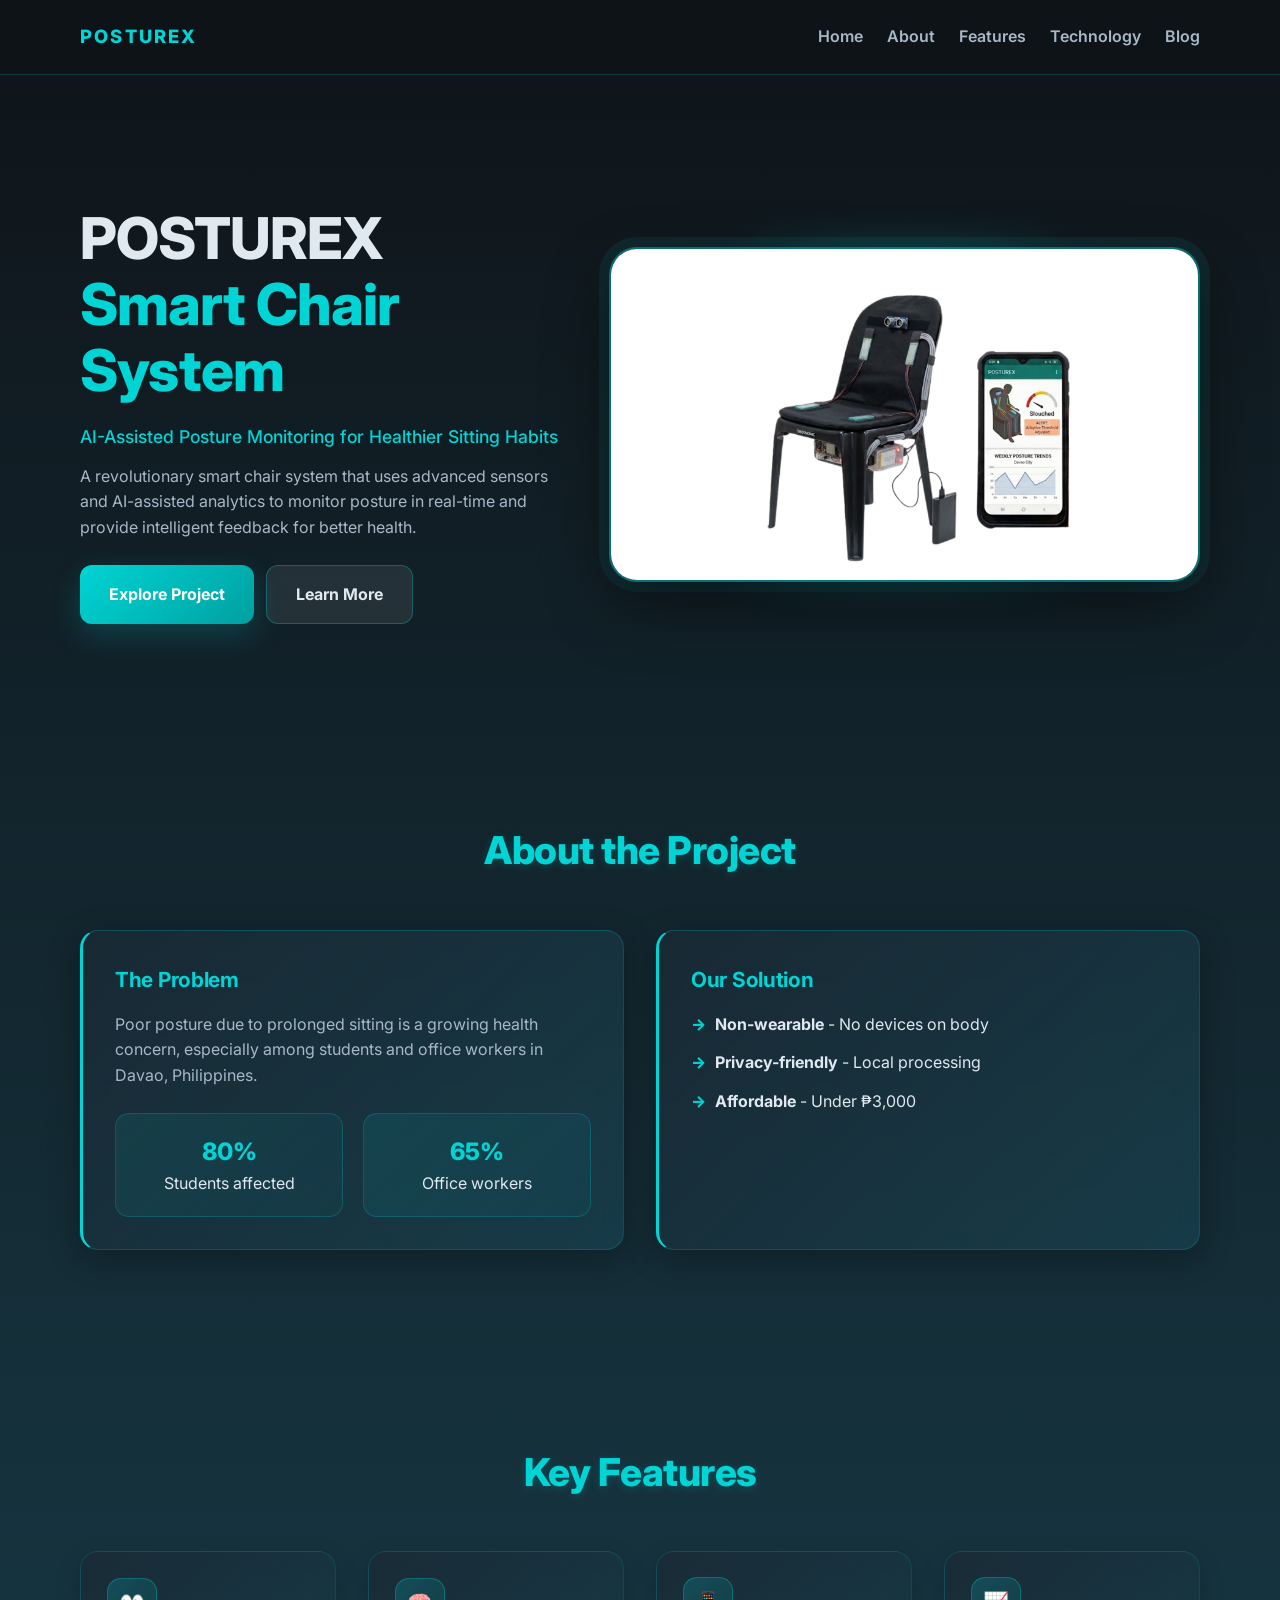
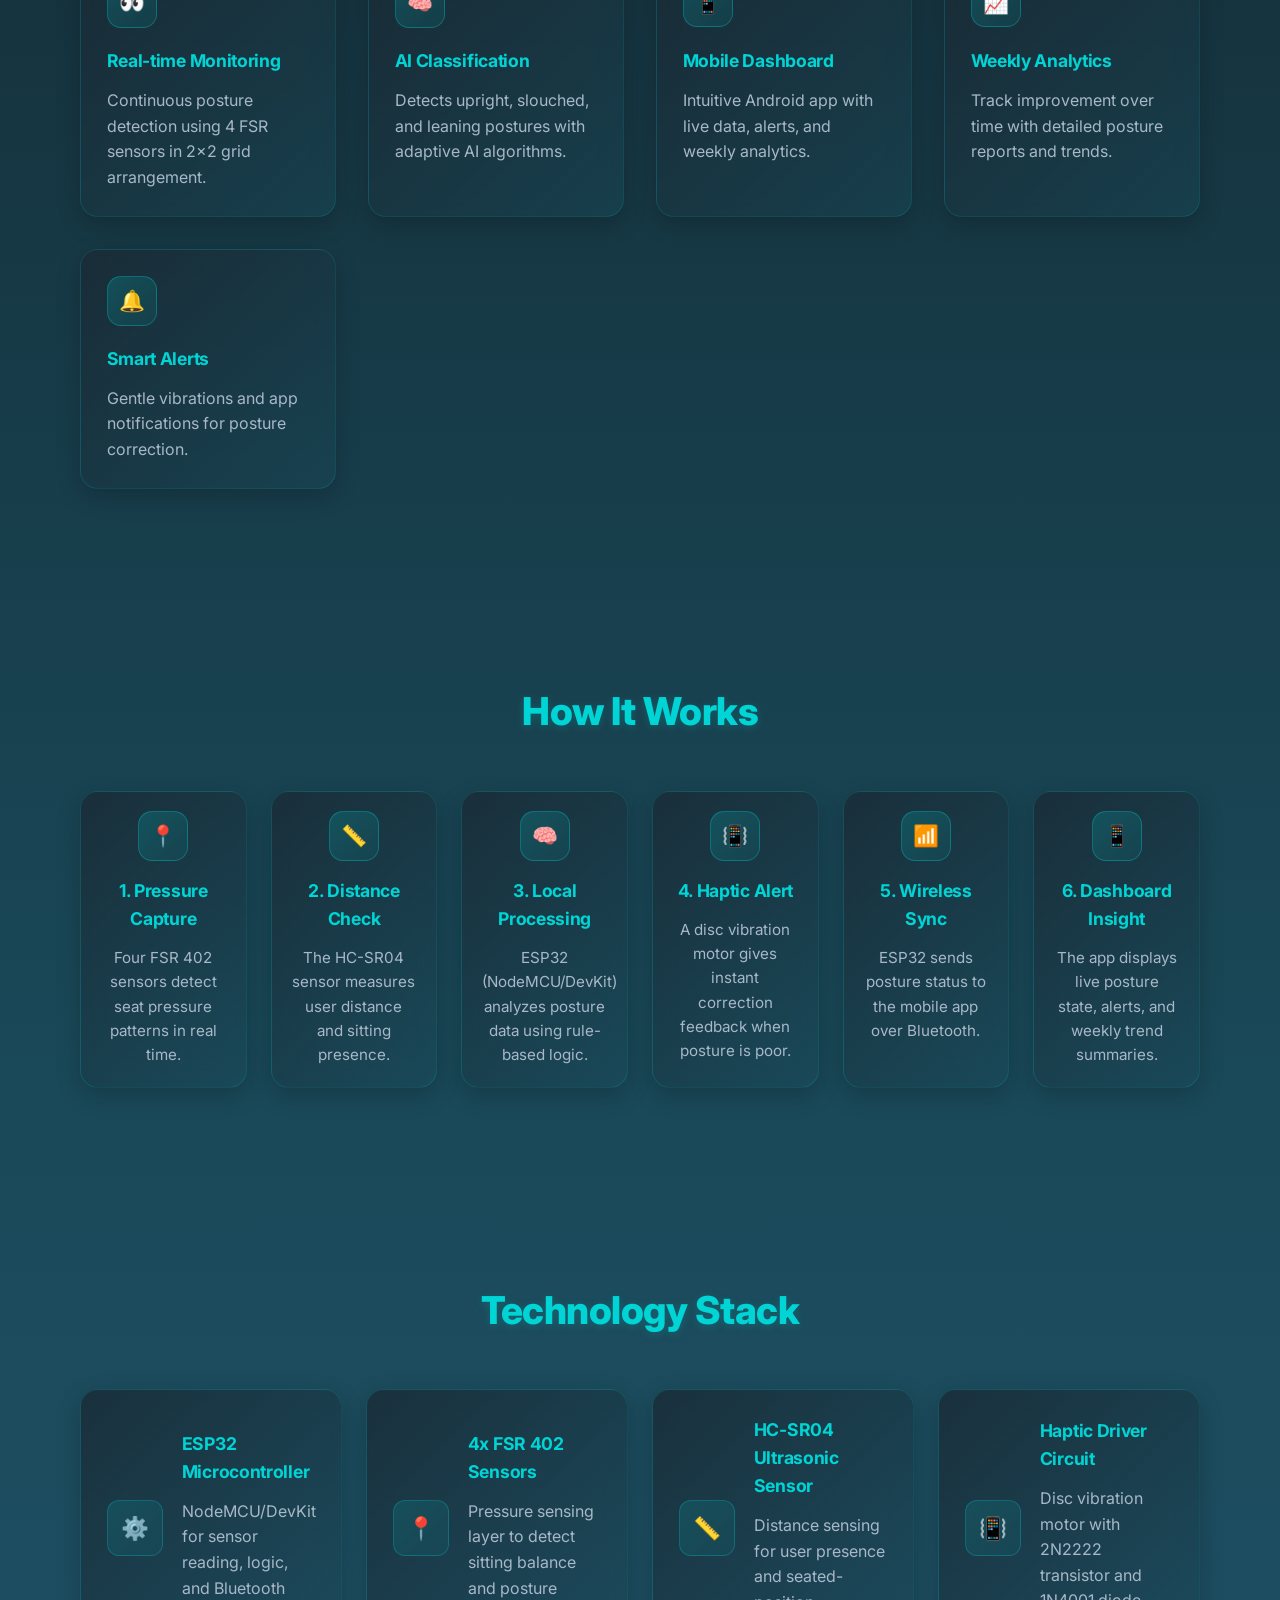
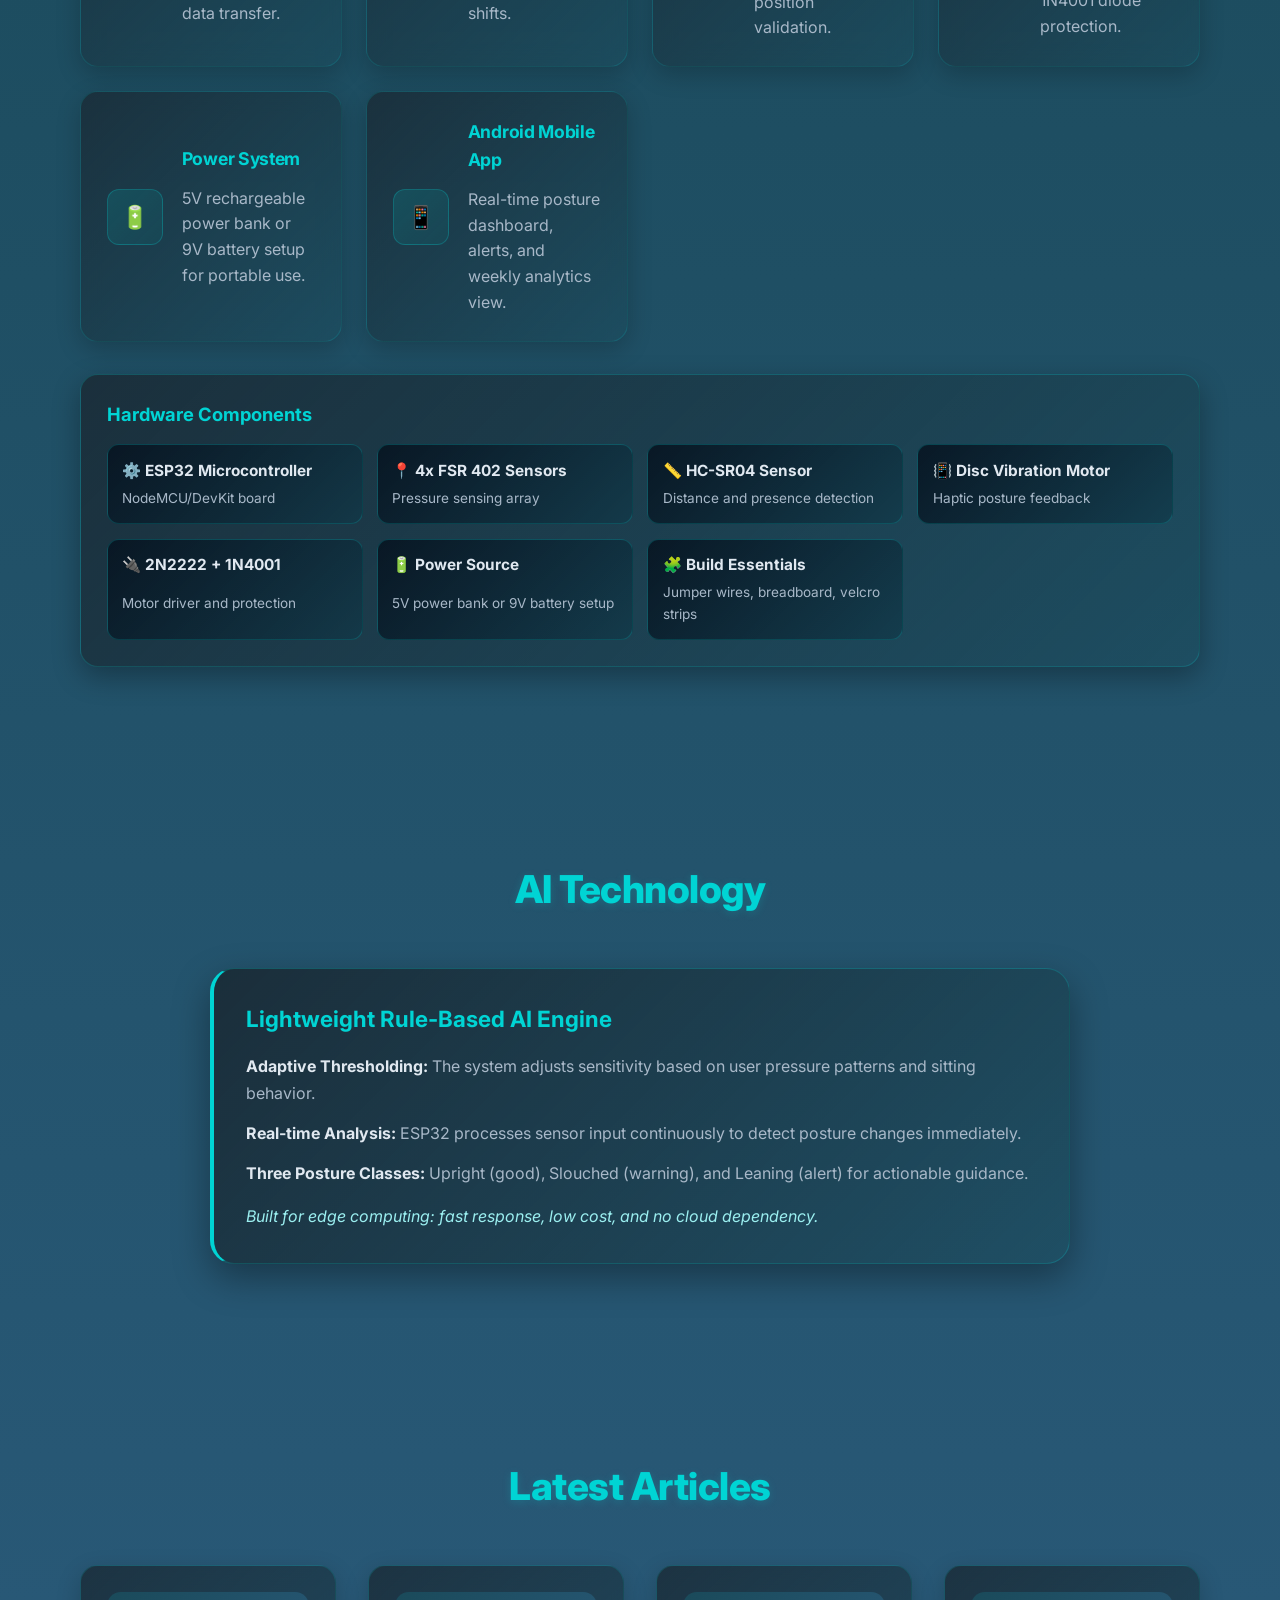
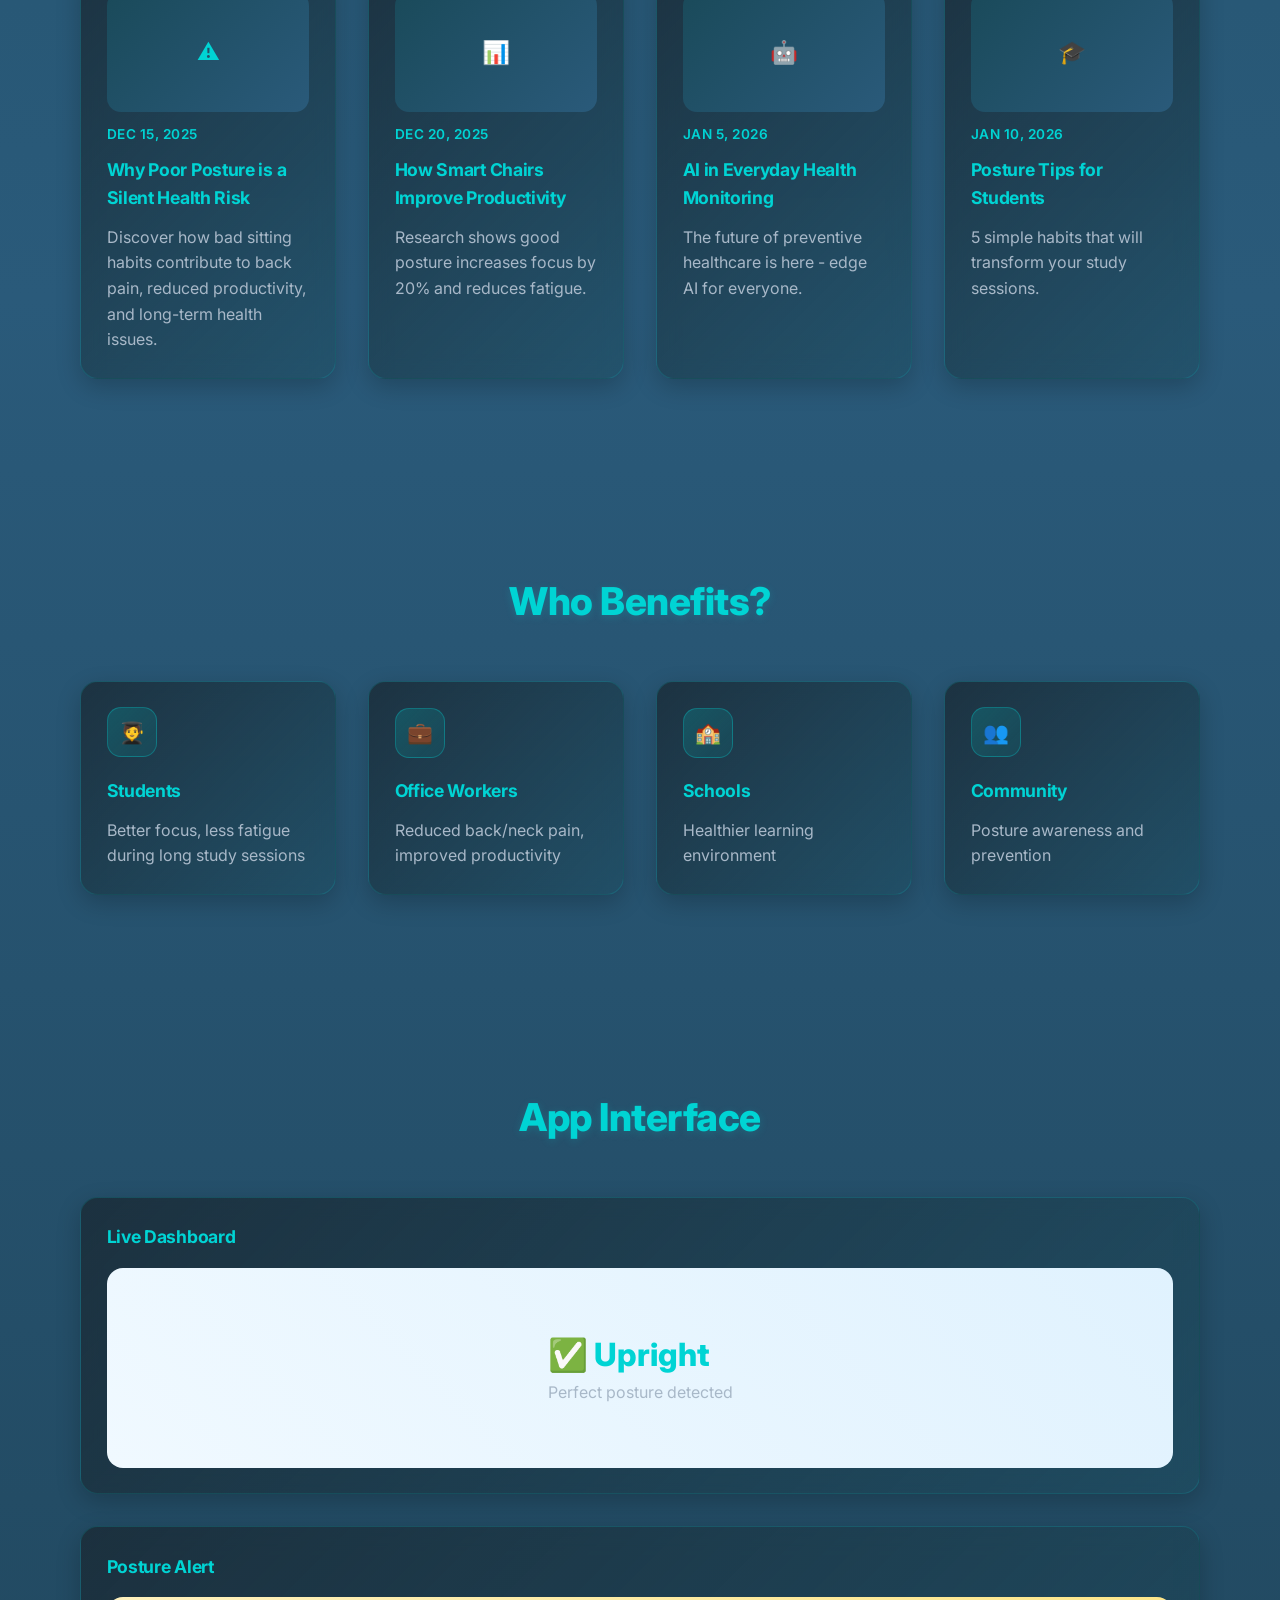
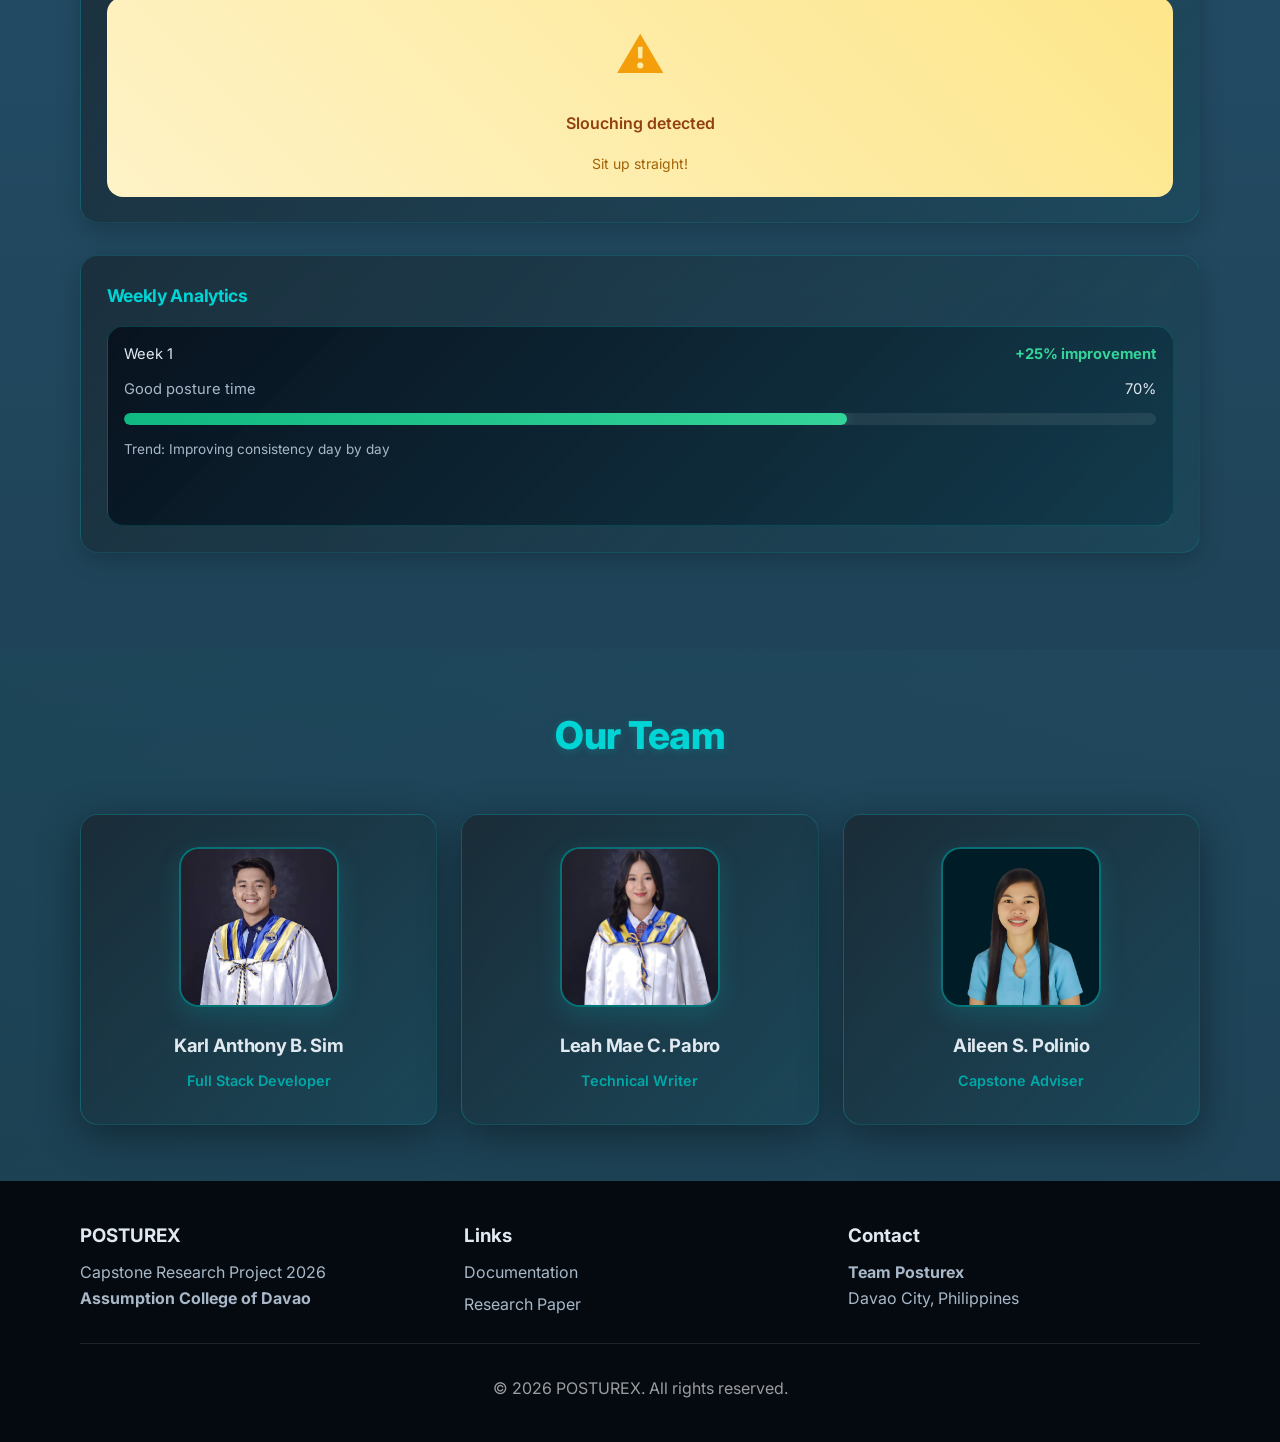
==== index.html @ d8bb960c "Initial commit: POSTUREX capstone website" ====
<!DOCTYPE html>
<html lang="en">
<head>
    <meta charset="UTF-8">
    <meta name="viewport" content="width=device-width, initial-scale=1.0">
    <title>POSTUREX - AI-Assisted Smart Chair System</title>
    <link href="https://fonts.googleapis.com/css2?family=Inter:wght@300;400;500;600;700;800&display=swap" rel="stylesheet">
    <link rel="stylesheet" href="https://cdnjs.cloudflare.com/ajax/libs/font-awesome/6.4.0/css/all.min.css">
    <link rel="stylesheet" href="style.css">
</head>
<body>
    <!-- Header -->
    <header>
        <nav>
            <div class="logo">POSTUREX</div>
            <ul class="nav-links">
                <li><a href="#home">Home</a></li>
                <li><a href="#about">About</a></li>
                <li><a href="#features">Features</a></li>
                <li><a href="#tech">Technology</a></li>
                <li><a href="#blog">Blog</a></li>
            </ul>
            <div class="hamburger">
                <span></span>
                <span></span>
                <span></span>
            </div>
        </nav>
    </header>

    <!-- Hero Section -->
    <section id="home" class="hero">
        <div class="hero-content">
            <div class="hero-text">
                <h1>POSTUREX<br><span>Smart Chair System</span></h1>
                <p style="font-size: 1.1rem; font-weight: 500; color: var(--accent); margin-bottom: 0.8rem;">AI-Assisted Posture Monitoring for Healthier Sitting Habits</p>
                <p>A revolutionary smart chair system that uses advanced sensors and AI-assisted analytics to monitor posture in real-time and provide intelligent feedback for better health.</p>
                <div class="cta-buttons">
                    <a href="#features" class="btn btn-primary">Explore Project</a>
                    <a href="#features" class="btn btn-secondary">Learn More</a>
                </div>
            </div>
            <div class="hero-illustration">
                <img class="hero-photo" src="posturex-prototype.png" alt="POSTUREX smart chair prototype with mobile app preview">
            </div>
        </div>
    </section>

    <!-- About Section -->
    <section id="about" class="about">
        <div class="container">
            <h2 class="section-title">About the Project</h2>
            <div class="about-content">
                <div>
                    <h3>The Problem</h3>
                    <p>Poor posture due to prolonged sitting is a growing health concern, especially among students and office workers in Davao, Philippines.</p>
                    <div class="stats">
                        <div class="stat">
                            <div class="stat-number">80%</div>
                            <div>Students affected</div>
                        </div>
                        <div class="stat">
                            <div class="stat-number">65%</div>
                            <div>Office workers</div>
                        </div>
                    </div>
                </div>
                <div>
                    <h3>Our Solution</h3>
                    <ul>
                        <li><strong>Non-wearable</strong> - No devices on body</li>
                        <li><strong>Privacy-friendly</strong> - Local processing</li>
                        <li><strong>Affordable</strong> - Under ₱3,000</li>
                    </ul>
                </div>
            </div>
        </div>
    </section>

    <!-- Features Section -->
    <section id="features" class="features">
        <div class="container">
            <h2 class="section-title">Key Features</h2>
            <div class="features-grid">
                <div class="feature-card">
                    <div class="feature-icon">
                        <span aria-hidden="true">👀</span>
                    </div>
                    <h3>Real-time Monitoring</h3>
                    <p>Continuous posture detection using 4 FSR sensors in 2x2 grid arrangement.</p>
                </div>
                <div class="feature-card">
                    <div class="feature-icon">
                        <span aria-hidden="true">🧠</span>
                    </div>
                    <h3>AI Classification</h3>
                    <p>Detects upright, slouched, and leaning postures with adaptive AI algorithms.</p>
                </div>
                <div class="feature-card">
                    <div class="feature-icon">
                        <span aria-hidden="true">📱</span>
                    </div>
                    <h3>Mobile Dashboard</h3>
                    <p>Intuitive Android app with live data, alerts, and weekly analytics.</p>
                </div>
                <div class="feature-card">
                    <div class="feature-icon">
                        <span aria-hidden="true">📈</span>
                    </div>
                    <h3>Weekly Analytics</h3>
                    <p>Track improvement over time with detailed posture reports and trends.</p>
                </div>
                <div class="feature-card">
                    <div class="feature-icon">
                        <span aria-hidden="true">🔔</span>
                    </div>
                    <h3>Smart Alerts</h3>
                    <p>Gentle vibrations and app notifications for posture correction.</p>
                </div>
            </div>
        </div>
    </section>

    <!-- How It Works -->
    <section class="process">
        <div class="container">
            <h2 class="section-title">How It Works</h2>
            <div class="process-steps">
                <div class="process-step">
                    <div class="feature-icon">
                        <span aria-hidden="true">📍</span>
                    </div>
                    <h4>1. Pressure Capture</h4>
                    <p>Four FSR 402 sensors detect seat pressure patterns in real time.</p>
                </div>
                <div class="process-step">
                    <div class="feature-icon">
                        <span aria-hidden="true">📏</span>
                    </div>
                    <h4>2. Distance Check</h4>
                    <p>The HC-SR04 sensor measures user distance and sitting presence.</p>
                </div>
                <div class="process-step">
                    <div class="feature-icon">
                        <span aria-hidden="true">🧠</span>
                    </div>
                    <h4>3. Local Processing</h4>
                    <p>ESP32 (NodeMCU/DevKit) analyzes posture data using rule-based logic.</p>
                </div>
                <div class="process-step">
                    <div class="feature-icon">
                        <span aria-hidden="true">📳</span>
                    </div>
                    <h4>4. Haptic Alert</h4>
                    <p>A disc vibration motor gives instant correction feedback when posture is poor.</p>
                </div>
                <div class="process-step">
                    <div class="feature-icon">
                        <span aria-hidden="true">📶</span>
                    </div>
                    <h4>5. Wireless Sync</h4>
                    <p>ESP32 sends posture status to the mobile app over Bluetooth.</p>
                </div>
                <div class="process-step">
                    <div class="feature-icon">
                        <span aria-hidden="true">📱</span>
                    </div>
                    <h4>6. Dashboard Insight</h4>
                    <p>The app displays live posture state, alerts, and weekly trend summaries.</p>
                </div>
            </div>
        </div>
    </section>

    <!-- Technology Stack -->
    <section id="tech" class="tech-stack">
        <div class="container">
            <h2 class="section-title">Technology Stack</h2>
            <div class="tech-grid">
                <div class="tech-item">
                    <div class="tech-icon">
                        <span aria-hidden="true">⚙️</span>
                    </div>
                    <div>
                        <h4>ESP32 Microcontroller</h4>
                        <p>NodeMCU/DevKit for sensor reading, logic, and Bluetooth data transfer.</p>
                    </div>
                </div>
                <div class="tech-item">
                    <div class="tech-icon">
                        <span aria-hidden="true">📍</span>
                    </div>
                    <div>
                        <h4>4x FSR 402 Sensors</h4>
                        <p>Pressure sensing layer to detect sitting balance and posture shifts.</p>
                    </div>
                </div>
                <div class="tech-item">
                    <div class="tech-icon">
                        <span aria-hidden="true">📏</span>
                    </div>
                    <div>
                        <h4>HC-SR04 Ultrasonic Sensor</h4>
                        <p>Distance sensing for user presence and seated-position validation.</p>
                    </div>
                </div>
                <div class="tech-item">
                    <div class="tech-icon">
                        <span aria-hidden="true">📳</span>
                    </div>
                    <div>
                        <h4>Haptic Driver Circuit</h4>
                        <p>Disc vibration motor with 2N2222 transistor and 1N4001 diode protection.</p>
                    </div>
                </div>
                <div class="tech-item">
                    <div class="tech-icon">
                        <span aria-hidden="true">🔋</span>
                    </div>
                    <div>
                        <h4>Power System</h4>
                        <p>5V rechargeable power bank or 9V battery setup for portable use.</p>
                    </div>
                </div>
                <div class="tech-item">
                    <div class="tech-icon">
                        <span aria-hidden="true">📱</span>
                    </div>
                    <div>
                        <h4>Android Mobile App</h4>
                        <p>Real-time posture dashboard, alerts, and weekly analytics view.</p>
                    </div>
                </div>
            </div>
            <div class="component-panel">
                <h3>Hardware Components</h3>
                <ul class="component-list">
                    <li><strong>⚙️ ESP32 Microcontroller</strong><span>NodeMCU/DevKit board</span></li>
                    <li><strong>📍 4x FSR 402 Sensors</strong><span>Pressure sensing array</span></li>
                    <li><strong>📏 HC-SR04 Sensor</strong><span>Distance and presence detection</span></li>
                    <li><strong>📳 Disc Vibration Motor</strong><span>Haptic posture feedback</span></li>
                    <li><strong>🔌 2N2222 + 1N4001</strong><span>Motor driver and protection</span></li>
                    <li><strong>🔋 Power Source</strong><span>5V power bank or 9V battery setup</span></li>
                    <li><strong>🧩 Build Essentials</strong><span>Jumper wires, breadboard, velcro strips</span></li>
                </ul>
            </div>
        </div>
    </section>

    <!-- AI Concept -->
    <section class="ai-concept">
        <div class="container">
            <h2 class="section-title">AI Technology</h2>
            <div class="ai-panel-wrap">
                <div class="ai-panel">
                    <h3>Lightweight Rule-Based AI Engine</h3>
                    <p><strong>Adaptive Thresholding:</strong> The system adjusts sensitivity based on user pressure patterns and sitting behavior.</p>
                    <p><strong>Real-time Analysis:</strong> ESP32 processes sensor input continuously to detect posture changes immediately.</p>
                    <p><strong>Three Posture Classes:</strong> Upright (good), Slouched (warning), and Leaning (alert) for actionable guidance.</p>
                    <p class="ai-note"><em>Built for edge computing: fast response, low cost, and no cloud dependency.</em></p>
                </div>
            </div>
        </div>
    </section>

    <!-- Blog Section -->
    <section id="blog" class="blog">
        <div class="container">
            <h2 class="section-title">Latest Articles</h2>
            <div class="blog-grid">
                <article class="blog-card">
                    <div class="blog-image">
                        <span aria-hidden="true">⚠️</span>
                    </div>
                    <div class="blog-content">
                        <div class="blog-date">Dec 15, 2025</div>
                        <h3>Why Poor Posture is a Silent Health Risk</h3>
                        <p>Discover how bad sitting habits contribute to back pain, reduced productivity, and long-term health issues.</p>
                    </div>
                </article>
                <article class="blog-card">
                    <div class="blog-image">
                        <span aria-hidden="true">📊</span>
                    </div>
                    <div class="blog-content">
                        <div class="blog-date">Dec 20, 2025</div>
                        <h3>How Smart Chairs Improve Productivity</h3>
                        <p>Research shows good posture increases focus by 20% and reduces fatigue.</p>
                    </div>
                </article>
                <article class="blog-card">
                    <div class="blog-image">
                        <span aria-hidden="true">🤖</span>
                    </div>
                    <div class="blog-content">
                        <div class="blog-date">Jan 5, 2026</div>
                        <h3>AI in Everyday Health Monitoring</h3>
                        <p>The future of preventive healthcare is here - edge AI for everyone.</p>
                    </div>
                </article>
                <article class="blog-card">
                    <div class="blog-image">
                        <span aria-hidden="true">🎓</span>
                    </div>
                    <div class="blog-content">
                        <div class="blog-date">Jan 10, 2026</div>
                        <h3>Posture Tips for Students</h3>
                        <p>5 simple habits that will transform your study sessions.</p>
                    </div>
                </article>
            </div>
        </div>
    </section>

    <!-- Benefits Section -->
    <section class="benefits">
        <div class="container">
            <h2 class="section-title">Who Benefits?</h2>
            <div class="benefits-grid">
                <div class="feature-card">
                    <div class="feature-icon">
                        <span aria-hidden="true">🧑‍🎓</span>
                    </div>
                    <h3>Students</h3>
                    <p>Better focus, less fatigue during long study sessions</p>
                </div>
                <div class="feature-card">
                    <div class="feature-icon">
                        <span aria-hidden="true">💼</span>
                    </div>
                    <h3>Office Workers</h3>
                    <p>Reduced back/neck pain, improved productivity</p>
                </div>
                <div class="feature-card">
                    <div class="feature-icon">
                        <span aria-hidden="true">🏫</span>
                    </div>
                    <h3>Schools</h3>
                    <p>Healthier learning environment</p>
                </div>
                <div class="feature-card">
                    <div class="feature-icon">
                        <span aria-hidden="true">👥</span>
                    </div>
                    <h3>Community</h3>
                    <p>Posture awareness and prevention</p>
                </div>
            </div>
        </div>
    </section>

    <!-- UI Preview -->
    <section class="ui-preview">
        <div class="container">
            <h2 class="section-title">App Interface</h2>
            <div class="ui-screens">
                <div class="ui-screen">
                    <h4>Live Dashboard</h4>
                    <div style="height: 200px; background: linear-gradient(45deg, #f0f9ff, #e0f2fe); border-radius: 16px; display: flex; align-items: center; justify-content: center; margin-top: 1rem;">
                        <div>
                            <div style="font-size: 2rem; font-weight: 800; color: var(--accent);">✅ Upright</div>
                            <div style="color: var(--text-secondary);">Perfect posture detected</div>
                        </div>
                    </div>
                </div>
                <div class="ui-screen">
                    <h4>Posture Alert</h4>
                    <div style="height: 200px; background: linear-gradient(45deg, #fef3c7, #fde68a); border-radius: 16px; display: flex; flex-direction: column; align-items: center; justify-content: center; gap: 1rem; margin-top: 1rem;">
                        <div style="font-size: 3rem; color: #f59e0b;">⚠️</div>
                        <div style="font-weight: 600; color: #92400e;">Slouching detected</div>
                        <div style="font-size: 0.875rem; color: #a16207;">Sit up straight!</div>
                    </div>
                </div>
                <div class="ui-screen">
                    <h4>Weekly Analytics</h4>
                    <div class="weekly-card">
                        <div class="weekly-head">
                            <span>Week 1</span>
                            <span class="weekly-improve">+25% improvement</span>
                        </div>
                        <div class="weekly-metric">
                            <span>Good posture time</span>
                            <span>70%</span>
                        </div>
                        <div class="weekly-bar">
                            <div class="weekly-bar-fill"></div>
                        </div>
                        <div class="weekly-foot">Trend: Improving consistency day by day</div>
                    </div>
                </div>
            </div>
        </div>
    </section>

    <!-- Team Section -->
    <section class="team">
        <div class="container">
            <h2 class="section-title">Our Team</h2>
            <div class="team-grid">
                <div class="team-card">
                    <div class="team-image">
                        <img src="Karl Anthony B. Sim.jpg" alt="Karl Anthony B. Sim">
                    </div>
                    <h3>Karl Anthony B. Sim</h3>
                    <p class="team-role">Full Stack Developer</p>
                </div>
                <div class="team-card">
                    <div class="team-image">
                        <img src="Leah Mae C. Pabro.jpg" alt="Leah Mae C. Pabro">
                    </div>
                    <h3>Leah Mae C. Pabro</h3>
                    <p class="team-role">Technical Writer</p>
                </div>
                <div class="team-card">
                    <div class="team-image">
                        <img src="aileen.png" alt="Aileen Polinio">
                    </div>
                    <h3>Aileen S. Polinio</h3>
                    <p class="team-role">Capstone Adviser</p>
                </div>
            </div>
        </div>
    </section>

    <!-- Footer -->
    <footer>
        <div class="container">
            <div class="footer-content">
                <div class="footer-section">
                    <h3>POSTUREX</h3>
                    <p>Capstone Research Project 2026</p>
                    <p><strong>Assumption College of Davao</strong></p>
                </div>
                <div class="footer-section">
                    <h3>Links</h3>
                    <ul class="footer-links">
                        <li><a href="#">Documentation</a></li>
                        <li><a href="#">Research Paper</a></li>
                    </ul>
                </div>
                <div class="footer-section">
                    <h3>Contact</h3>
                    <p><strong>Team Posturex</strong></p>
                    <p>Davao City, Philippines</p>
                </div>
            </div>
            <div style="text-align: center; padding-top: 2rem; color: rgba(255,255,255,0.6); border-top: 1px solid rgba(255,255,255,0.1);">
                © 2026 POSTUREX. All rights reserved.
            </div>
        </div>
    </footer>

    <script>
        // Smooth scrolling
        document.querySelectorAll('a[href^="#"]').forEach(anchor => {
            anchor.addEventListener('click', function (e) {
                const targetSelector = this.getAttribute('href');
                if (!targetSelector || targetSelector === '#') {
                    return;
                }

                const target = document.querySelector(targetSelector);
                if (!target) {
                    return;
                }

                e.preventDefault();
                target.scrollIntoView({ behavior: 'smooth' });
            });
        });

        // Navbar scroll effect
        window.addEventListener('scroll', () => {
            const header = document.querySelector('header');
            if (window.scrollY > 100) {
                header.style.background = 'rgba(8, 14, 22, 0.98)';
                header.style.boxShadow = '0 10px 30px rgba(0, 0, 0, 0.45)';
            } else {
                header.style.background = 'rgba(15, 20, 25, 0.95)';
                header.style.boxShadow = 'none';
            }
        });

        // Fade in on scroll
        const observerOptions = {
            threshold: 0.1,
            rootMargin: '0px 0px -50px 0px'
        };

        const observer = new IntersectionObserver((entries) => {
            entries.forEach(entry => {
                if (entry.isIntersecting) {
                    entry.target.classList.add('visible');
                }
            });
        }, observerOptions);

        document.querySelectorAll('.fade-in, section').forEach(el => {
            el.classList.add('fade-in');
            observer.observe(el);
        });

        // Mobile menu toggle
        const hamburger = document.querySelector('.hamburger');
        const navLinks = document.querySelector('.nav-links');
        
        hamburger.addEventListener('click', () => {
            hamburger.classList.toggle('active');
            navLinks.classList.toggle('active');
        });
    </script>
</body>
</html>
---- style.css ----
* {
    margin: 0;
    padding: 0;
    box-sizing: border-box;
}

:root {
    --bg: #0f1419;
    --card: #1a2a35;
    --text: #e0e8f0;
    --text-secondary: #a8b8c8;
    --accent: #00d4d4;
    --accent-dark: #00a8a8;
    --accent-soft: #004d4d;
    --border: #2a3a45;
    --shadow: 0 20px 40px rgba(0, 0, 0, 0.3);
    --radius: 18px;
}

html {
    scroll-behavior: smooth;
}

body {
    font-family: 'Inter', sans-serif;
    line-height: 1.6;
    color: var(--text);
    background:
        linear-gradient(180deg, #0f1419 0%, #1a4a5a 35%, #2a5a7a 65%, #1a3a4a 100%);
    min-height: 100vh;
}

a {
    color: inherit;
    text-decoration: none;
}

.container {
    width: min(1120px, 92%);
    margin: 0 auto;
}

header {
    position: sticky;
    top: 0;
    z-index: 1000;
    background: rgba(15, 20, 25, 0.95);
    border-bottom: 1px solid rgba(0, 212, 212, 0.2);
    backdrop-filter: blur(8px);
}

nav {
    width: min(1120px, 92%);
    margin: 0 auto;
    display: flex;
    align-items: center;
    justify-content: space-between;
    min-height: 74px;
}

.logo {
    font-size: 1.15rem;
    letter-spacing: 0.12em;
    font-weight: 800;
    color: var(--accent);
}

.nav-links {
    display: flex;
    align-items: center;
    gap: 1.5rem;
    list-style: none;
}

.nav-links a {
    font-weight: 600;
    color: var(--text-secondary);
    transition: color 0.2s ease;
}

.nav-links a:hover {
    color: var(--accent);
}

.hamburger {
    display: none;
    flex-direction: column;
    gap: 5px;
    cursor: pointer;
}

.hamburger span {
    width: 26px;
    height: 3px;
    background: var(--text);
    border-radius: 5px;
    transition: transform 0.25s ease, opacity 0.25s ease;
}

.hamburger.active span:nth-child(1) {
    transform: translateY(8px) rotate(45deg);
}

.hamburger.active span:nth-child(2) {
    opacity: 0;
}

.hamburger.active span:nth-child(3) {
    transform: translateY(-8px) rotate(-45deg);
}

section {
    padding: 6rem 0;
}

.hero {
    padding-top: 130px;
    padding-bottom: 100px;
}

.hero-content {
    width: min(1120px, 92%);
    margin: 0 auto;
    display: grid;
    grid-template-columns: 1fr 1.2fr;
    gap: 2.25rem;
    align-items: center;
}

.hero-text h1 {
    font-size: clamp(2.2rem, 4.5vw, 3.8rem);
    line-height: 1.15;
    margin-bottom: 1.2rem;
    font-weight: 800;
    letter-spacing: -1px;
}

.hero-text h1 span {
    color: var(--accent);
}

.hero-text p {
    color: var(--text-secondary);
    max-width: 58ch;
}

.hero-text p + p {
    margin-top: 0.7rem;
}

.cta-buttons {
    margin-top: 1.5rem;
    display: flex;
    gap: 0.8rem;
    flex-wrap: wrap;
}

.btn {
    display: inline-flex;
    align-items: center;
    justify-content: center;
    padding: 1rem 1.8rem;
    border-radius: 12px;
    font-weight: 700;
    font-size: 1rem;
    transition: all 0.3s cubic-bezier(0.4, 0, 0.2, 1);
    cursor: pointer;
    border: none;
}

.btn:hover {
    transform: translateY(-2px);
    box-shadow: 0 20px 40px rgba(0, 212, 212, 0.3);
}

.btn-primary {
    background: linear-gradient(135deg, var(--accent), #00a0a0);
    color: #fff;
    box-shadow: 0 10px 30px rgba(0, 212, 212, 0.2);
}

.btn-primary:hover {
    background: linear-gradient(135deg, #00e8e8, var(--accent));
}

.btn-secondary {
    background: rgba(255, 255, 255, 0.08);
    color: var(--text);
    border: 1.5px solid rgba(0, 212, 212, 0.3);
}

.btn-secondary:hover {
    background: rgba(0, 212, 212, 0.15);
    border-color: var(--accent);
}

.hero-illustration {
    position: relative;
    display: flex;
    align-items: center;
    justify-content: center;
}

.hero-illustration::before {
    content: "";
    position: absolute;
    width: min(680px, 100%);
    aspect-ratio: 16 / 10;
    border-radius: 28px;
    background: radial-gradient(circle at center, rgba(0, 212, 212, 0.35) 0%, rgba(0, 212, 212, 0) 72%);
    filter: blur(12px);
    z-index: 0;
}

.hero-photo {
    position: relative;
    z-index: 1;
    width: min(680px, 100%);
    border-radius: 28px;
    border: 2px solid rgba(0, 212, 212, 0.45);
    box-shadow: 0 26px 64px rgba(0, 0, 0, 0.45), 0 0 0 10px rgba(0, 212, 212, 0.08);
    object-fit: cover;
}

.section-title {
    font-size: clamp(1.8rem, 3vw, 2.5rem);
    margin-bottom: 3rem;
    text-align: center;
    font-weight: 800;
    letter-spacing: -0.5px;
    color: var(--accent);
    text-shadow: 0 2px 8px rgba(0, 212, 212, 0.2);
}

.about-content,
.features-grid,
.process-steps,
.tech-grid,
.blog-grid,
.benefits-grid,
.ui-screens,
.footer-content {
    display: grid;
}

.about-content,
.features-grid,
.blog-grid,
.benefits-grid,
.ui-screens {
    gap: 2rem;
}

.process-steps,
.tech-grid {
    gap: 1.5rem;
}

.footer-content {
    gap: 2rem;
}

.about-content {
    grid-template-columns: repeat(2, minmax(0, 1fr));
}

.about-content > div {
    background: linear-gradient(135deg, rgba(26, 42, 53, 0.8), rgba(26, 74, 90, 0.5));
    border: 1px solid rgba(0, 212, 212, 0.2);
    border-left: 3px solid var(--accent);
    border-radius: var(--radius);
    box-shadow: 0 8px 32px rgba(0, 0, 0, 0.3);
    padding: 2rem;
    backdrop-filter: blur(10px);
    transition: all 0.3s ease;
}

.about-content > div:hover {
    border-color: rgba(0, 212, 212, 0.5);
    box-shadow: 0 12px 48px rgba(0, 212, 212, 0.15);
    transform: translateY(-4px);
}

.about-content h3 {
    margin-bottom: 1rem;
    font-size: 1.3rem;
    font-weight: 700;
    color: var(--accent);
    letter-spacing: -0.3px;
}

.about-content ul {
    list-style: none;
    display: grid;
    gap: 0.8rem;
}

.about-content ul li {
    padding-left: 1.5rem;
    position: relative;
}

.about-content ul li::before {
    content: "→";
    position: absolute;
    left: 0;
    color: var(--accent);
    font-weight: 800;
}

.stats {
    display: flex;
    gap: 1.2rem;
    margin-top: 1.5rem;
}

.stat {
    flex: 1;
    background: linear-gradient(135deg, rgba(0, 212, 212, 0.1), rgba(0, 168, 168, 0.05));
    border: 1px solid rgba(0, 212, 212, 0.2);
    border-radius: 14px;
    padding: 1.2rem;
    text-align: center;
    transition: all 0.3s ease;
}

.stat:hover {
    border-color: rgba(0, 212, 212, 0.5);
    box-shadow: 0 8px 20px rgba(0, 212, 212, 0.15);
}

.stat-number {
    color: var(--accent);
    font-weight: 800;
    font-size: 1.5rem;
}

.features-grid,
.blog-grid,
.benefits-grid {
    grid-template-columns: repeat(auto-fit, minmax(240px, 1fr));
    gap: 2rem;
}

.feature-card,
.blog-card,
.ui-screen,
.process-step,
.tech-item {
    background: linear-gradient(135deg, rgba(26, 42, 53, 0.8), rgba(26, 74, 90, 0.4));
    border: 1px solid rgba(0, 212, 212, 0.15);
    border-radius: var(--radius);
    box-shadow: 0 8px 24px rgba(0, 0, 0, 0.2);
    padding: 1.6rem;
    backdrop-filter: blur(10px);
    transition: all 0.3s cubic-bezier(0.4, 0, 0.2, 1);
}

.feature-card:hover,
.blog-card:hover,
.ui-screen:hover,
.process-step:hover,
.tech-item:hover {
    border-color: rgba(0, 212, 212, 0.4);
    box-shadow: 0 12px 40px rgba(0, 212, 212, 0.15);
    transform: translateY(-6px);
}

.feature-icon {
    width: 50px;
    height: 50px;
    border-radius: 14px;
    background: linear-gradient(135deg, rgba(0, 212, 212, 0.2), rgba(0, 168, 168, 0.1));
    border: 1px solid rgba(0, 212, 212, 0.3);
    color: var(--accent);
    display: inline-flex;
    align-items: center;
    justify-content: center;
    margin-bottom: 1.2rem;
    font-size: 1.3rem;
    transition: all 0.3s ease;
}

.feature-card:hover .feature-icon {
    background: linear-gradient(135deg, rgba(0, 212, 212, 0.3), rgba(0, 168, 168, 0.2));
    box-shadow: 0 8px 16px rgba(0, 212, 212, 0.2);
}

.feature-card h3,
.blog-content h3,
.process-step h4,
.ui-screen h4,
.tech-item h4 {
    margin-bottom: 0.8rem;
    font-size: 1.1rem;
    font-weight: 700;
    color: var(--accent);
    letter-spacing: -0.3px;
}

.feature-card p,
.blog-content p,
.process-step p,
.tech-item p,
.ui-screen p,
.about-content p,
.footer-section p {
    color: var(--text-secondary);
}

.process-steps {
    grid-template-columns: repeat(auto-fit, minmax(140px, 1fr));
    gap: 1.5rem;
}

.process-step {
    text-align: center;
    padding: 1.2rem;
}

.process-step p {
    font-size: 0.95rem;
}

.process-step .feature-icon {
    margin-left: auto;
    margin-right: auto;
    margin-bottom: 1rem;
}

.tech-grid {
    grid-template-columns: repeat(auto-fit, minmax(220px, 1fr));
    gap: 1.5rem;
}

.tech-item {
    display: flex;
    align-items: center;
    gap: 1.2rem;
}

.tech-icon {
    width: 56px;
    height: 56px;
    border-radius: 12px;
    background: linear-gradient(135deg, rgba(0, 212, 212, 0.15), rgba(0, 168, 168, 0.08));
    border: 1px solid rgba(0, 212, 212, 0.25);
    color: var(--accent);
    display: inline-flex;
    align-items: center;
    justify-content: center;
    flex-shrink: 0;
    font-size: 1.4rem;
    transition: all 0.3s ease;
}

.tech-item:hover .tech-icon {
    background: linear-gradient(135deg, rgba(0, 212, 212, 0.25), rgba(0, 168, 168, 0.15));
    box-shadow: 0 6px 16px rgba(0, 212, 212, 0.2);
}

.component-panel {
    margin-top: 2rem;
    background: linear-gradient(135deg, rgba(26, 42, 53, 0.85), rgba(26, 74, 90, 0.5));
    border: 1px solid rgba(0, 212, 212, 0.2);
    border-radius: var(--radius);
    box-shadow: 0 10px 28px rgba(0, 0, 0, 0.3);
    padding: 1.6rem;
}

.component-panel h3 {
    color: var(--accent);
    font-size: 1.15rem;
    margin-bottom: 0.9rem;
}

.component-list {
    list-style: none;
    display: grid;
    grid-template-columns: repeat(auto-fit, minmax(220px, 1fr));
    gap: 0.9rem;
    color: var(--text-secondary);
}

.component-list li {
    background: linear-gradient(135deg, rgba(7, 20, 33, 0.9), rgba(16, 56, 72, 0.65));
    border: 1px solid rgba(0, 212, 212, 0.2);
    border-radius: 12px;
    padding: 0.85rem 0.9rem;
    display: grid;
    gap: 0.28rem;
    transition: border-color 0.25s ease, transform 0.25s ease;
}

.component-list li:hover {
    border-color: rgba(0, 212, 212, 0.5);
    transform: translateY(-2px);
}

.component-list strong {
    color: var(--text);
    font-size: 0.96rem;
}

.component-list span {
    color: var(--text-secondary);
    font-size: 0.85rem;
}

.ai-panel-wrap {
    max-width: 860px;
    margin: 0 auto;
}

.ai-panel {
    background: linear-gradient(135deg, rgba(26, 42, 53, 0.9), rgba(26, 74, 90, 0.55));
    border: 1px solid rgba(0, 212, 212, 0.22);
    border-left: 4px solid var(--accent);
    border-radius: 24px;
    box-shadow: 0 14px 36px rgba(0, 0, 0, 0.35);
    padding: 2rem;
    text-align: left;
}

.ai-panel h3 {
    color: var(--accent);
    margin-bottom: 1rem;
    font-size: 1.4rem;
}

.ai-panel p {
    color: var(--text-secondary);
    margin-bottom: 0.8rem;
    line-height: 1.7;
}

.ai-panel p strong {
    color: var(--text);
}

.ai-panel .ai-note {
    margin-top: 1rem;
    margin-bottom: 0;
    color: #9beff0;
}

.blog-image {
    height: 120px;
    border-radius: 14px;
    display: grid;
    place-items: center;
    background: linear-gradient(135deg, #1a4a5a, #2a5a7a);
    color: #00d4d4;
    font-size: 1.4rem;
    margin-bottom: 0.8rem;
}

.blog-date {
    color: var(--accent);
    font-size: 0.85rem;
    margin-bottom: 0.6rem;
    font-weight: 600;
    letter-spacing: 0.5px;
    text-transform: uppercase;
}

.weekly-card {
    margin-top: 1rem;
    min-height: 200px;
    border-radius: 16px;
    padding: 1rem;
    background: linear-gradient(135deg, rgba(8, 18, 30, 0.95), rgba(16, 56, 72, 0.75));
    border: 1px solid rgba(0, 212, 212, 0.2);
    display: grid;
    gap: 0.7rem;
    align-content: start;
}

.weekly-head,
.weekly-metric {
    display: flex;
    justify-content: space-between;
    align-items: center;
    color: var(--text);
    font-size: 0.92rem;
}

.weekly-improve {
    font-weight: 700;
    color: #34d399;
}

.weekly-metric span:first-child,
.weekly-foot {
    color: var(--text-secondary);
}

.weekly-bar {
    height: 12px;
    border-radius: 999px;
    background: rgba(255, 255, 255, 0.08);
    overflow: hidden;
}

.weekly-bar-fill {
    width: 70%;
    height: 100%;
    border-radius: inherit;
    background: linear-gradient(90deg, #10b981, #34d399);
    box-shadow: 0 0 14px rgba(52, 211, 153, 0.35);
}

.weekly-foot {
    font-size: 0.85rem;
    margin-top: 0.2rem;
}

footer {
    background: #050a10;
    color: #e0e8f0;
    padding: 2.5rem 0;
}

.footer-content {
    grid-template-columns: repeat(auto-fit, minmax(200px, 1fr));
    margin-bottom: 1.6rem;
}

.footer-section h3 {
    margin-bottom: 0.6rem;
}

.footer-links {
    list-style: none;
    display: grid;
    gap: 0.4rem;
}

.footer-links a {
    color: var(--text-secondary);
    transition: all 0.2s ease;
    position: relative;
}

.footer-links a:hover {
    color: var(--accent);
    padding-left: 4px;
}

.fade-in {
    opacity: 0;
    transform: translateY(20px);
    transition: opacity 0.6s cubic-bezier(0.4, 0, 0.2, 1), transform 0.6s cubic-bezier(0.4, 0, 0.2, 1);
}

.fade-in.visible {
    opacity: 1;
    transform: translateY(0);
}

/* Team Section */
.team {
    padding: 3.5rem 0;
    background: linear-gradient(135deg, rgba(26, 74, 90, 0.3), rgba(42, 90, 122, 0.2));
}

.team-grid {
    display: grid;
    grid-template-columns: repeat(auto-fit, minmax(240px, 1fr));
    gap: 1.5rem;
}

.team-card {
    background: linear-gradient(135deg, rgba(26, 42, 53, 0.9), rgba(26, 74, 90, 0.6));
    border: 1px solid rgba(0, 212, 212, 0.2);
    border-radius: var(--radius);
    box-shadow: 0 10px 40px rgba(0, 0, 0, 0.4);
    padding: 2rem;
    text-align: center;
    transition: all 0.4s cubic-bezier(0.4, 0, 0.2, 1);
    backdrop-filter: blur(10px);
}

.team-card:hover {
    transform: translateY(-10px);
    border-color: rgba(0, 212, 212, 0.5);
    box-shadow: 0 20px 60px rgba(0, 212, 212, 0.2);
}

.team-image {
    width: 160px;
    height: 160px;
    margin: 0 auto 1.5rem;
    border-radius: 20px;
    overflow: hidden;
    background: linear-gradient(135deg, var(--accent-soft), rgba(0, 168, 168, 0.1));
    border: 2px solid rgba(0, 212, 212, 0.3);
    box-shadow: 0 8px 24px rgba(0, 212, 212, 0.15);
    transition: all 0.3s ease;
}

.team-card:hover .team-image {
    border-color: var(--accent);
    box-shadow: 0 12px 32px rgba(0, 212, 212, 0.25);
    transform: scale(1.05);
}

.team-image img {
    width: 100%;
    height: 100%;
    object-fit: cover;
}

.team-card h3 {
    margin-bottom: 0.5rem;
    font-size: 1.15rem;
    font-weight: 700;
    letter-spacing: -0.3px;
}

.team-role {
    color: var(--accent-dark);
    font-weight: 600;
    font-size: 0.9rem;
}

@media (max-width: 900px) {
    .hero-content,
    .about-content {
        grid-template-columns: 1fr;
    }

    .hero {
        padding-top: 92px;
    }

    .hamburger {
        display: flex;
    }

    .nav-links {
        position: absolute;
        right: 4%;
        top: 74px;
        background: #1a2a35;
        border: 1px solid rgba(0, 212, 212, 0.2);
        box-shadow: var(--shadow);
        border-radius: 14px;
        min-width: 220px;
        padding: 0.9rem;
        flex-direction: column;
        align-items: flex-start;
        transform: translateY(-12px);
        opacity: 0;
        pointer-events: none;
        transition: opacity 0.25s ease, transform 0.25s ease;
    }

    .nav-links.active {
        opacity: 1;
        transform: translateY(0);
        pointer-events: auto;
    }

    .hero-photo {
        width: min(640px, 100%);
    }
}

@media (max-width: 640px) {
    section {
        padding: 72px 0;
    }

    .stats {
        flex-direction: column;
    }
}
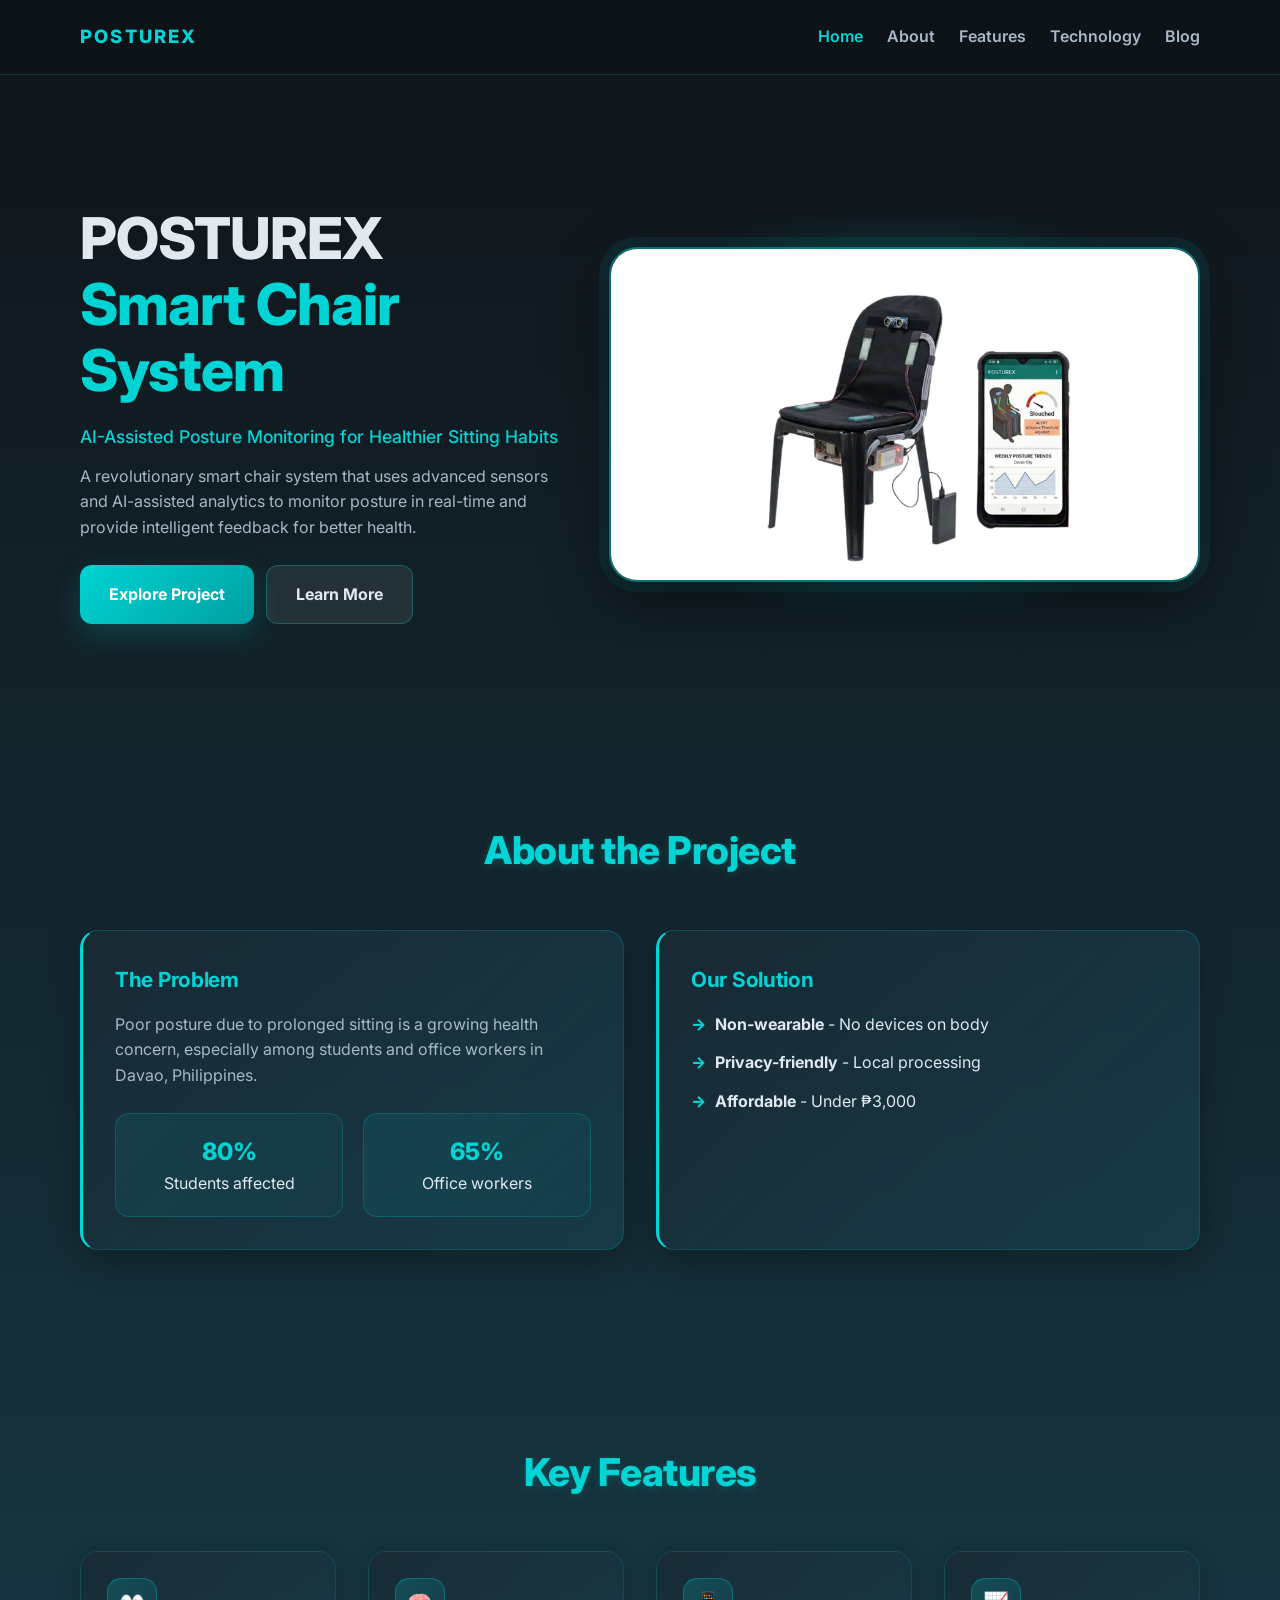
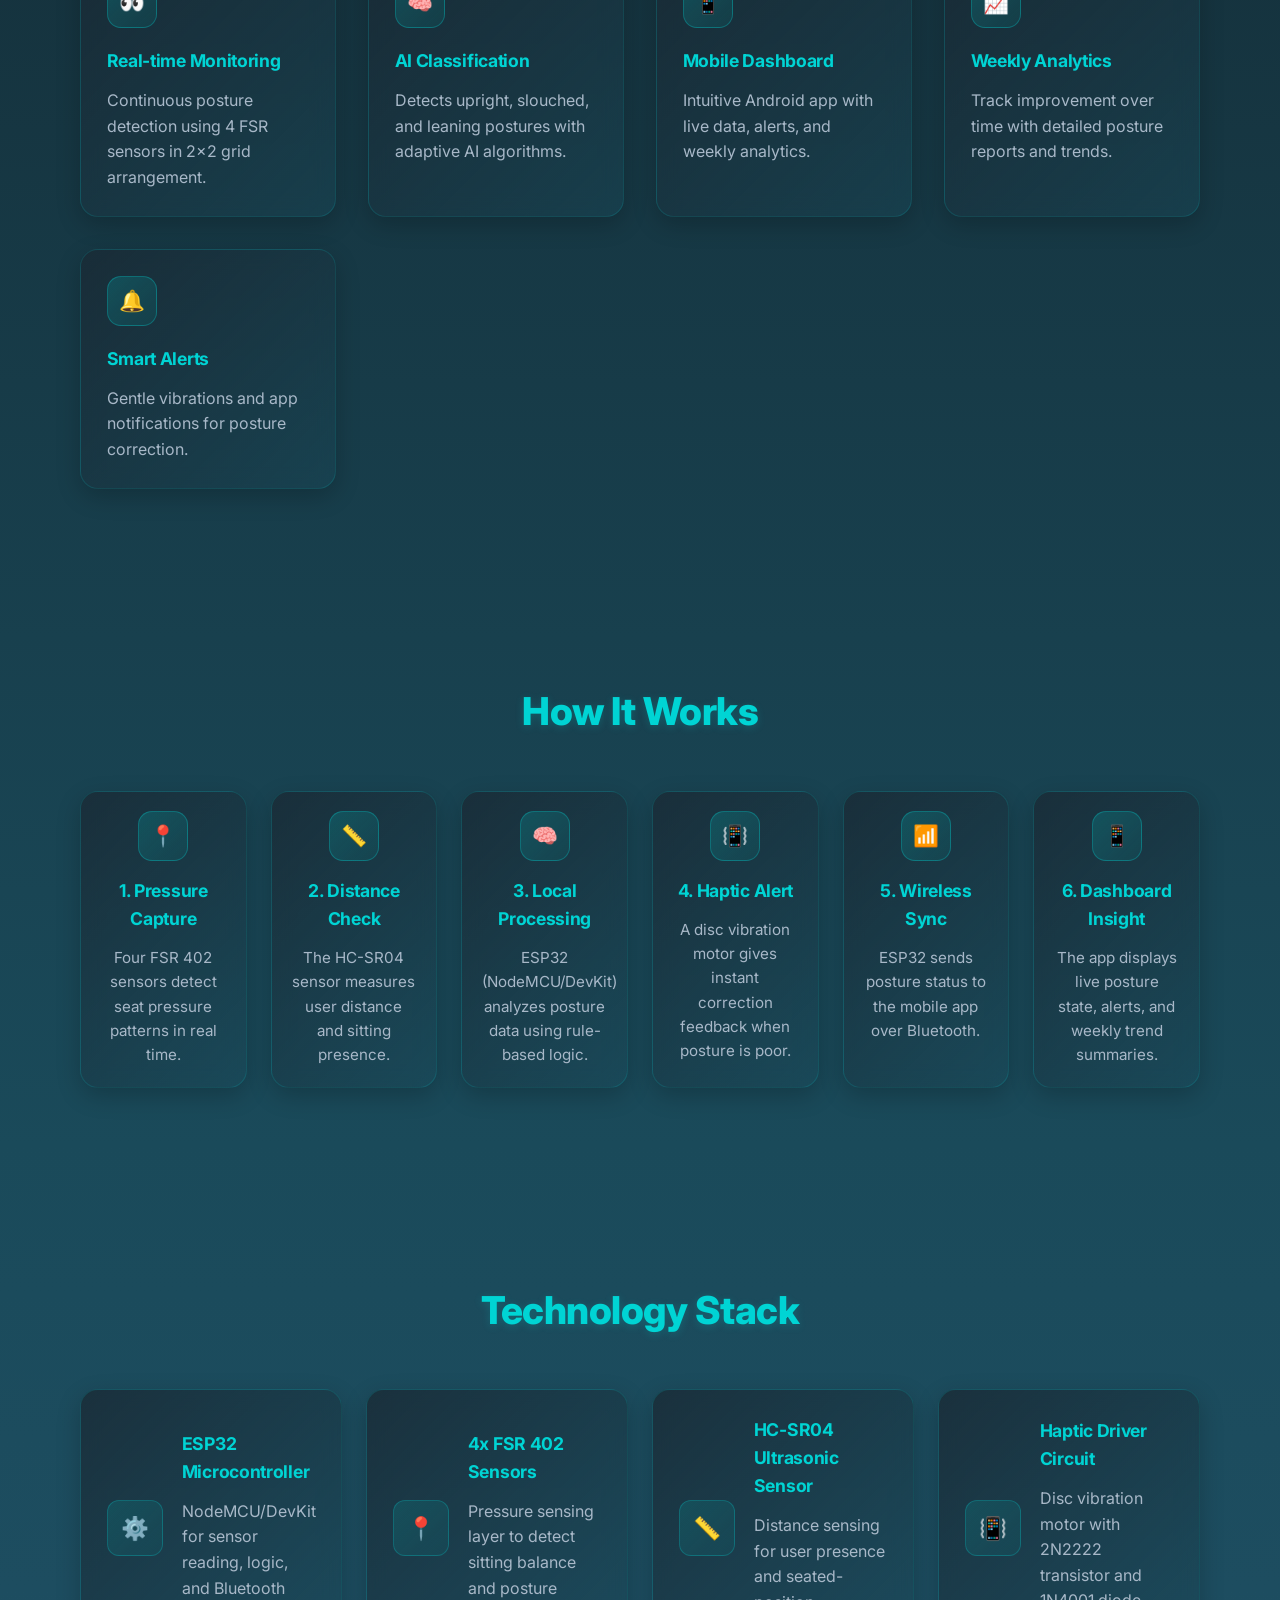
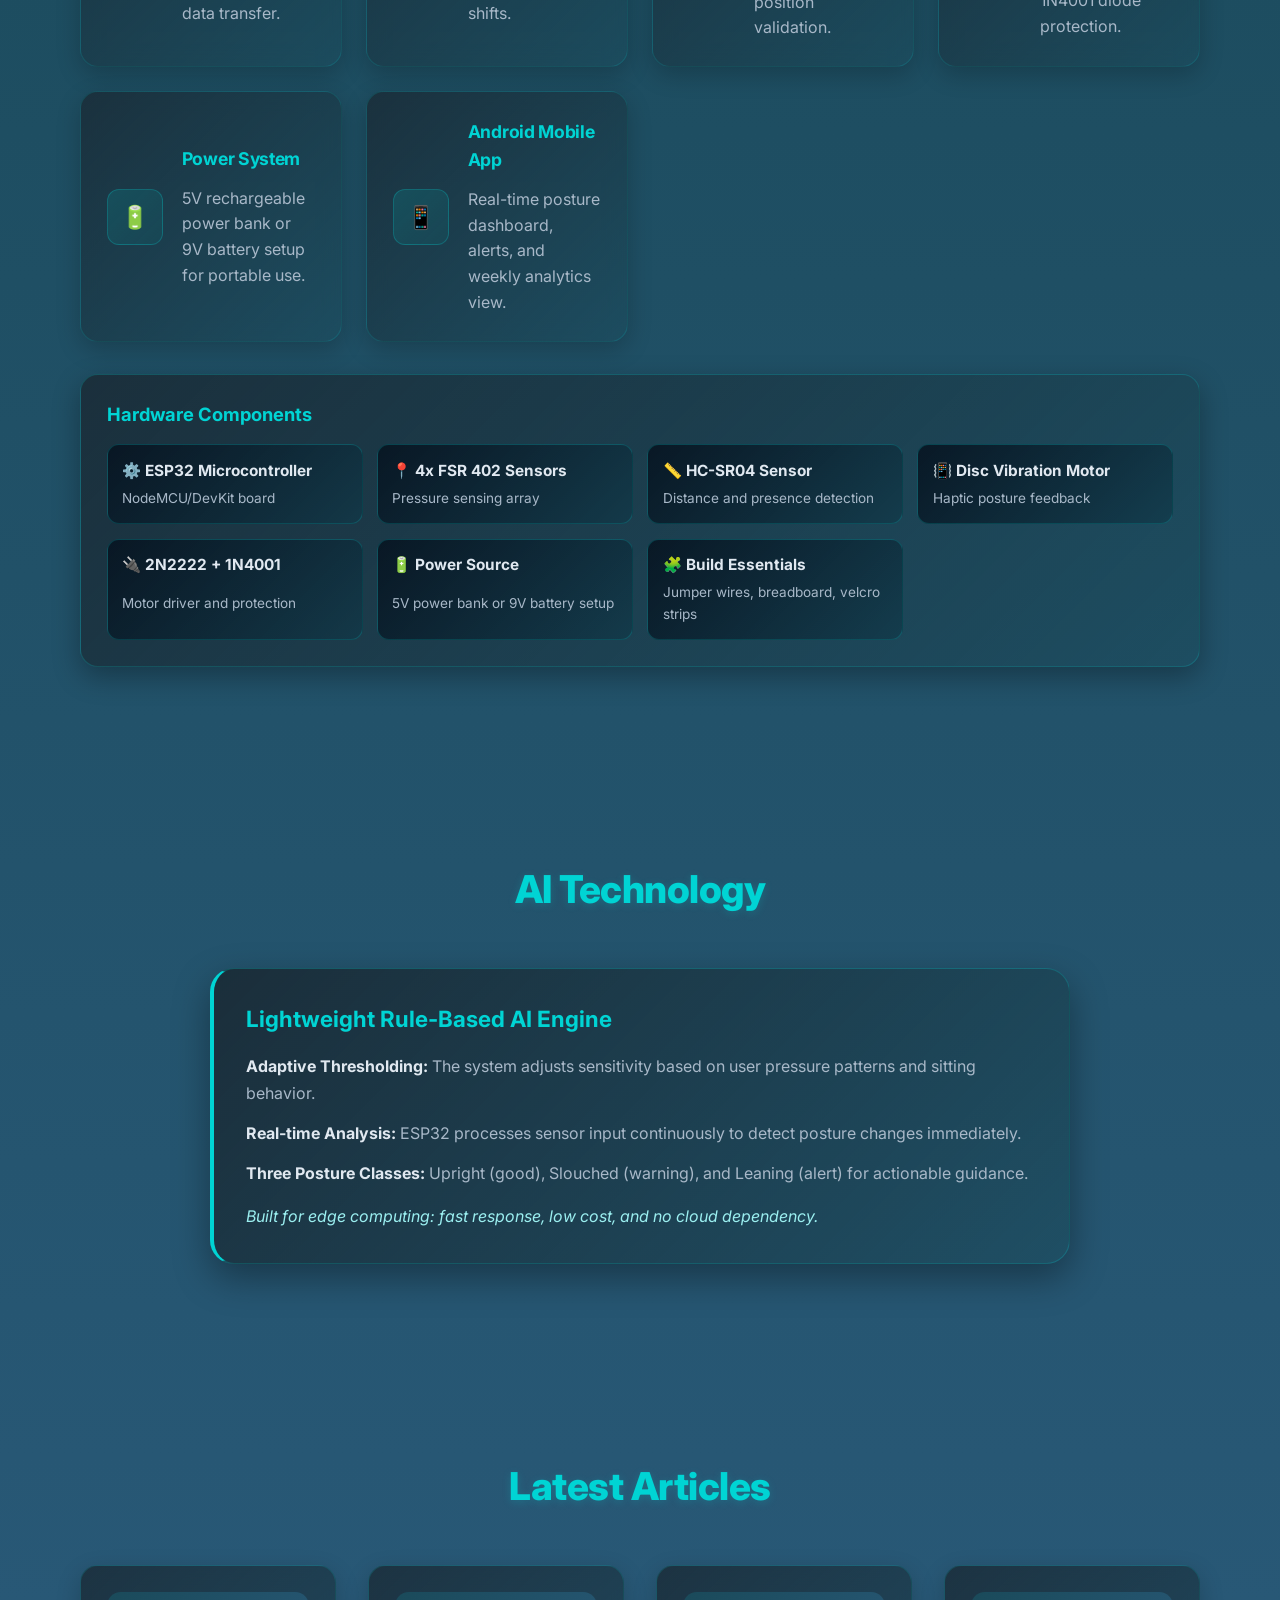
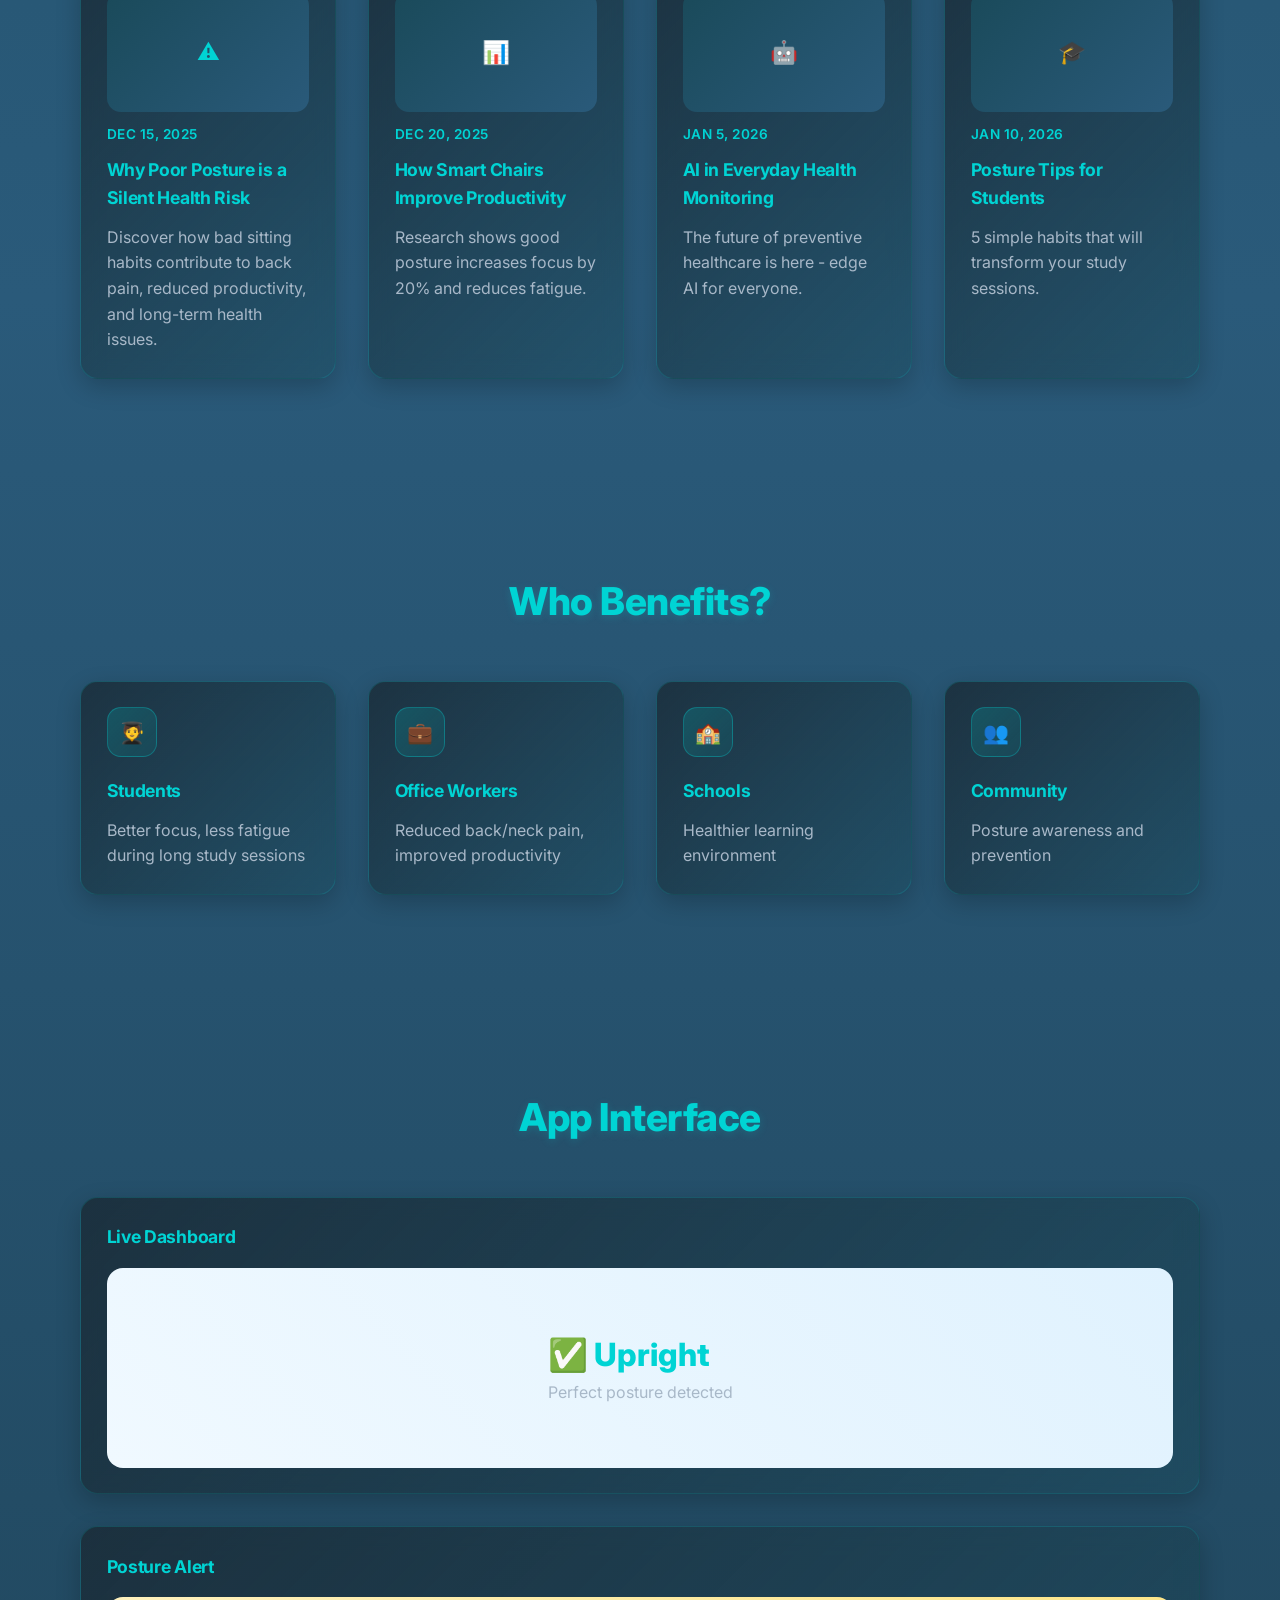
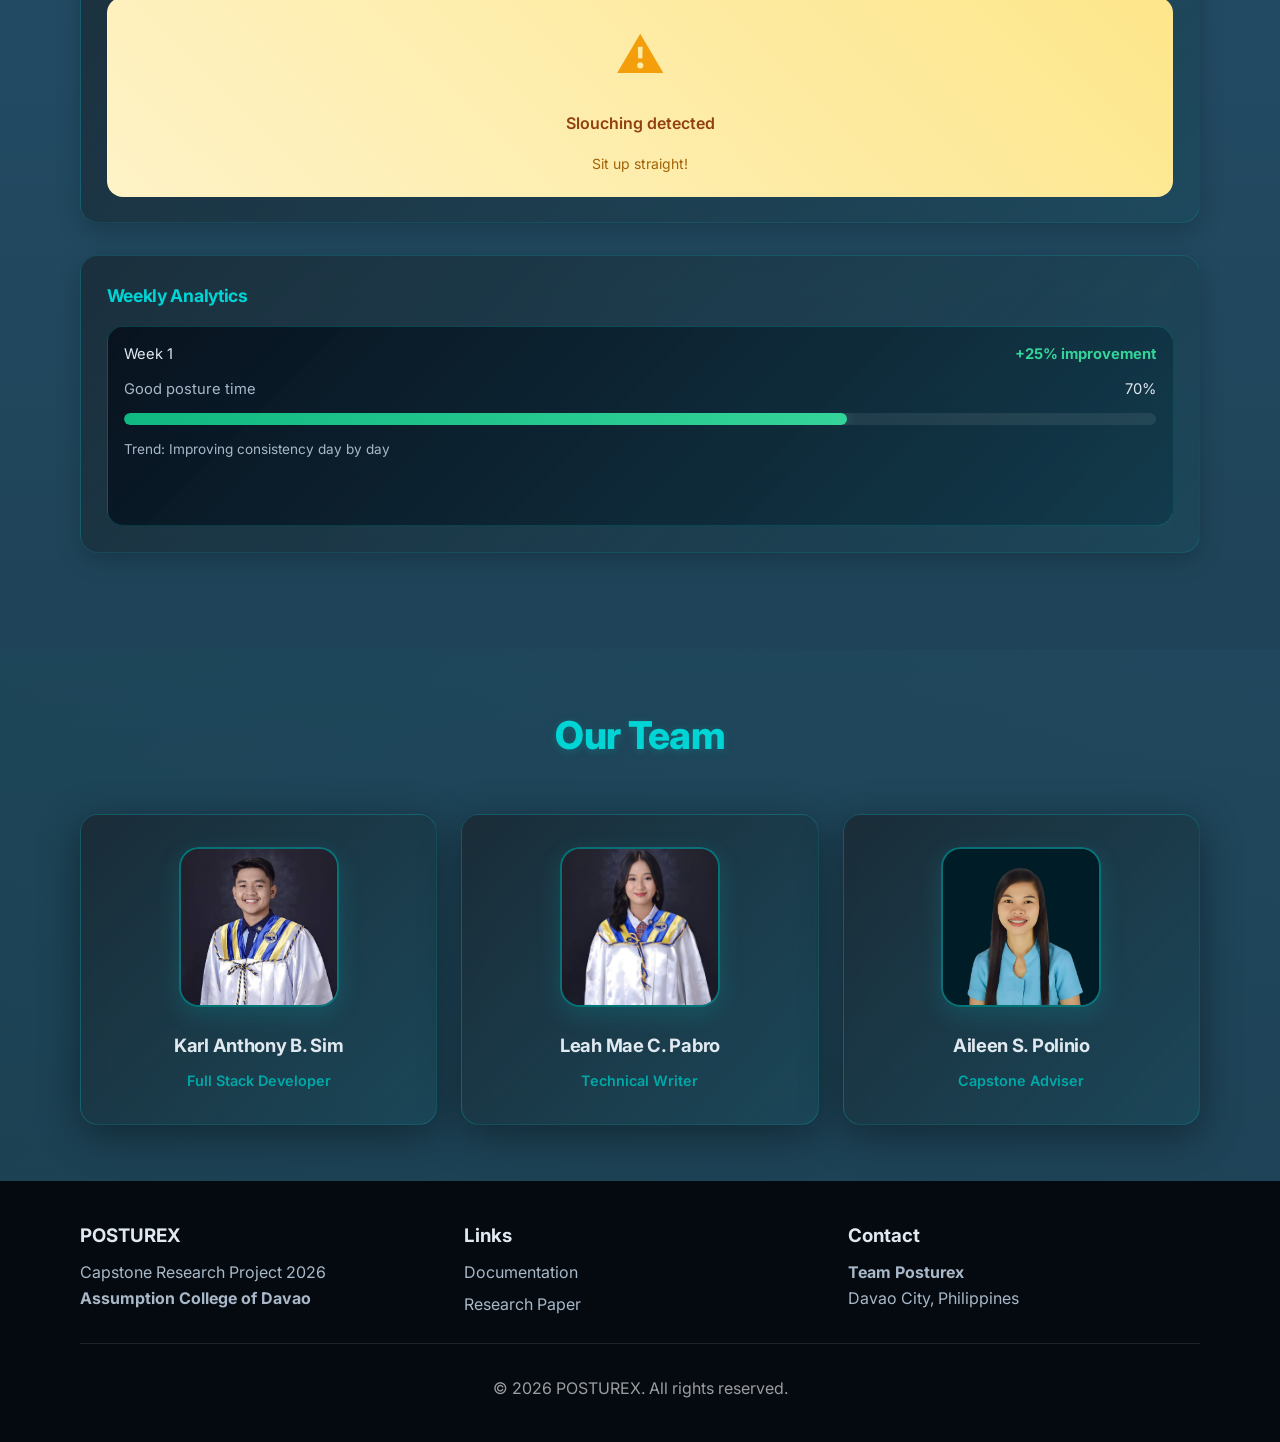
==== commit f8012444: "Add external JavaScript file and update page interactions" ====
--- a/index.html
+++ b/index.html
@@ -450,64 +450,6 @@
         </div>
     </footer>
 
-    <script>
-        // Smooth scrolling
-        document.querySelectorAll('a[href^="#"]').forEach(anchor => {
-            anchor.addEventListener('click', function (e) {
-                const targetSelector = this.getAttribute('href');
-                if (!targetSelector || targetSelector === '#') {
-                    return;
-                }
-
-                const target = document.querySelector(targetSelector);
-                if (!target) {
-                    return;
-                }
-
-                e.preventDefault();
-                target.scrollIntoView({ behavior: 'smooth' });
-            });
-        });
-
-        // Navbar scroll effect
-        window.addEventListener('scroll', () => {
-            const header = document.querySelector('header');
-            if (window.scrollY > 100) {
-                header.style.background = 'rgba(8, 14, 22, 0.98)';
-                header.style.boxShadow = '0 10px 30px rgba(0, 0, 0, 0.45)';
-            } else {
-                header.style.background = 'rgba(15, 20, 25, 0.95)';
-                header.style.boxShadow = 'none';
-            }
-        });
-
-        // Fade in on scroll
-        const observerOptions = {
-            threshold: 0.1,
-            rootMargin: '0px 0px -50px 0px'
-        };
-
-        const observer = new IntersectionObserver((entries) => {
-            entries.forEach(entry => {
-                if (entry.isIntersecting) {
-                    entry.target.classList.add('visible');
-                }
-            });
-        }, observerOptions);
-
-        document.querySelectorAll('.fade-in, section').forEach(el => {
-            el.classList.add('fade-in');
-            observer.observe(el);
-        });
-
-        // Mobile menu toggle
-        const hamburger = document.querySelector('.hamburger');
-        const navLinks = document.querySelector('.nav-links');
-        
-        hamburger.addEventListener('click', () => {
-            hamburger.classList.toggle('active');
-            navLinks.classList.toggle('active');
-        });
-    </script>
+    <script src="script.js"></script>
 </body>
 </html>
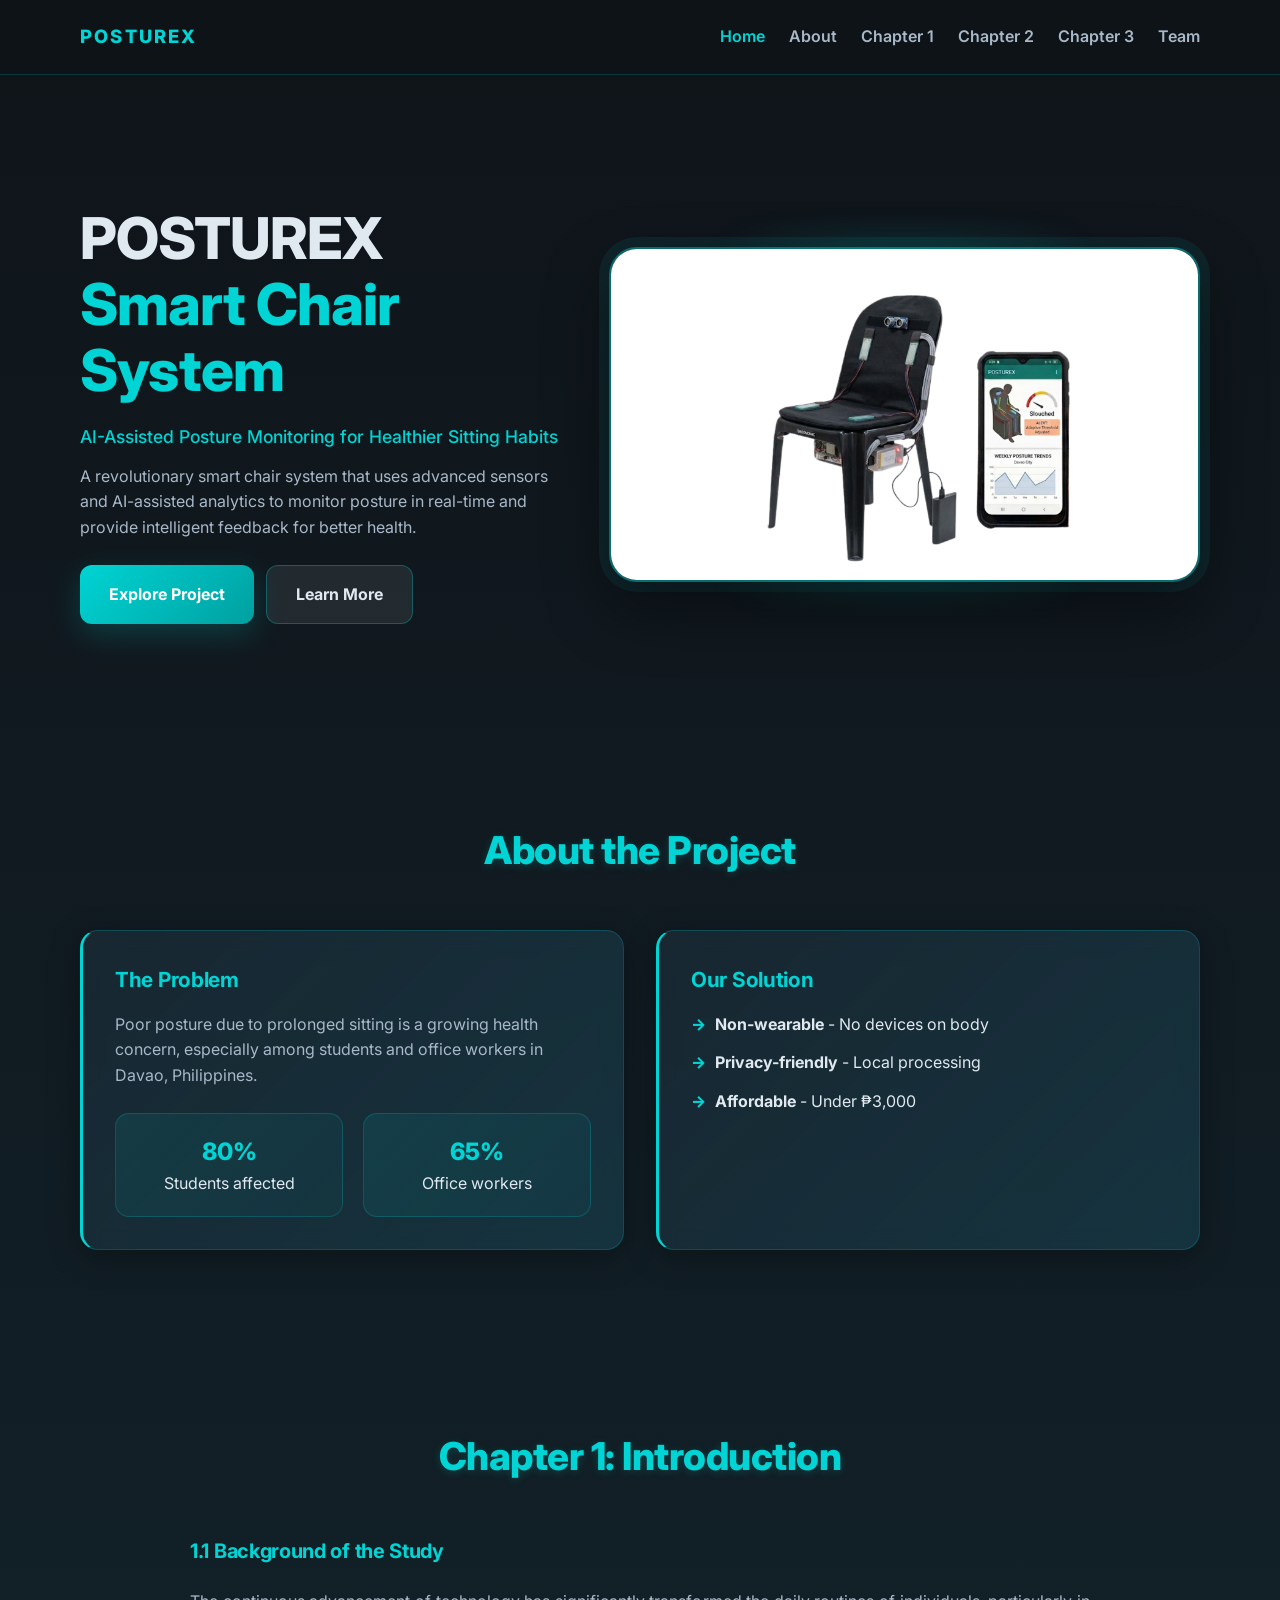
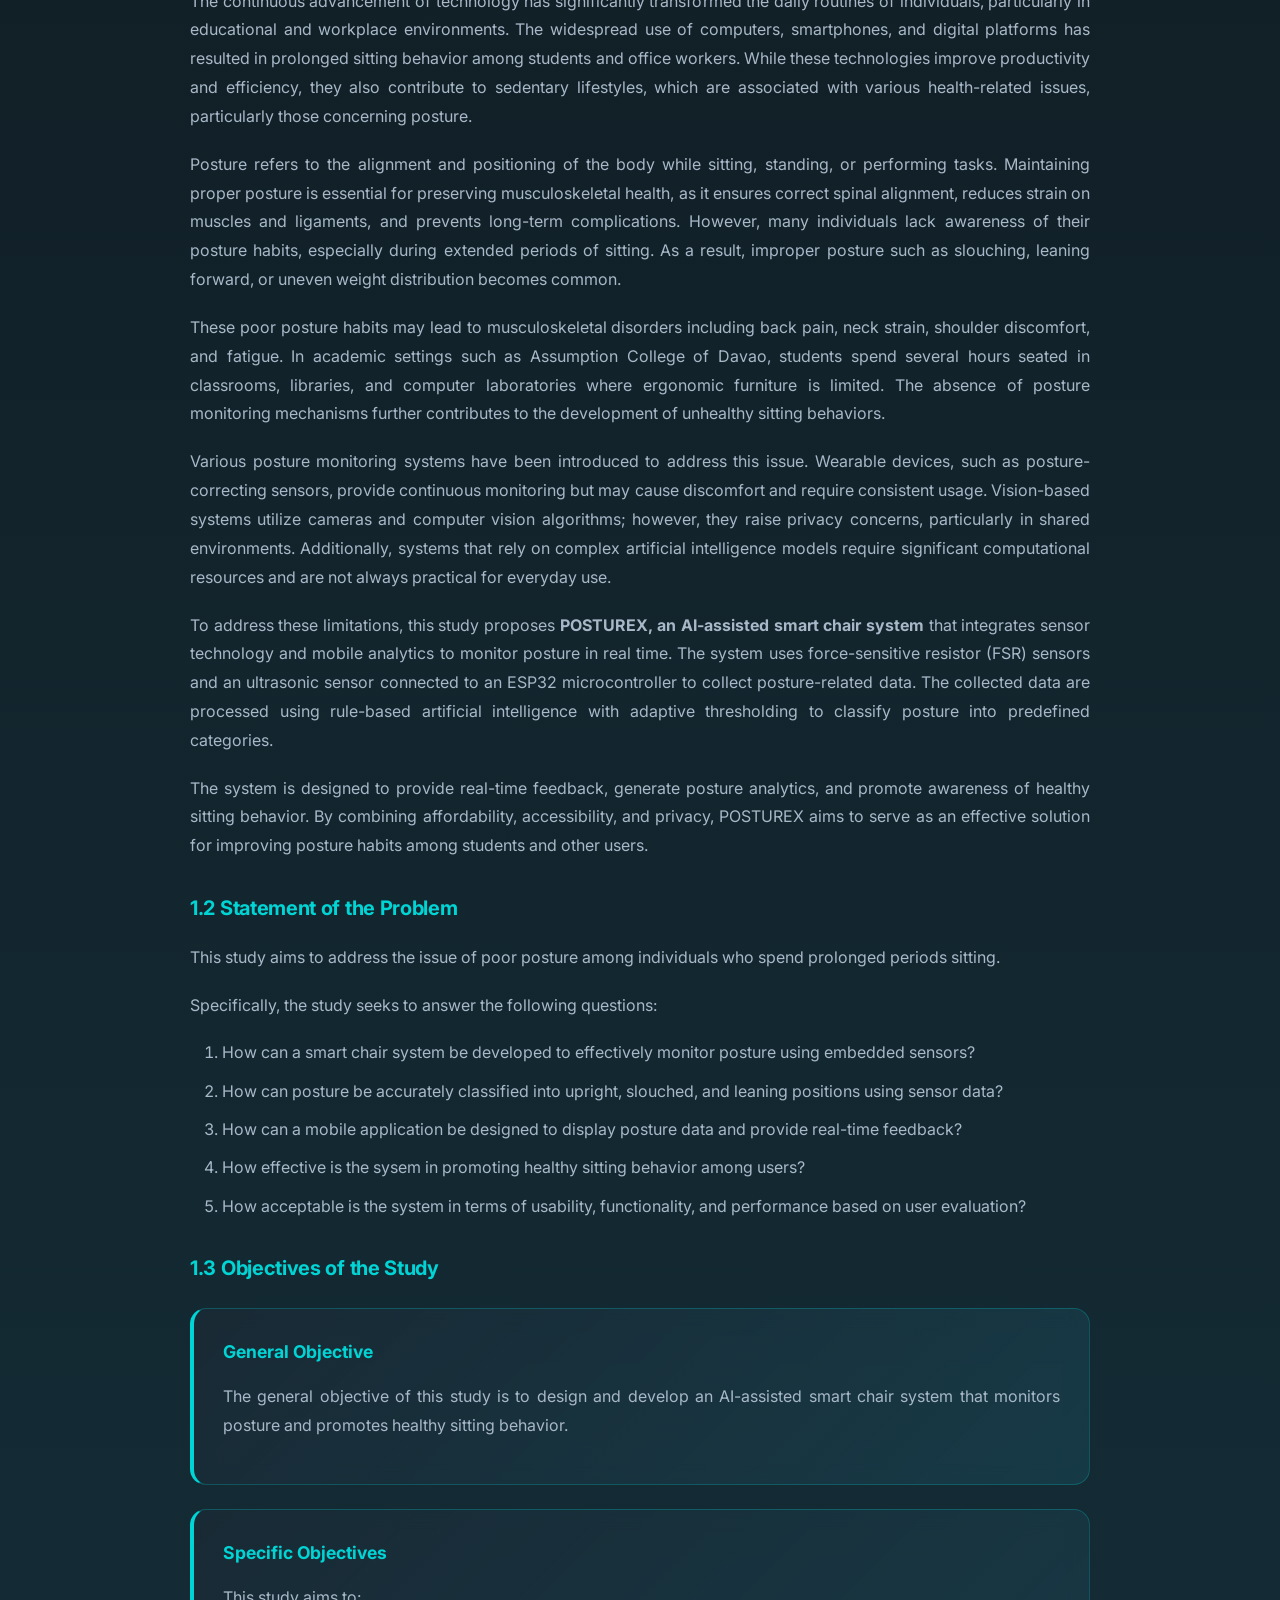
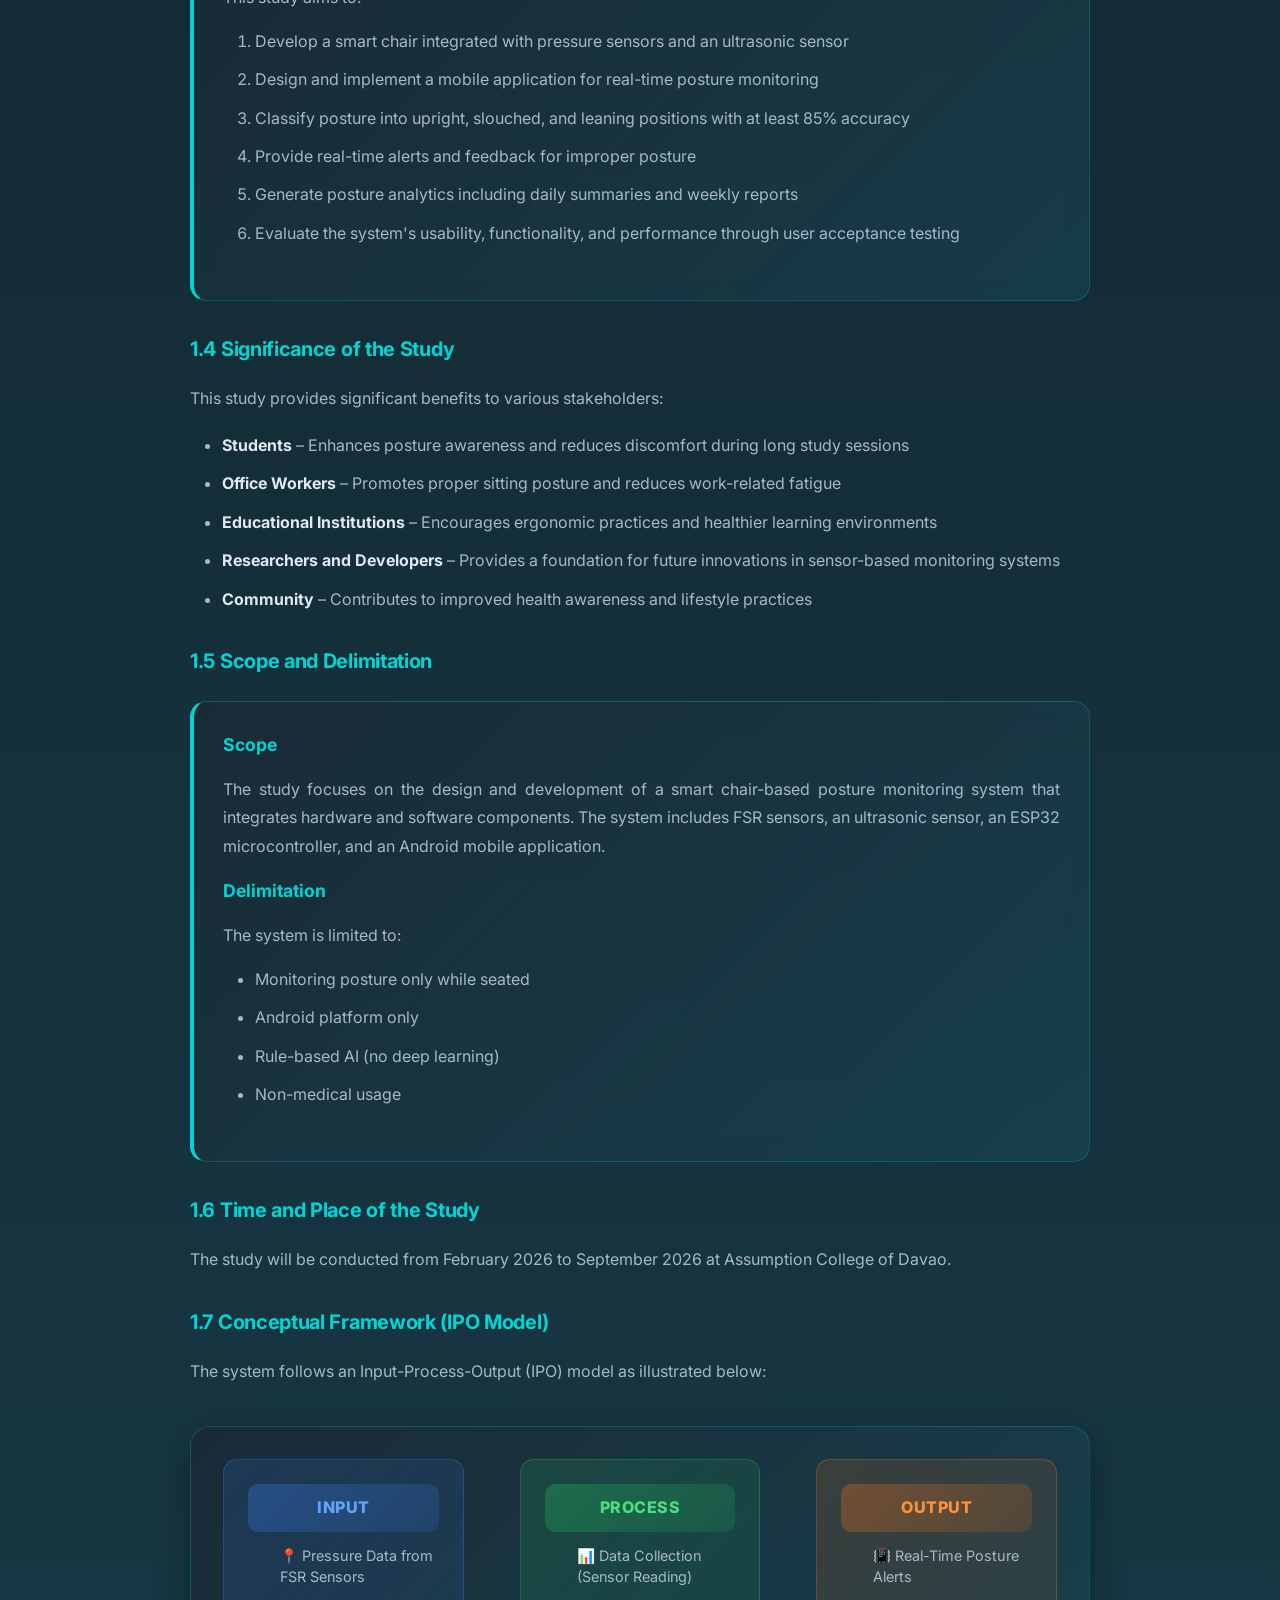
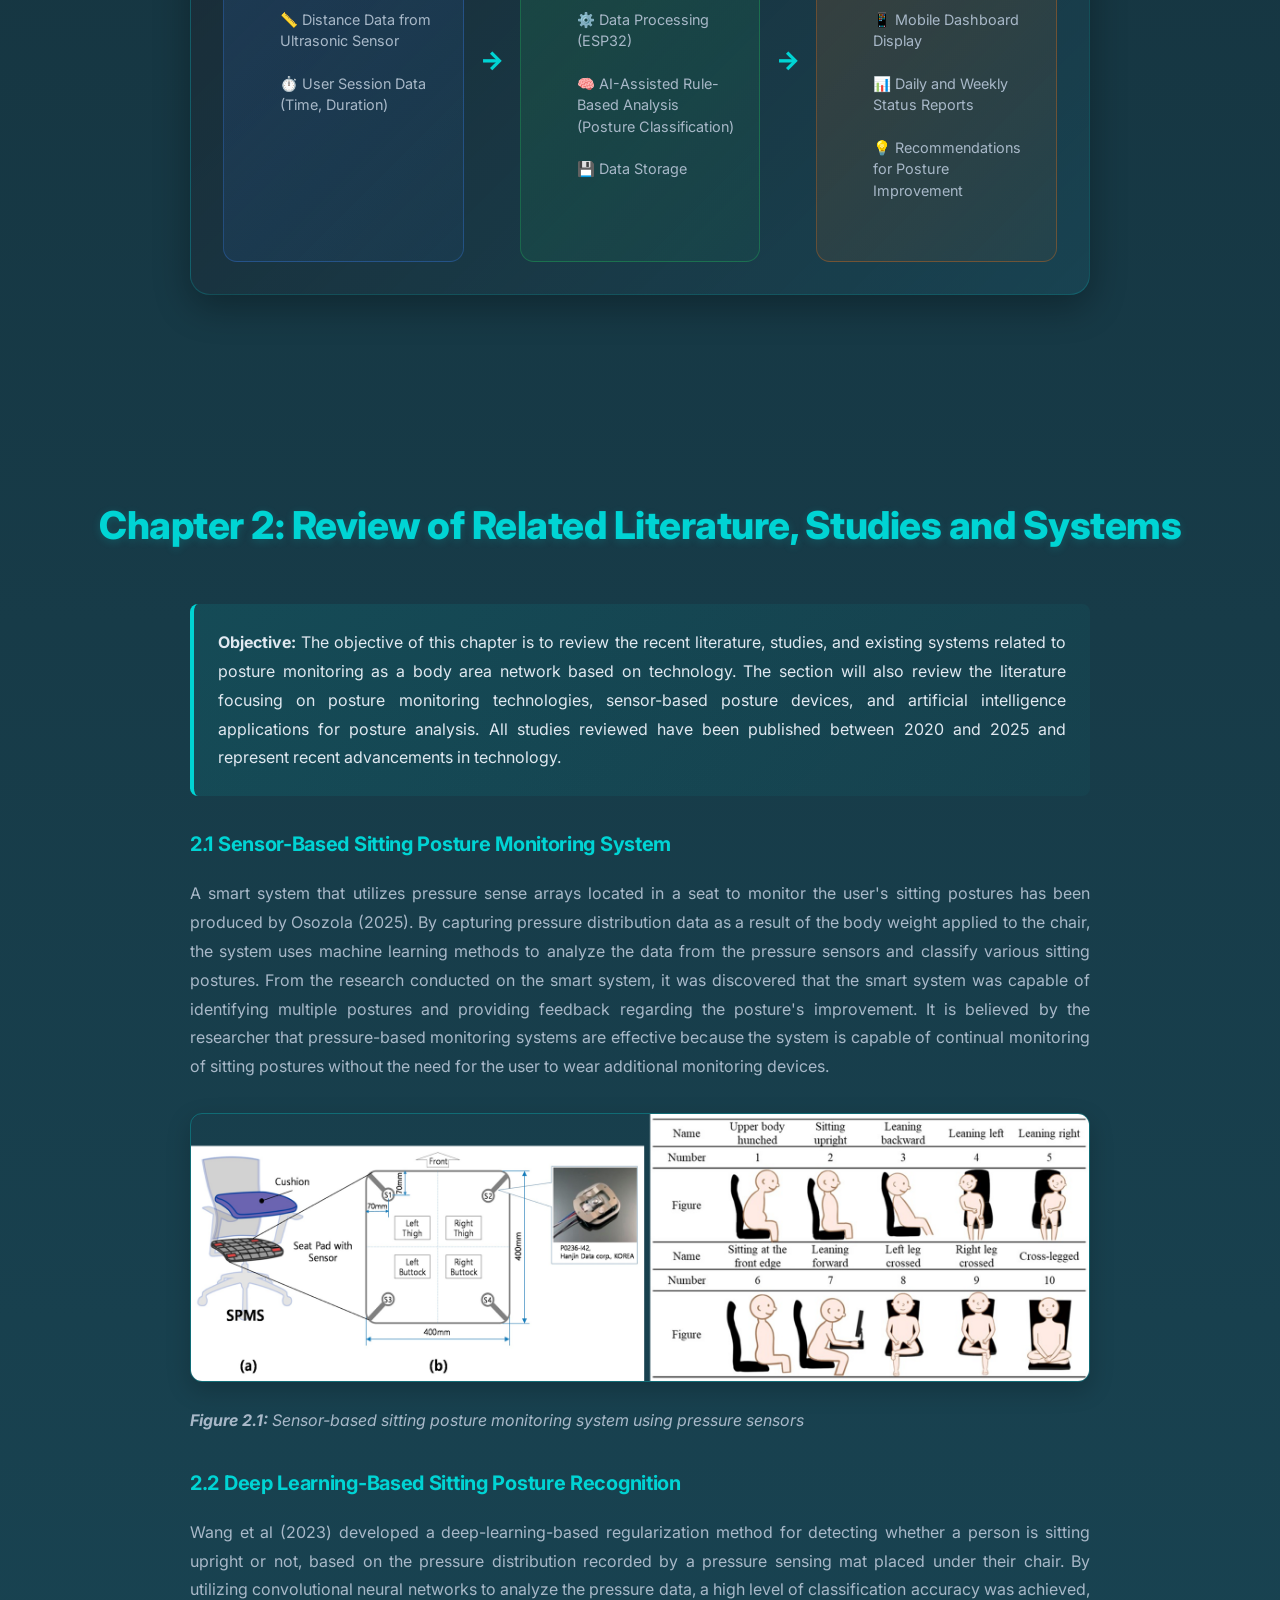
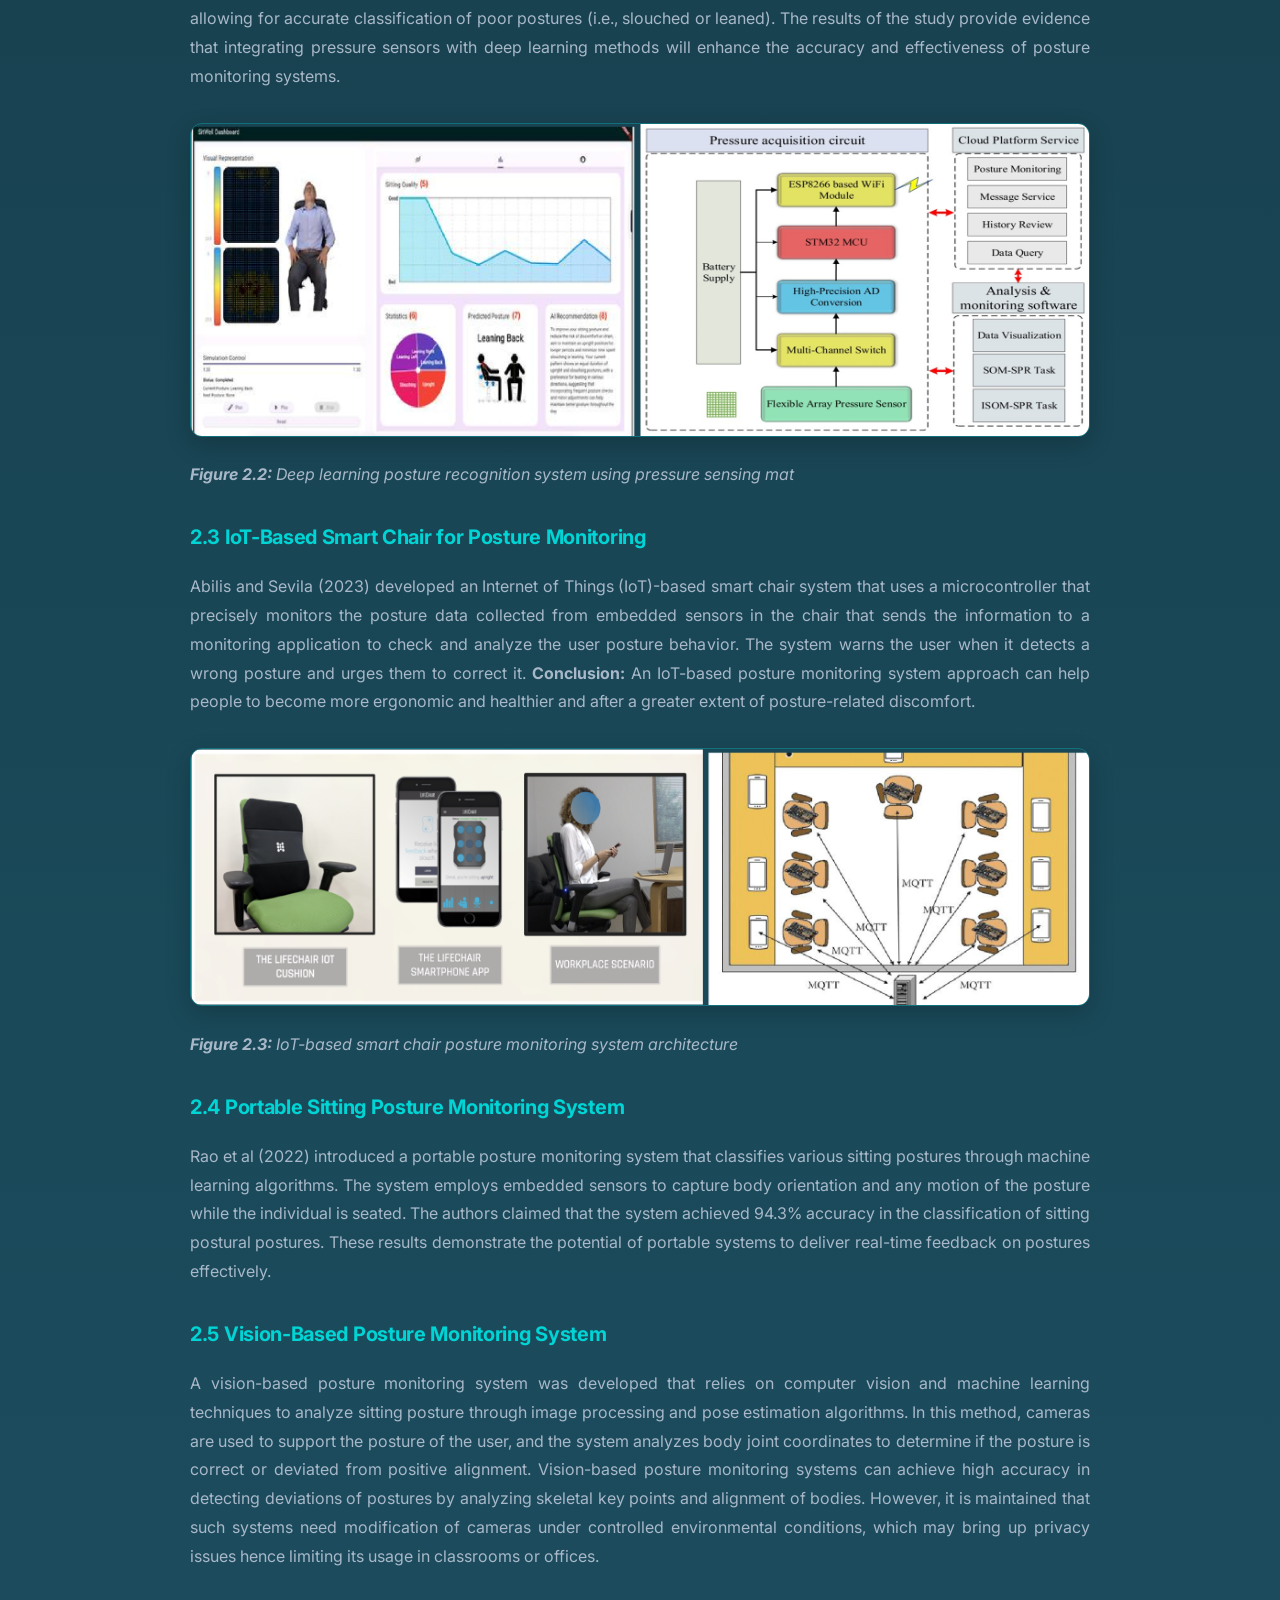
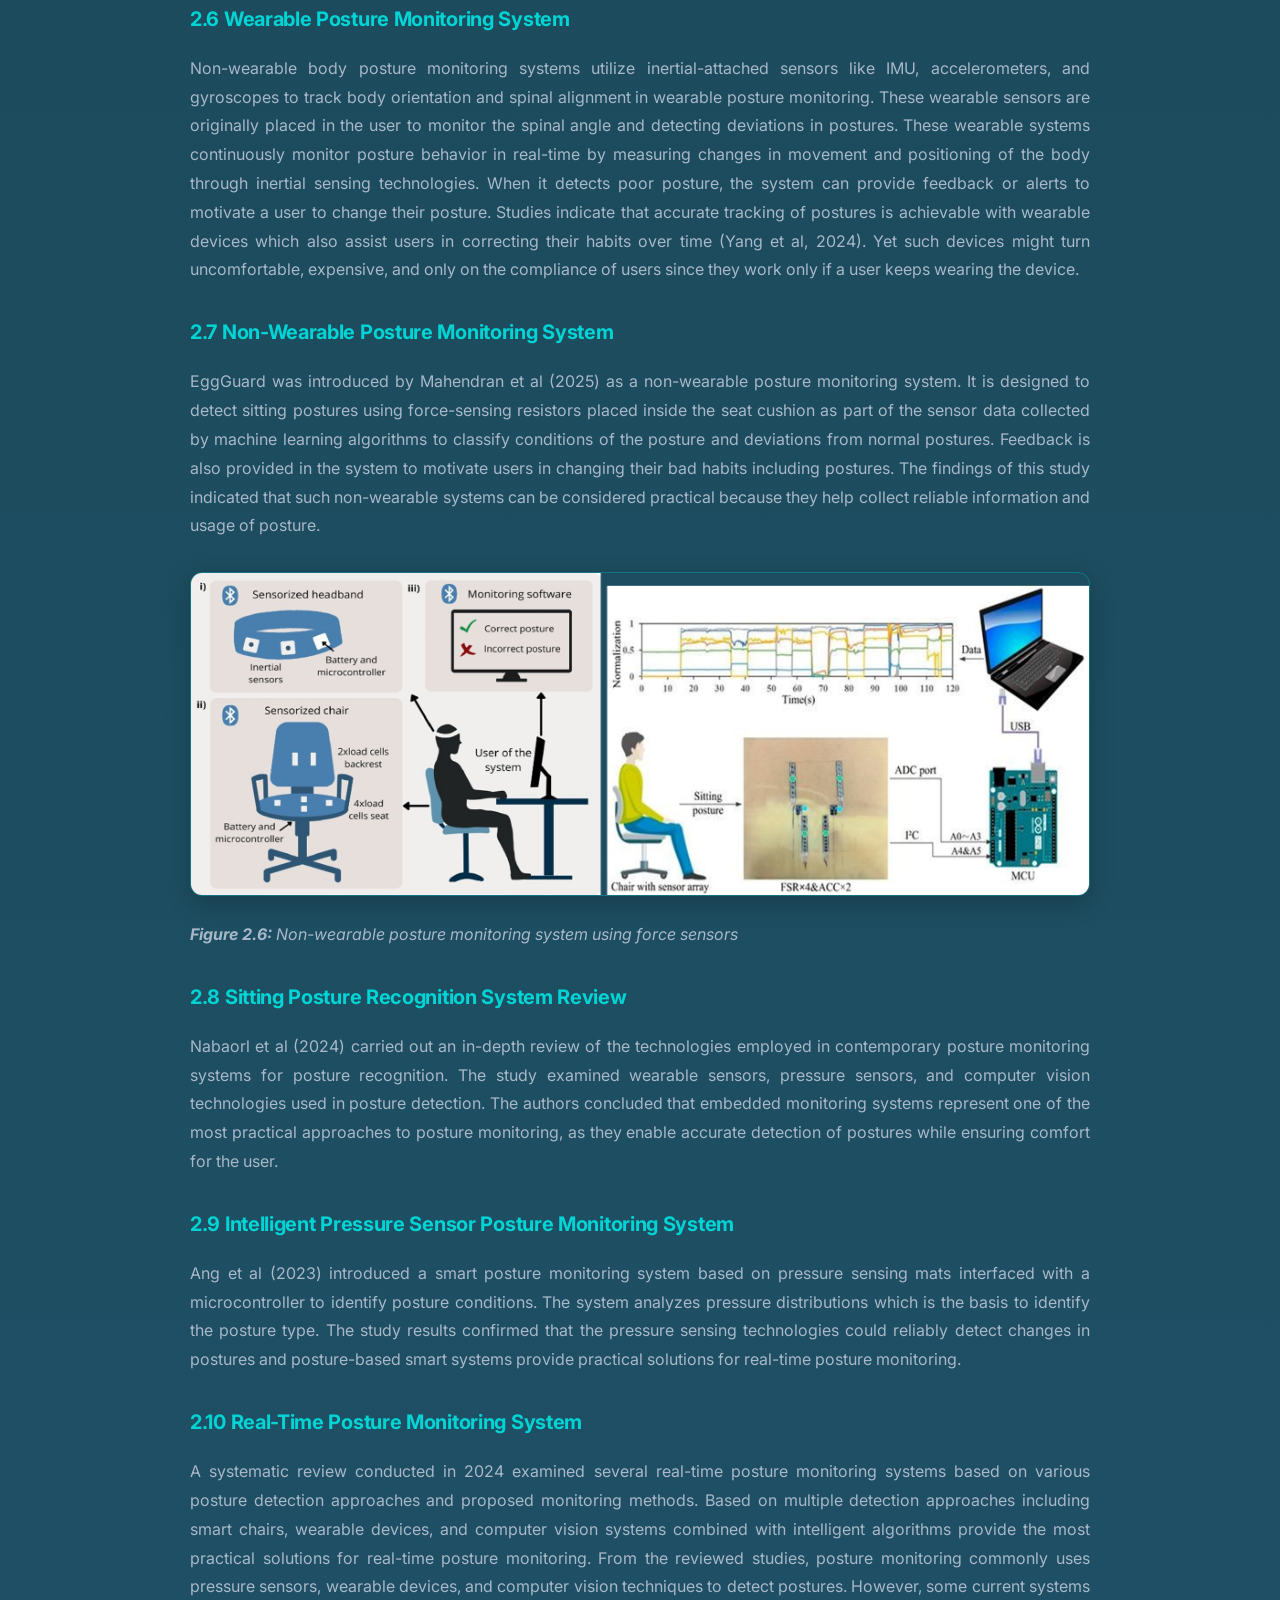
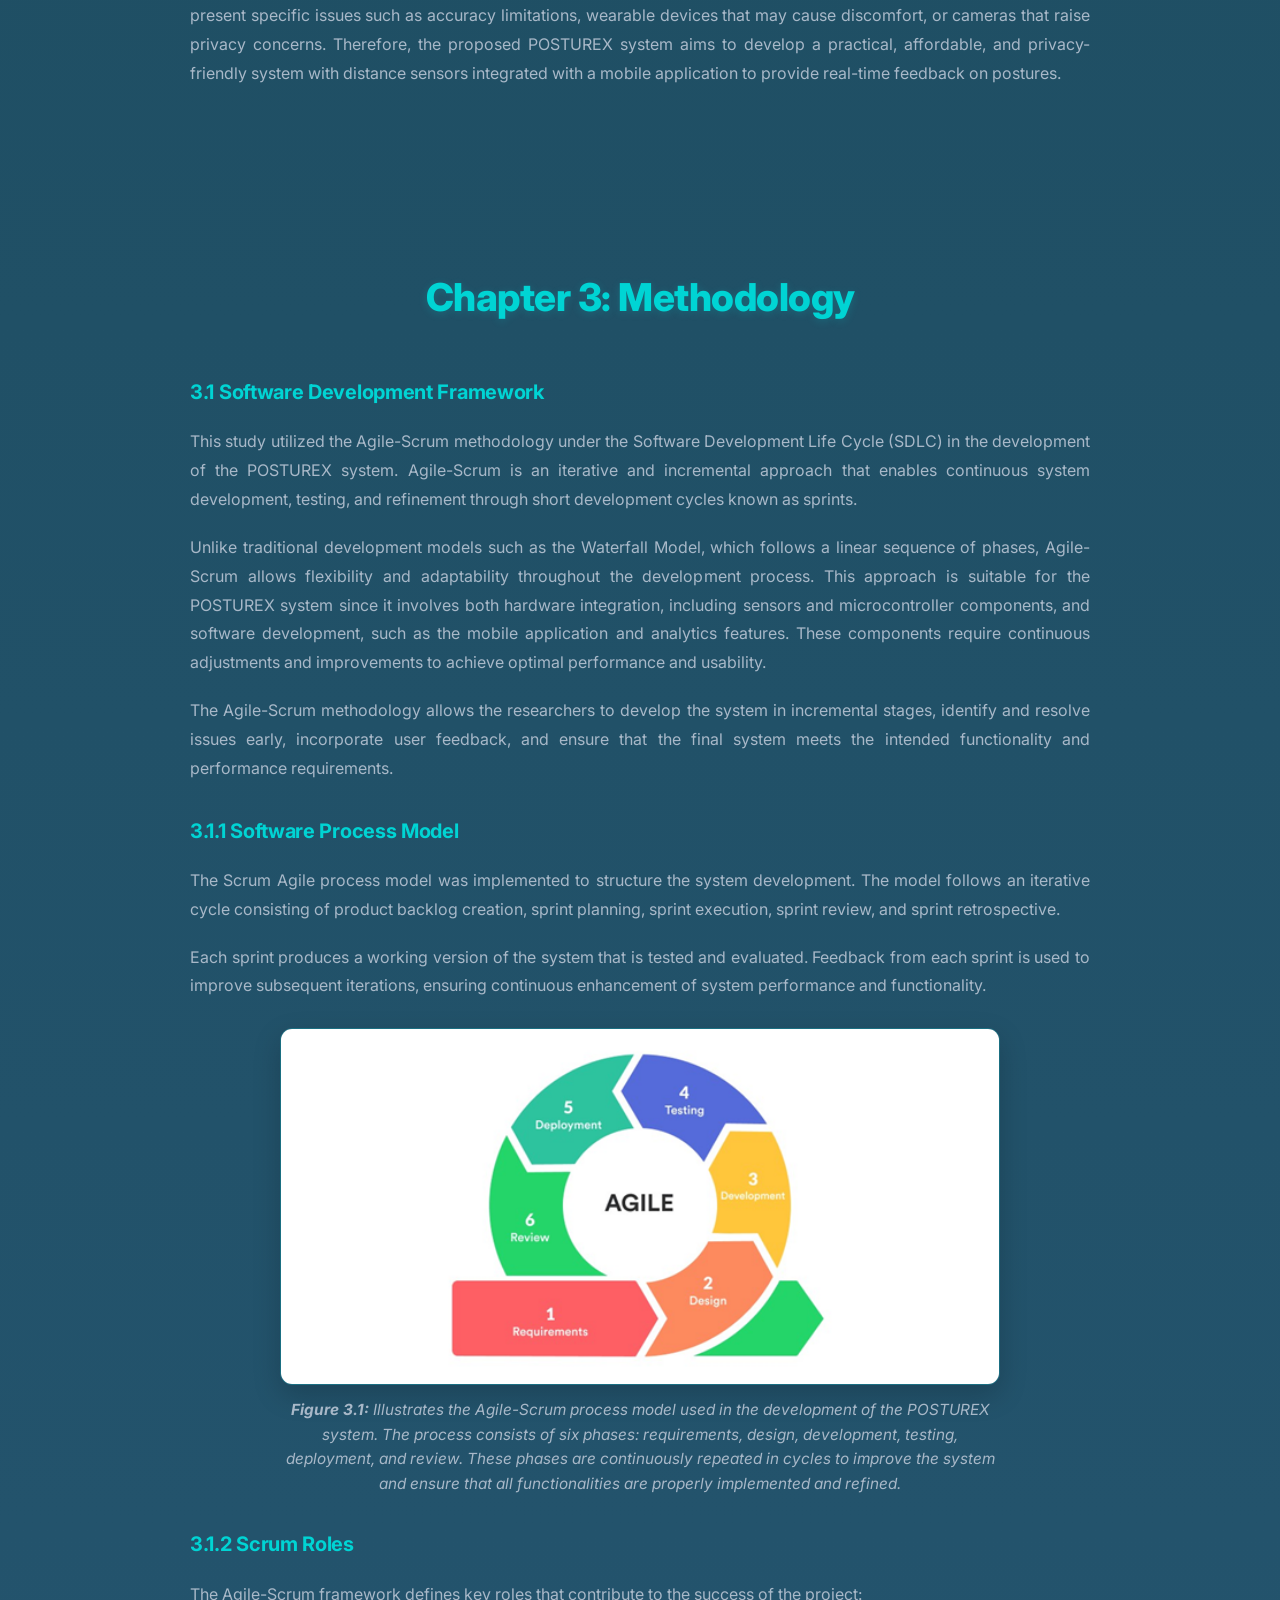
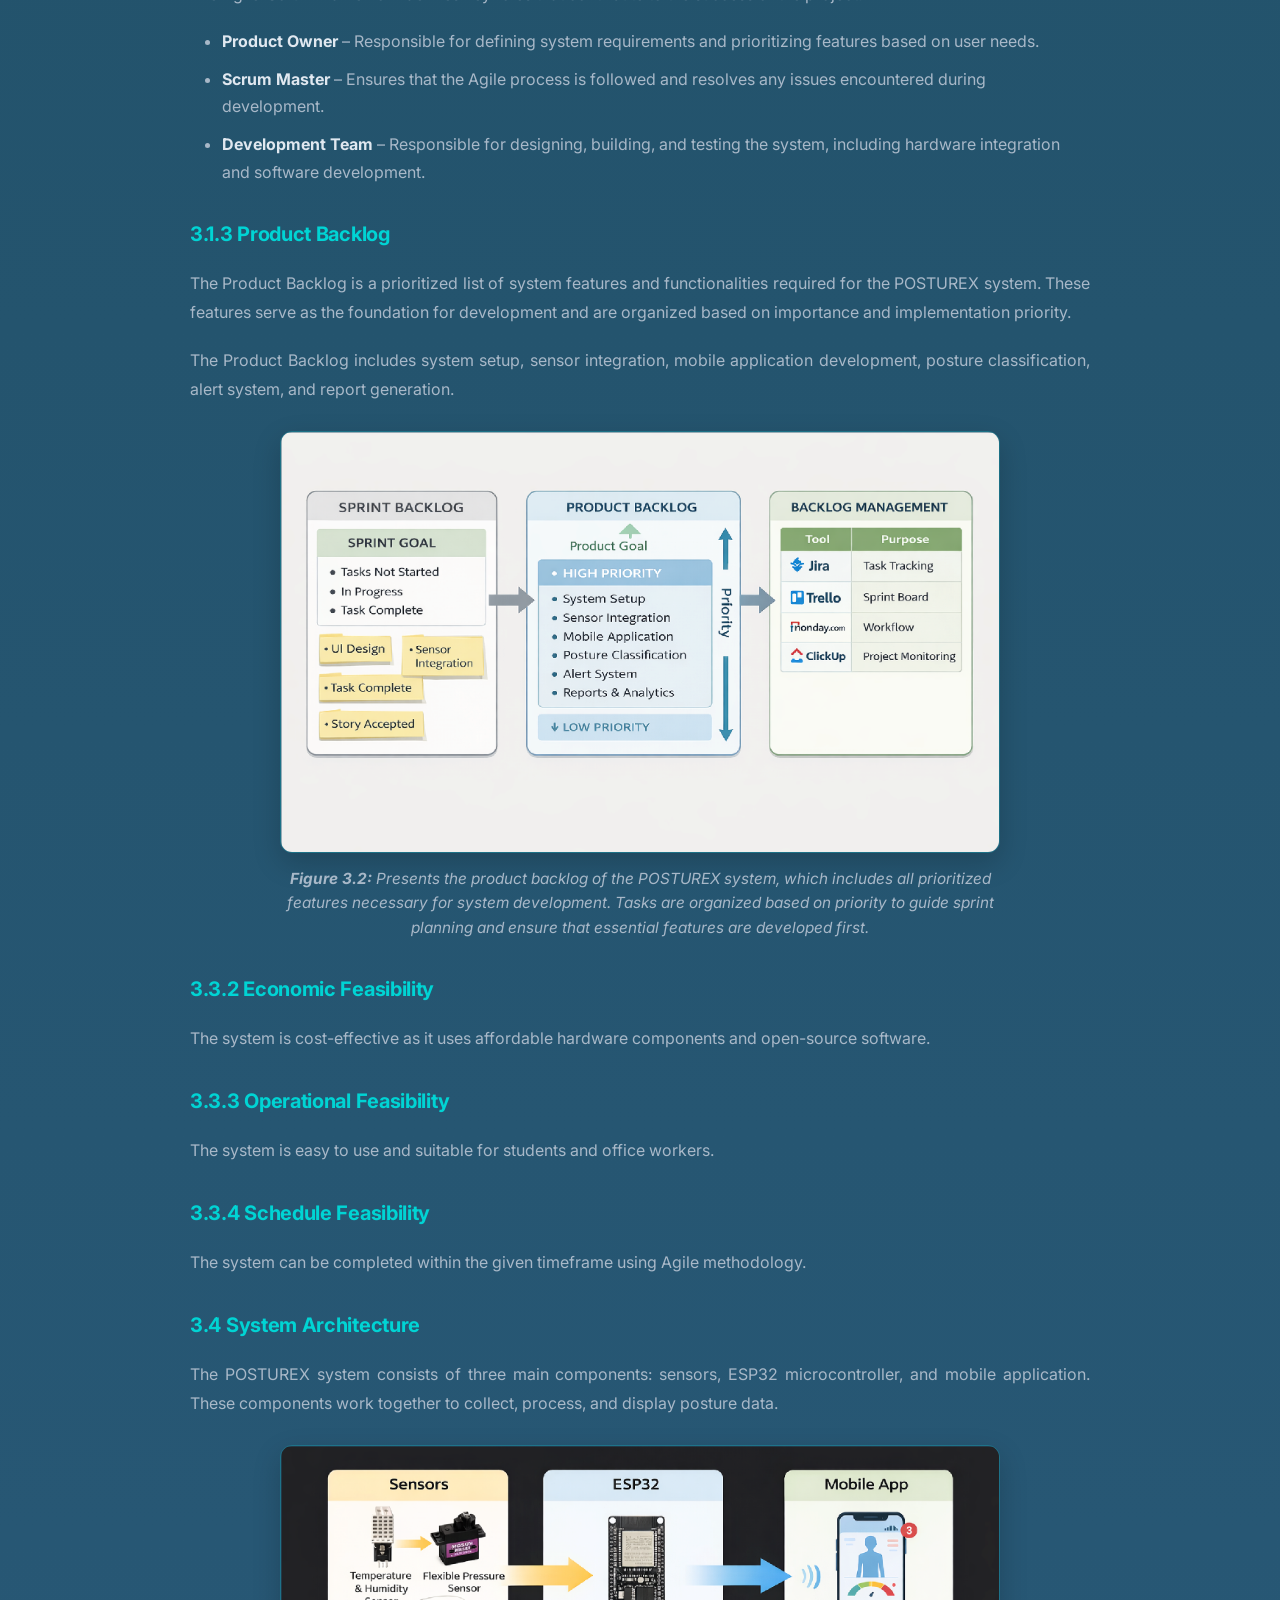
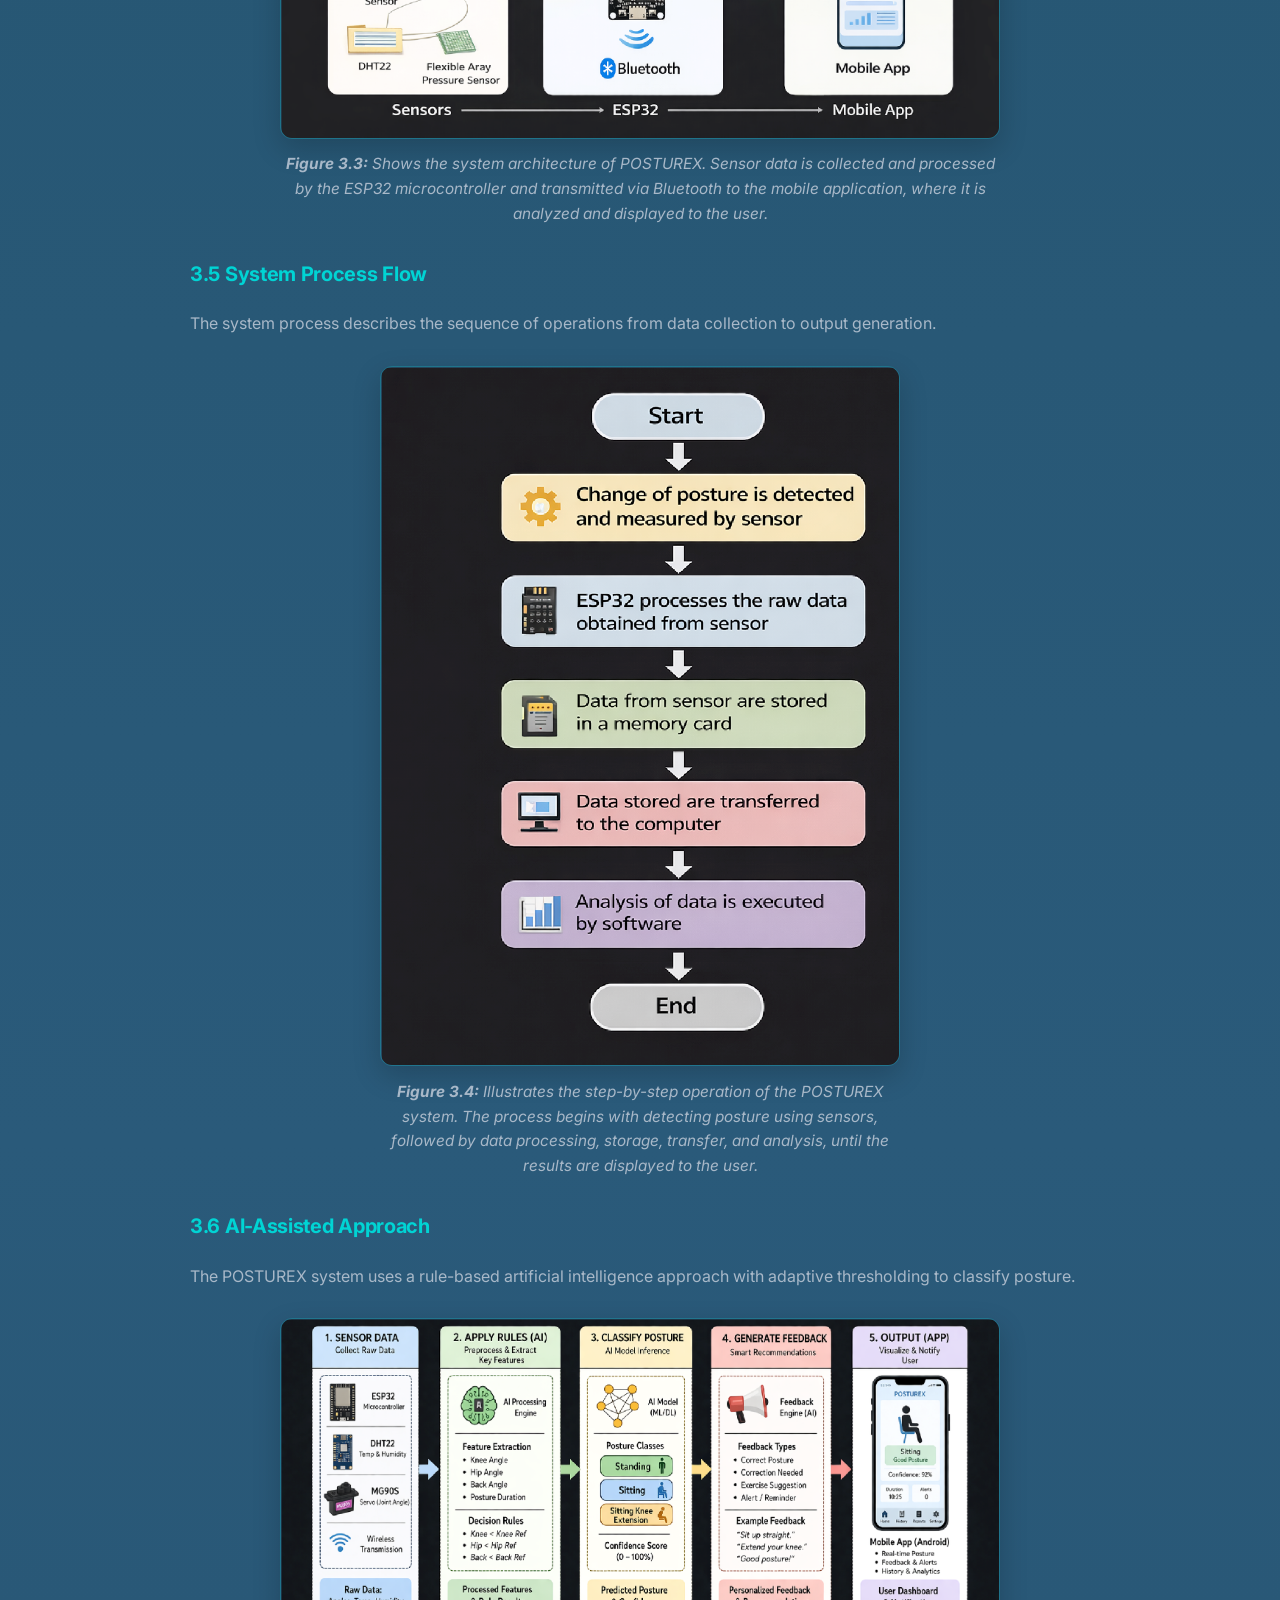
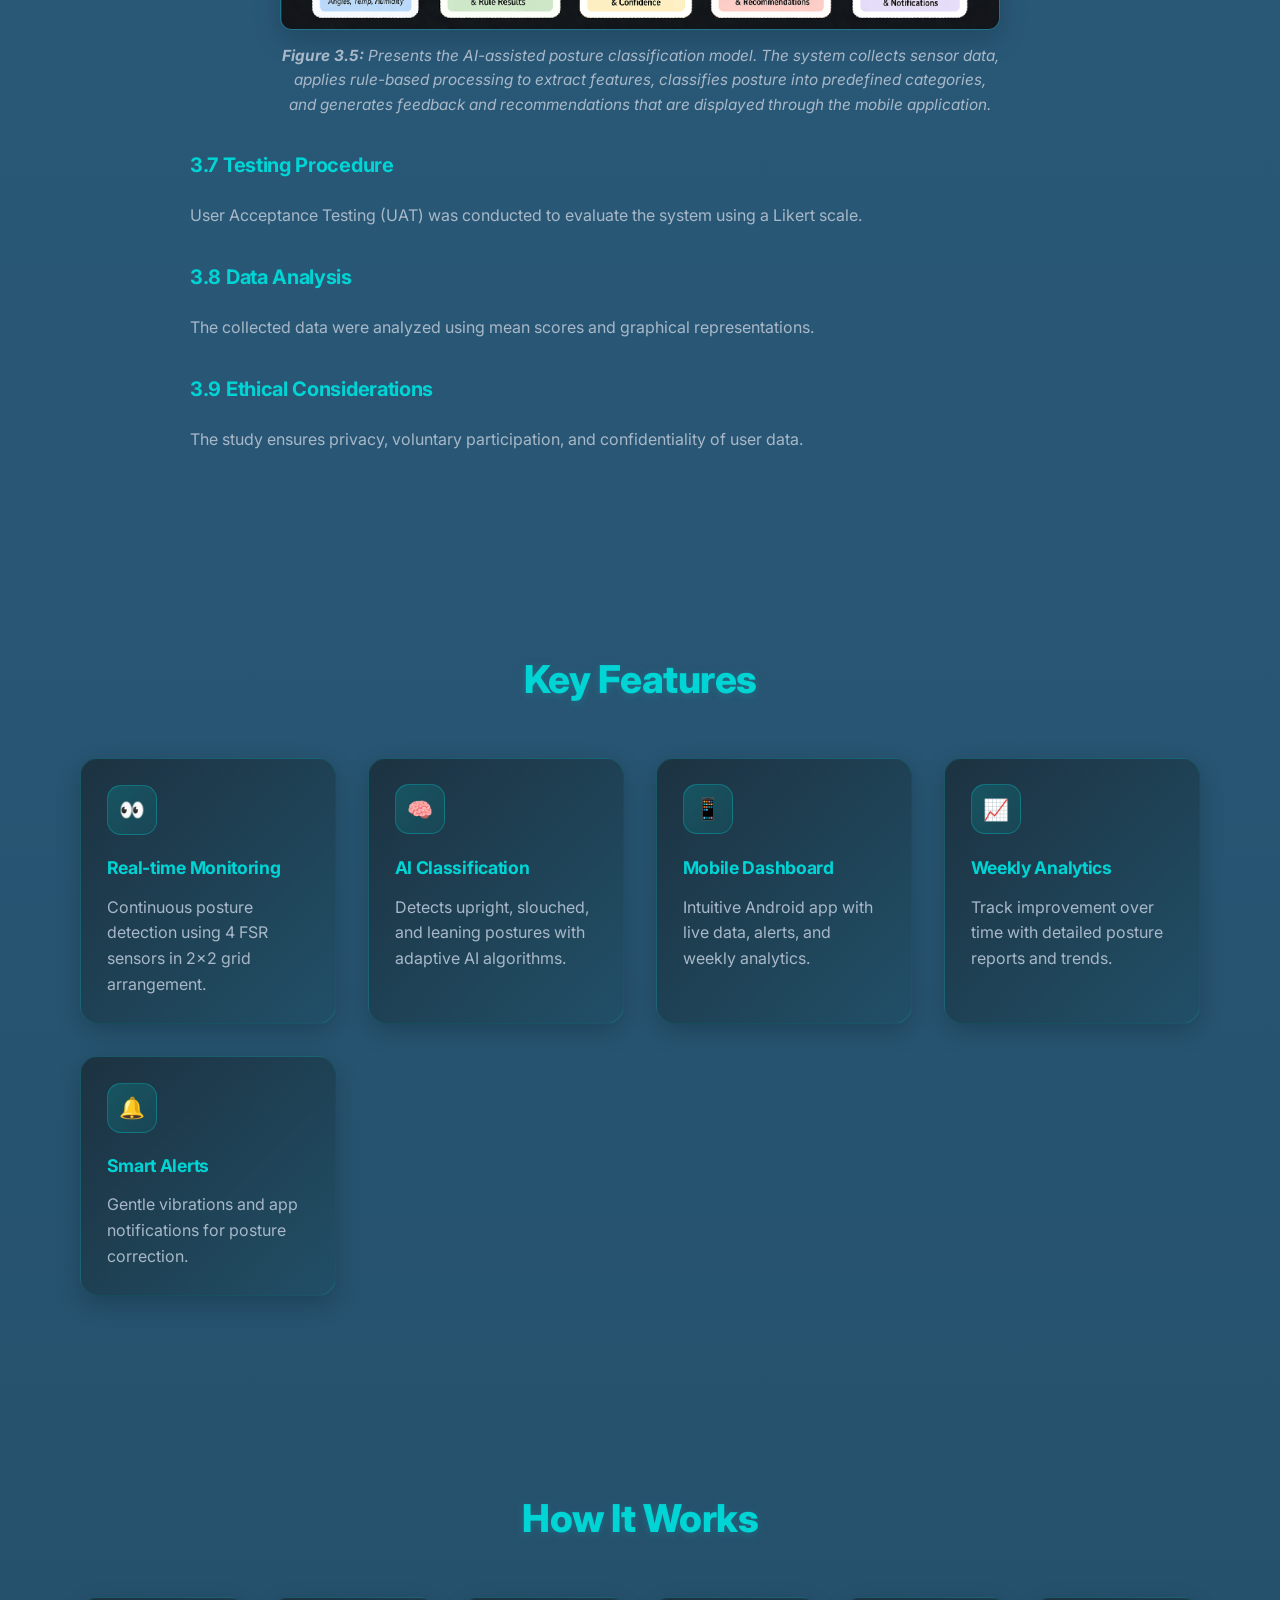
==== commit 5c7df140: "Refine Chapter 3 figures and zoom" ====
--- a/index.html
+++ b/index.html
@@ -16,9 +16,10 @@
             <ul class="nav-links">
                 <li><a href="#home">Home</a></li>
                 <li><a href="#about">About</a></li>
-                <li><a href="#features">Features</a></li>
-                <li><a href="#tech">Technology</a></li>
-                <li><a href="#blog">Blog</a></li>
+                <li><a href="#chapter1">Chapter 1</a></li>
+                <li><a href="#chapter2">Chapter 2</a></li>
+                <li><a href="#chapter3">Chapter 3</a></li>
+                <li><a href="#team">Team</a></li>
             </ul>
             <div class="hamburger">
                 <span></span>
@@ -73,6 +74,269 @@
                         <li><strong>Affordable</strong> - Under ₱3,000</li>
                     </ul>
                 </div>
+            </div>
+        </div>
+    </section>
+
+    <!-- Chapter 1 -->
+    <section id="chapter1" class="chapter">
+        <div class="container">
+            <h2 class="section-title">Chapter 1: Introduction</h2>
+            
+            <div class="chapter-content">
+                <h3>1.1 Background of the Study</h3>
+                <p>The continuous advancement of technology has significantly transformed the daily routines of individuals, particularly in educational and workplace environments. The widespread use of computers, smartphones, and digital platforms has resulted in prolonged sitting behavior among students and office workers. While these technologies improve productivity and efficiency, they also contribute to sedentary lifestyles, which are associated with various health-related issues, particularly those concerning posture.</p>
+                
+                <p>Posture refers to the alignment and positioning of the body while sitting, standing, or performing tasks. Maintaining proper posture is essential for preserving musculoskeletal health, as it ensures correct spinal alignment, reduces strain on muscles and ligaments, and prevents long-term complications. However, many individuals lack awareness of their posture habits, especially during extended periods of sitting. As a result, improper posture such as slouching, leaning forward, or uneven weight distribution becomes common.</p>
+                
+                <p>These poor posture habits may lead to musculoskeletal disorders including back pain, neck strain, shoulder discomfort, and fatigue. In academic settings such as Assumption College of Davao, students spend several hours seated in classrooms, libraries, and computer laboratories where ergonomic furniture is limited. The absence of posture monitoring mechanisms further contributes to the development of unhealthy sitting behaviors.</p>
+                
+                <p>Various posture monitoring systems have been introduced to address this issue. Wearable devices, such as posture-correcting sensors, provide continuous monitoring but may cause discomfort and require consistent usage. Vision-based systems utilize cameras and computer vision algorithms; however, they raise privacy concerns, particularly in shared environments. Additionally, systems that rely on complex artificial intelligence models require significant computational resources and are not always practical for everyday use.</p>
+                
+                <p>To address these limitations, this study proposes <strong>POSTUREX, an AI-assisted smart chair system</strong> that integrates sensor technology and mobile analytics to monitor posture in real time. The system uses force-sensitive resistor (FSR) sensors and an ultrasonic sensor connected to an ESP32 microcontroller to collect posture-related data. The collected data are processed using rule-based artificial intelligence with adaptive thresholding to classify posture into predefined categories.</p>
+                
+                <p>The system is designed to provide real-time feedback, generate posture analytics, and promote awareness of healthy sitting behavior. By combining affordability, accessibility, and privacy, POSTUREX aims to serve as an effective solution for improving posture habits among students and other users.</p>
+                
+                <h3>1.2 Statement of the Problem</h3>
+                <p>This study aims to address the issue of poor posture among individuals who spend prolonged periods sitting.</p>
+                
+                <p>Specifically, the study seeks to answer the following questions:</p>
+                <ol>
+                    <li>How can a smart chair system be developed to effectively monitor posture using embedded sensors?</li>
+                    <li>How can posture be accurately classified into upright, slouched, and leaning positions using sensor data?</li>
+                    <li>How can a mobile application be designed to display posture data and provide real-time feedback?</li>
+                    <li>How effective is the sysem in promoting healthy sitting behavior among users?</li>
+                    <li>How acceptable is the system in terms of usability, functionality, and performance based on user evaluation?</li>
+                </ol>
+                
+                <h3>1.3 Objectives of the Study</h3>
+                
+                <div class="objectives-panel">
+                    <h4>General Objective</h4>
+                    <p>The general objective of this study is to design and develop an AI-assisted smart chair system that monitors posture and promotes healthy sitting behavior.</p>
+                </div>
+                
+                <div class="objectives-panel">
+                    <h4>Specific Objectives</h4>
+                    <p>This study aims to:</p>
+                    <ol>
+                        <li>Develop a smart chair integrated with pressure sensors and an ultrasonic sensor</li>
+                        <li>Design and implement a mobile application for real-time posture monitoring</li>
+                        <li>Classify posture into upright, slouched, and leaning positions with at least 85% accuracy</li>
+                        <li>Provide real-time alerts and feedback for improper posture</li>
+                        <li>Generate posture analytics including daily summaries and weekly reports</li>
+                        <li>Evaluate the system's usability, functionality, and performance through user acceptance testing</li>
+                    </ol>
+                </div>
+                
+                <h3>1.4 Significance of the Study</h3>
+                <p>This study provides significant benefits to various stakeholders:</p>
+                <ul>
+                    <li><strong>Students</strong> – Enhances posture awareness and reduces discomfort during long study sessions</li>
+                    <li><strong>Office Workers</strong> – Promotes proper sitting posture and reduces work-related fatigue</li>
+                    <li><strong>Educational Institutions</strong> – Encourages ergonomic practices and healthier learning environments</li>
+                    <li><strong>Researchers and Developers</strong> – Provides a foundation for future innovations in sensor-based monitoring systems</li>
+                    <li><strong>Community</strong> – Contributes to improved health awareness and lifestyle practices</li>
+                </ul>
+                
+                <h3>1.5 Scope and Delimitation</h3>
+                <div class="scope-delimit">
+                    <h4>Scope</h4>
+                    <p>The study focuses on the design and development of a smart chair-based posture monitoring system that integrates hardware and software components. The system includes FSR sensors, an ultrasonic sensor, an ESP32 microcontroller, and an Android mobile application.</p>
+                    
+                    <h4>Delimitation</h4>
+                    <p>The system is limited to:</p>
+                    <ul>
+                        <li>Monitoring posture only while seated</li>
+                        <li>Android platform only</li>
+                        <li>Rule-based AI (no deep learning)</li>
+                        <li>Non-medical usage</li>
+                    </ul>
+                </div>
+                
+                <h3>1.6 Time and Place of the Study</h3>
+                <p>The study will be conducted from February 2026 to September 2026 at Assumption College of Davao.</p>
+                
+                <h3>1.7 Conceptual Framework (IPO Model)</h3>
+                <p>The system follows an Input-Process-Output (IPO) model as illustrated below:</p>
+                <div class="ipo-diagram">
+                    <div class="ipo-section input-section">
+                        <div class="ipo-header">INPUT</div>
+                        <ul>
+                            <li>📍 Pressure Data from FSR Sensors</li>
+                            <li>📏 Distance Data from Ultrasonic Sensor</li>
+                            <li>⏱️ User Session Data (Time, Duration)</li>
+                        </ul>
+                    </div>
+                    <div class="ipo-arrow">→</div>
+                    <div class="ipo-section process-section">
+                        <div class="ipo-header">PROCESS</div>
+                        <ul>
+                            <li>📊 Data Collection (Sensor Reading)</li>
+                            <li>⚙️ Data Processing (ESP32)</li>
+                            <li>🧠 AI-Assisted Rule-Based Analysis (Posture Classification)</li>
+                            <li>💾 Data Storage</li>
+                        </ul>
+                    </div>
+                    <div class="ipo-arrow">→</div>
+                    <div class="ipo-section output-section">
+                        <div class="ipo-header">OUTPUT</div>
+                        <ul>
+                            <li>📳 Real-Time Posture Alerts</li>
+                            <li>📱 Mobile Dashboard Display</li>
+                            <li>📊 Daily and Weekly Status Reports</li>
+                            <li>💡 Recommendations for Posture Improvement</li>
+                        </ul>
+                    </div>
+                </div>
+            </div>
+        </div>
+    </section>
+
+    <!-- Chapter 2 -->
+    <section id="chapter2" class="chapter">
+        <div class="container">
+            <h2 class="section-title">Chapter 2: Review of Related Literature, Studies and Systems</h2>
+            
+            <div class="chapter-content">
+                <p style="background: linear-gradient(135deg, rgba(0, 212, 212, 0.1), rgba(0, 168, 168, 0.05)); padding: 1.5rem; border-left: 4px solid var(--accent); border-radius: 8px; margin-bottom: 2rem; color: var(--text);">
+                    <strong>Objective:</strong> The objective of this chapter is to review the recent literature, studies, and existing systems related to posture monitoring as a body area network based on technology. The section will also review the literature focusing on posture monitoring technologies, sensor-based posture devices, and artificial intelligence applications for posture analysis. All studies reviewed have been published between 2020 and 2025 and represent recent advancements in technology.
+                </p>
+
+                <h3>2.1 Sensor-Based Sitting Posture Monitoring System</h3>
+                <p>A smart system that utilizes pressure sense arrays located in a seat to monitor the user's sitting postures has been produced by Osozola (2025). By capturing pressure distribution data as a result of the body weight applied to the chair, the system uses machine learning methods to analyze the data from the pressure sensors and classify various sitting postures. From the research conducted on the smart system, it was discovered that the smart system was capable of identifying multiple postures and providing feedback regarding the posture's improvement. It is believed by the researcher that pressure-based monitoring systems are effective because the system is capable of continual monitoring of sitting postures without the need for the user to wear additional monitoring devices.</p>
+                <div style="text-align: center; margin: 2rem 0;">
+                    <img src="Figure 2.1.png" alt="Figure 2.1: Sensor-based sitting posture monitoring system using pressure sensors" style="max-width: 100%; height: auto; border-radius: 12px; border: 1px solid rgba(0, 212, 212, 0.3); box-shadow: 0 8px 24px rgba(0, 0, 0, 0.2);">
+                    <p style="margin-top: 1rem; font-style: italic; color: var(--text-secondary);">
+                        <strong>Figure 2.1:</strong> Sensor-based sitting posture monitoring system using pressure sensors
+                    </p>
+                </div>
+
+                <h3>2.2 Deep Learning-Based Sitting Posture Recognition</h3>
+                <p>Wang et al (2023) developed a deep-learning-based regularization method for detecting whether a person is sitting upright or not, based on the pressure distribution recorded by a pressure sensing mat placed under their chair. By utilizing convolutional neural networks to analyze the pressure data, a high level of classification accuracy was achieved, allowing for accurate classification of poor postures (i.e., slouched or leaned). The results of the study provide evidence that integrating pressure sensors with deep learning methods will enhance the accuracy and effectiveness of posture monitoring systems.</p>
+                <div style="text-align: center; margin: 2rem 0;">
+                    <img src="Figure 2.2.png" alt="Figure 2.2: Deep learning posture recognition system using pressure sensing mat" style="max-width: 100%; height: auto; border-radius: 12px; border: 1px solid rgba(0, 212, 212, 0.3); box-shadow: 0 8px 24px rgba(0, 0, 0, 0.2);">
+                    <p style="margin-top: 1rem; font-style: italic; color: var(--text-secondary);">
+                        <strong>Figure 2.2:</strong> Deep learning posture recognition system using pressure sensing mat
+                    </p>
+                </div>
+
+                <h3>2.3 IoT-Based Smart Chair for Posture Monitoring</h3>
+                <p>Abilis and Sevila (2023) developed an Internet of Things (IoT)-based smart chair system that uses a microcontroller that precisely monitors the posture data collected from embedded sensors in the chair that sends the information to a monitoring application to check and analyze the user posture behavior. The system warns the user when it detects a wrong posture and urges them to correct it. <strong>Conclusion:</strong> An IoT-based posture monitoring system approach can help people to become more ergonomic and healthier and after a greater extent of posture-related discomfort.</p>
+                <div style="text-align: center; margin: 2rem 0;">
+                    <img src="Figure 2.3.png" alt="Figure 2.3: IoT-based smart chair posture monitoring system architecture" style="max-width: 100%; height: auto; border-radius: 12px; border: 1px solid rgba(0, 212, 212, 0.3); box-shadow: 0 8px 24px rgba(0, 0, 0, 0.2);">
+                    <p style="margin-top: 1rem; font-style: italic; color: var(--text-secondary);">
+                        <strong>Figure 2.3:</strong> IoT-based smart chair posture monitoring system architecture
+                    </p>
+                </div>
+
+                <h3>2.4 Portable Sitting Posture Monitoring System</h3>
+                <p>Rao et al (2022) introduced a portable posture monitoring system that classifies various sitting postures through machine learning algorithms. The system employs embedded sensors to capture body orientation and any motion of the posture while the individual is seated. The authors claimed that the system achieved 94.3% accuracy in the classification of sitting postural postures. These results demonstrate the potential of portable systems to deliver real-time feedback on postures effectively.</p>
+
+                <h3>2.5 Vision-Based Posture Monitoring System</h3>
+                <p>A vision-based posture monitoring system was developed that relies on computer vision and machine learning techniques to analyze sitting posture through image processing and pose estimation algorithms. In this method, cameras are used to support the posture of the user, and the system analyzes body joint coordinates to determine if the posture is correct or deviated from positive alignment. Vision-based posture monitoring systems can achieve high accuracy in detecting deviations of postures by analyzing skeletal key points and alignment of bodies. However, it is maintained that such systems need modification of cameras under controlled environmental conditions, which may bring up privacy issues hence limiting its usage in classrooms or offices.</p>
+
+                <h3>2.6 Wearable Posture Monitoring System</h3>
+                <p>Non-wearable body posture monitoring systems utilize inertial-attached sensors like IMU, accelerometers, and gyroscopes to track body orientation and spinal alignment in wearable posture monitoring. These wearable sensors are originally placed in the user to monitor the spinal angle and detecting deviations in postures. These wearable systems continuously monitor posture behavior in real-time by measuring changes in movement and positioning of the body through inertial sensing technologies. When it detects poor posture, the system can provide feedback or alerts to motivate a user to change their posture. Studies indicate that accurate tracking of postures is achievable with wearable devices which also assist users in correcting their habits over time (Yang et al, 2024). Yet such devices might turn uncomfortable, expensive, and only on the compliance of users since they work only if a user keeps wearing the device.</p>
+
+                <h3>2.7 Non-Wearable Posture Monitoring System</h3>
+                <p>EggGuard was introduced by Mahendran et al (2025) as a non-wearable posture monitoring system. It is designed to detect sitting postures using force-sensing resistors placed inside the seat cushion as part of the sensor data collected by machine learning algorithms to classify conditions of the posture and deviations from normal postures. Feedback is also provided in the system to motivate users in changing their bad habits including postures. The findings of this study indicated that such non-wearable systems can be considered practical because they help collect reliable information and usage of posture.</p>
+                <div style="text-align: center; margin: 2rem 0;">
+                    <img src="Figure 2.6.png" alt="Figure 2.6: Non-wearable posture monitoring system using force sensors" style="max-width: 100%; height: auto; border-radius: 12px; border: 1px solid rgba(0, 212, 212, 0.3); box-shadow: 0 8px 24px rgba(0, 0, 0, 0.2);">
+                    <p style="margin-top: 1rem; font-style: italic; color: var(--text-secondary);">
+                        <strong>Figure 2.6:</strong> Non-wearable posture monitoring system using force sensors
+                    </p>
+                </div>
+
+                <h3>2.8 Sitting Posture Recognition System Review</h3>
+                <p>Nabaorl et al (2024) carried out an in-depth review of the technologies employed in contemporary posture monitoring systems for posture recognition. The study examined wearable sensors, pressure sensors, and computer vision technologies used in posture detection. The authors concluded that embedded monitoring systems represent one of the most practical approaches to posture monitoring, as they enable accurate detection of postures while ensuring comfort for the user.</p>
+
+                <h3>2.9 Intelligent Pressure Sensor Posture Monitoring System</h3>
+                <p>Ang et al (2023) introduced a smart posture monitoring system based on pressure sensing mats interfaced with a microcontroller to identify posture conditions. The system analyzes pressure distributions which is the basis to identify the posture type. The study results confirmed that the pressure sensing technologies could reliably detect changes in postures and posture-based smart systems provide practical solutions for real-time posture monitoring.</p>
+
+                <h3>2.10 Real-Time Posture Monitoring System</h3>
+                <p>A systematic review conducted in 2024 examined several real-time posture monitoring systems based on various posture detection approaches and proposed monitoring methods. Based on multiple detection approaches including smart chairs, wearable devices, and computer vision systems combined with intelligent algorithms provide the most practical solutions for real-time posture monitoring. From the reviewed studies, posture monitoring commonly uses pressure sensors, wearable devices, and computer vision techniques to detect postures. However, some current systems present specific issues such as accuracy limitations, wearable devices that may cause discomfort, or cameras that raise privacy concerns. Therefore, the proposed POSTUREX system aims to develop a practical, affordable, and privacy-friendly system with distance sensors integrated with a mobile application to provide real-time feedback on postures.</p>
+            </div>
+        </div>
+    </section>
+
+    <!-- Chapter 3 -->
+    <section id="chapter3" class="chapter">
+        <div class="container">
+            <h2 class="section-title">Chapter 3: Methodology</h2>
+
+            <div class="chapter-content">
+                <h3>3.1 Software Development Framework</h3>
+                <p>This study utilized the Agile-Scrum methodology under the Software Development Life Cycle (SDLC) in the development of the POSTUREX system. Agile-Scrum is an iterative and incremental approach that enables continuous system development, testing, and refinement through short development cycles known as sprints.</p>
+
+                <p>Unlike traditional development models such as the Waterfall Model, which follows a linear sequence of phases, Agile-Scrum allows flexibility and adaptability throughout the development process. This approach is suitable for the POSTUREX system since it involves both hardware integration, including sensors and microcontroller components, and software development, such as the mobile application and analytics features. These components require continuous adjustments and improvements to achieve optimal performance and usability.</p>
+
+                <p>The Agile-Scrum methodology allows the researchers to develop the system in incremental stages, identify and resolve issues early, incorporate user feedback, and ensure that the final system meets the intended functionality and performance requirements.</p>
+
+                <h3>3.1.1 Software Process Model</h3>
+                <p>The Scrum Agile process model was implemented to structure the system development. The model follows an iterative cycle consisting of product backlog creation, sprint planning, sprint execution, sprint review, and sprint retrospective.</p>
+
+                <p>Each sprint produces a working version of the system that is tested and evaluated. Feedback from each sprint is used to improve subsequent iterations, ensuring continuous enhancement of system performance and functionality.</p>
+                <figure class="chapter-figure">
+                    <img src="Figure 3.1.png" alt="Figure 3.1: Scrum Agile process model for POSTUREX">
+                    <figcaption><strong>Figure 3.1:</strong> Illustrates the Agile-Scrum process model used in the development of the POSTUREX system. The process consists of six phases: requirements, design, development, testing, deployment, and review. These phases are continuously repeated in cycles to improve the system and ensure that all functionalities are properly implemented and refined.</figcaption>
+                </figure>
+
+                <h3>3.1.2 Scrum Roles</h3>
+                <p>The Agile-Scrum framework defines key roles that contribute to the success of the project:</p>
+                <ul>
+                    <li><strong>Product Owner</strong> – Responsible for defining system requirements and prioritizing features based on user needs.</li>
+                    <li><strong>Scrum Master</strong> – Ensures that the Agile process is followed and resolves any issues encountered during development.</li>
+                    <li><strong>Development Team</strong> – Responsible for designing, building, and testing the system, including hardware integration and software development.</li>
+                </ul>
+
+                <h3>3.1.3 Product Backlog</h3>
+                <p>The Product Backlog is a prioritized list of system features and functionalities required for the POSTUREX system. These features serve as the foundation for development and are organized based on importance and implementation priority.</p>
+
+                <p>The Product Backlog includes system setup, sensor integration, mobile application development, posture classification, alert system, and report generation.</p>
+                <figure class="chapter-figure">
+                    <img src="Figure 3.2.png" alt="Figure 3.2: Product backlog for the POSTUREX system">
+                    <figcaption><strong>Figure 3.2:</strong> Presents the product backlog of the POSTUREX system, which includes all prioritized features necessary for system development. Tasks are organized based on priority to guide sprint planning and ensure that essential features are developed first.</figcaption>
+                </figure>
+
+                <h3>3.3.2 Economic Feasibility</h3>
+                <p>The system is cost-effective as it uses affordable hardware components and open-source software.</p>
+
+                <h3>3.3.3 Operational Feasibility</h3>
+                <p>The system is easy to use and suitable for students and office workers.</p>
+
+                <h3>3.3.4 Schedule Feasibility</h3>
+                <p>The system can be completed within the given timeframe using Agile methodology.</p>
+
+                <h3>3.4 System Architecture</h3>
+                <p>The POSTUREX system consists of three main components: sensors, ESP32 microcontroller, and mobile application. These components work together to collect, process, and display posture data.</p>
+                <figure class="chapter-figure">
+                    <img src="Figure 3.3.png" alt="Figure 3.3: System architecture of POSTUREX">
+                    <figcaption><strong>Figure 3.3:</strong> Shows the system architecture of POSTUREX. Sensor data is collected and processed by the ESP32 microcontroller and transmitted via Bluetooth to the mobile application, where it is analyzed and displayed to the user.</figcaption>
+                </figure>
+
+                <h3>3.5 System Process Flow</h3>
+                <p>The system process describes the sequence of operations from data collection to output generation.</p>
+                <figure class="chapter-figure chapter-figure--compact">
+                    <img src="Figure 3.4.png" alt="Figure 3.4: System process flow of POSTUREX">
+                    <figcaption><strong>Figure 3.4:</strong> Illustrates the step-by-step operation of the POSTUREX system. The process begins with detecting posture using sensors, followed by data processing, storage, transfer, and analysis, until the results are displayed to the user.</figcaption>
+                </figure>
+
+                <h3>3.6 AI-Assisted Approach</h3>
+                <p>The POSTUREX system uses a rule-based artificial intelligence approach with adaptive thresholding to classify posture.</p>
+                <figure class="chapter-figure">
+                    <img src="Figure 3.5.png" alt="Figure 3.5: AI-assisted posture classification approach">
+                    <figcaption><strong>Figure 3.5:</strong> Presents the AI-assisted posture classification model. The system collects sensor data, applies rule-based processing to extract features, classifies posture into predefined categories, and generates feedback and recommendations that are displayed through the mobile application.</figcaption>
+                </figure>
+
+                <h3>3.7 Testing Procedure</h3>
+                <p>User Acceptance Testing (UAT) was conducted to evaluate the system using a Likert scale.</p>
+
+                <h3>3.8 Data Analysis</h3>
+                <p>The collected data were analyzed using mean scores and graphical representations.</p>
+
+                <h3>3.9 Ethical Considerations</h3>
+                <p>The study ensures privacy, voluntary participation, and confidentiality of user data.</p>
             </div>
         </div>
     </section>
@@ -393,7 +657,7 @@
     </section>
 
     <!-- Team Section -->
-    <section class="team">
+    <section id="team" class="team">
         <div class="container">
             <h2 class="section-title">Our Team</h2>
             <div class="team-grid">
@@ -450,6 +714,14 @@
         </div>
     </footer>
 
+    <div class="image-modal" id="imageModal" aria-hidden="true">
+        <div class="image-modal__content" role="dialog" aria-modal="true" aria-label="Image preview">
+            <button class="image-modal__close" id="imageModalClose" type="button" aria-label="Close image preview">&times;</button>
+            <img id="imageModalImg" alt="">
+            <div class="image-modal__caption" id="imageModalCaption"></div>
+        </div>
+    </div>
+
     <script src="script.js"></script>
 </body>
 </html>
--- a/style.css
+++ b/style.css
@@ -230,6 +230,98 @@
     letter-spacing: -0.5px;
     color: var(--accent);
     text-shadow: 0 2px 8px rgba(0, 212, 212, 0.2);
+}
+
+.chapter-figure {
+    max-width: 720px;
+    margin: 1.75rem auto;
+    text-align: center;
+}
+
+.chapter-figure--compact {
+    max-width: 520px;
+}
+
+.chapter-figure img {
+    display: block;
+    width: 100%;
+    height: auto;
+    max-width: 100%;
+    margin: 0 auto;
+    border-radius: 12px;
+    border: 1px solid rgba(0, 212, 212, 0.22);
+    box-shadow: 0 10px 28px rgba(0, 0, 0, 0.18);
+    cursor: zoom-in;
+    transition: transform 0.28s ease, box-shadow 0.28s ease, border-color 0.28s ease;
+    transform-origin: center;
+}
+
+.chapter-figure img:hover {
+    transform: scale(1.015);
+    border-color: rgba(0, 212, 212, 0.45);
+    box-shadow: 0 14px 34px rgba(0, 0, 0, 0.26);
+}
+
+.chapter-figure figcaption {
+    margin-top: 0.85rem;
+    font-style: italic;
+    color: var(--text-secondary);
+    font-size: 0.96rem;
+}
+
+.image-modal {
+    position: fixed;
+    inset: 0;
+    background: rgba(6, 10, 16, 0.9);
+    backdrop-filter: blur(10px);
+    display: none;
+    align-items: center;
+    justify-content: center;
+    padding: 2rem;
+    z-index: 3000;
+}
+
+.image-modal.active {
+    display: flex;
+}
+
+.image-modal__content {
+    position: relative;
+    width: min(1100px, 96vw);
+    max-height: 92vh;
+}
+
+.image-modal__close {
+    position: absolute;
+    top: -3rem;
+    right: 0;
+    border: 0;
+    background: transparent;
+    color: #fff;
+    font-size: 2rem;
+    line-height: 1;
+    cursor: pointer;
+}
+
+.image-modal img {
+    width: 100%;
+    max-height: 92vh;
+    object-fit: contain;
+    border-radius: 16px;
+    box-shadow: 0 24px 80px rgba(0, 0, 0, 0.5);
+    border: 1px solid rgba(0, 212, 212, 0.2);
+    background: rgba(255, 255, 255, 0.02);
+}
+
+.image-modal__caption {
+    margin-top: 1rem;
+    color: var(--text-secondary);
+    text-align: center;
+    font-size: 0.98rem;
+}
+
+body.modal-open {
+    overflow: hidden;
 }
 
 .about-content,
@@ -722,6 +814,172 @@
     color: var(--accent-dark);
     font-weight: 600;
     font-size: 0.9rem;
+}
+
+/* Chapter Sections */
+.chapter {
+    padding: 5rem 0;
+}
+
+.chapter-content {
+    max-width: 900px;
+    margin: 0 auto;
+}
+
+.chapter-content h3 {
+    color: var(--accent);
+    font-size: 1.25rem;
+    font-weight: 700;
+    margin-top: 2rem;
+    margin-bottom: 1.2rem;
+    letter-spacing: -0.3px;
+}
+
+.chapter-content h3:first-of-type {
+    margin-top: 0;
+}
+
+.chapter-content p {
+    color: var(--text-secondary);
+    margin-bottom: 1.2rem;
+    line-height: 1.8;
+    text-align: justify;
+}
+
+.chapter-content ol,
+.chapter-content ul {
+    margin-left: 2rem;
+    margin-bottom: 1.5rem;
+    list-style-position: outside;
+}
+
+.chapter-content ol li,
+.chapter-content ul li {
+    color: var(--text-secondary);
+    margin-bottom: 0.7rem;
+    line-height: 1.7;
+}
+
+.chapter-content ol li strong,
+.chapter-content ul li strong {
+    color: var(--text);
+}
+
+.objectives-panel,
+.scope-delimit {
+    background: linear-gradient(135deg, rgba(26, 42, 53, 0.8), rgba(26, 74, 90, 0.5));
+    border: 1px solid rgba(0, 212, 212, 0.25);
+    border-left: 4px solid var(--accent);
+    border-radius: 16px;
+    padding: 1.8rem;
+    margin: 1.5rem 0;
+    backdrop-filter: blur(10px);
+    transition: all 0.3s ease;
+}
+
+.objectives-panel:hover,
+.scope-delimit:hover {
+    border-color: rgba(0, 212, 212, 0.4);
+    box-shadow: 0 8px 24px rgba(0, 212, 212, 0.1);
+}
+
+.objectives-panel h4,
+.scope-delimit h4 {
+    color: var(--accent);
+    font-size: 1.1rem;
+    margin-bottom: 1rem;
+    font-weight: 700;
+}
+
+.objectives-panel p,
+.scope-delimit p {
+    margin-bottom: 1rem;
+}
+
+.ipo-diagram {
+    display: flex;
+    align-items: stretch;
+    gap: 0.5rem;
+    margin: 2.5rem 0;
+    padding: 2rem;
+    background: linear-gradient(135deg, rgba(26, 42, 53, 0.9), rgba(26, 74, 90, 0.6));
+    border: 1px solid rgba(0, 212, 212, 0.2);
+    border-radius: 20px;
+    overflow-x: auto;
+    box-shadow: 0 12px 36px rgba(0, 0, 0, 0.3);
+}
+
+.ipo-section {
+    flex: 1;
+    min-width: 140px;
+    padding: 1.5rem;
+    border-radius: 14px;
+    display: flex;
+    flex-direction: column;
+    gap: 0.8rem;
+    transition: all 0.3s ease;
+}
+
+.ipo-header {
+    font-weight: 800;
+    font-size: 1rem;
+    text-align: center;
+    padding: 0.7rem 0.5rem;
+    border-radius: 10px;
+    letter-spacing: 0.5px;
+}
+
+.input-section {
+    background: linear-gradient(135deg, rgba(59, 130, 246, 0.15), rgba(59, 130, 246, 0.05));
+    border: 1.5px solid rgba(59, 130, 246, 0.3);
+}
+
+.input-section .ipo-header {
+    background: linear-gradient(135deg, rgba(59, 130, 246, 0.3), rgba(59, 130, 246, 0.15));
+    color: #60a5fa;
+}
+
+.process-section {
+    background: linear-gradient(135deg, rgba(34, 197, 94, 0.15), rgba(34, 197, 94, 0.05));
+    border: 1.5px solid rgba(34, 197, 94, 0.3);
+}
+
+.process-section .ipo-header {
+    background: linear-gradient(135deg, rgba(34, 197, 94, 0.3), rgba(34, 197, 94, 0.15));
+    color: #4ade80;
+}
+
+.output-section {
+    background: linear-gradient(135deg, rgba(249, 115, 22, 0.15), rgba(249, 115, 22, 0.05));
+    border: 1.5px solid rgba(249, 115, 22, 0.3);
+}
+
+.output-section .ipo-header {
+    background: linear-gradient(135deg, rgba(249, 115, 22, 0.3), rgba(249, 115, 22, 0.15));
+    color: #fb923c;
+}
+
+.ipo-section ul {
+    list-style: none;
+    display: flex;
+    flex-direction: column;
+    gap: 0.6rem;
+}
+
+.ipo-section ul li {
+    font-size: 0.9rem;
+    color: var(--text-secondary);
+    line-height: 1.5;
+}
+
+.ipo-arrow {
+    display: flex;
+    align-items: center;
+    justify-content: center;
+    min-width: 40px;
+    font-size: 1.6rem;
+    color: var(--accent);
+    font-weight: 800;
 }
 
 @media (max-width: 900px) {
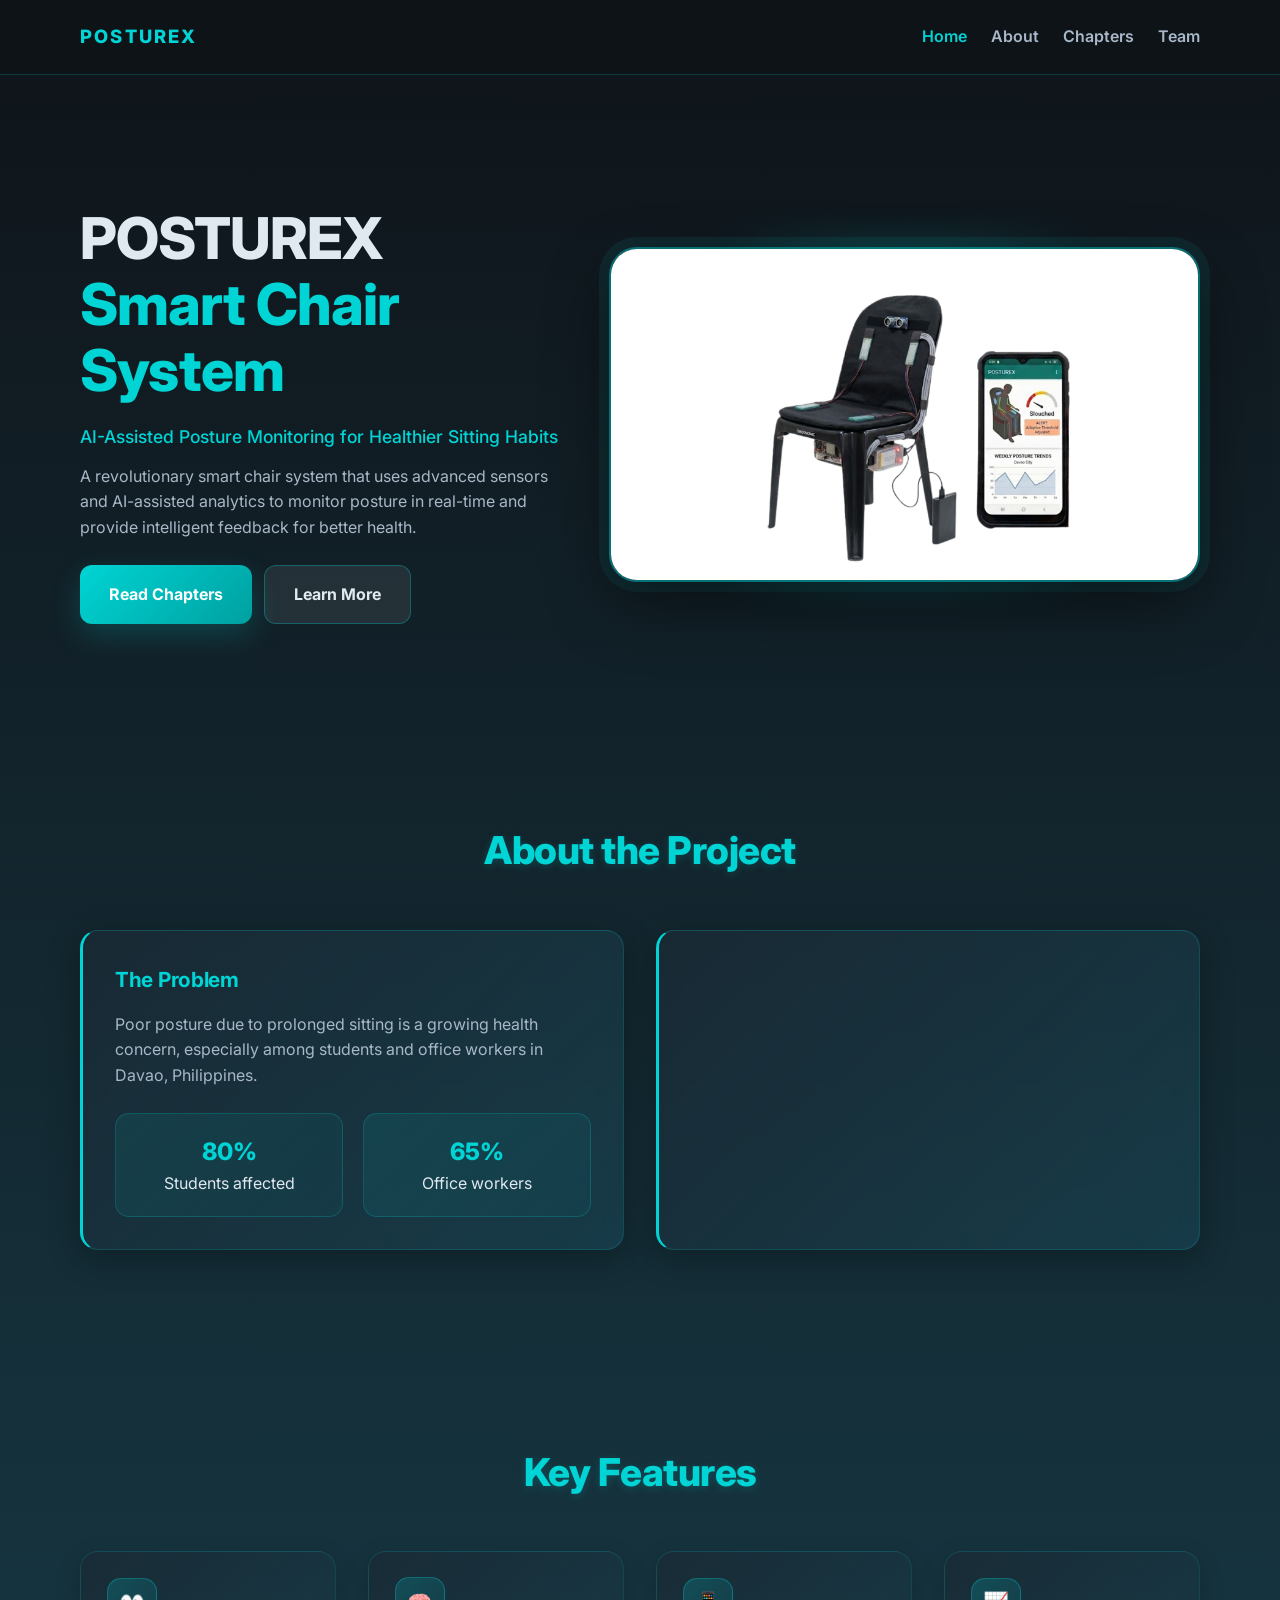
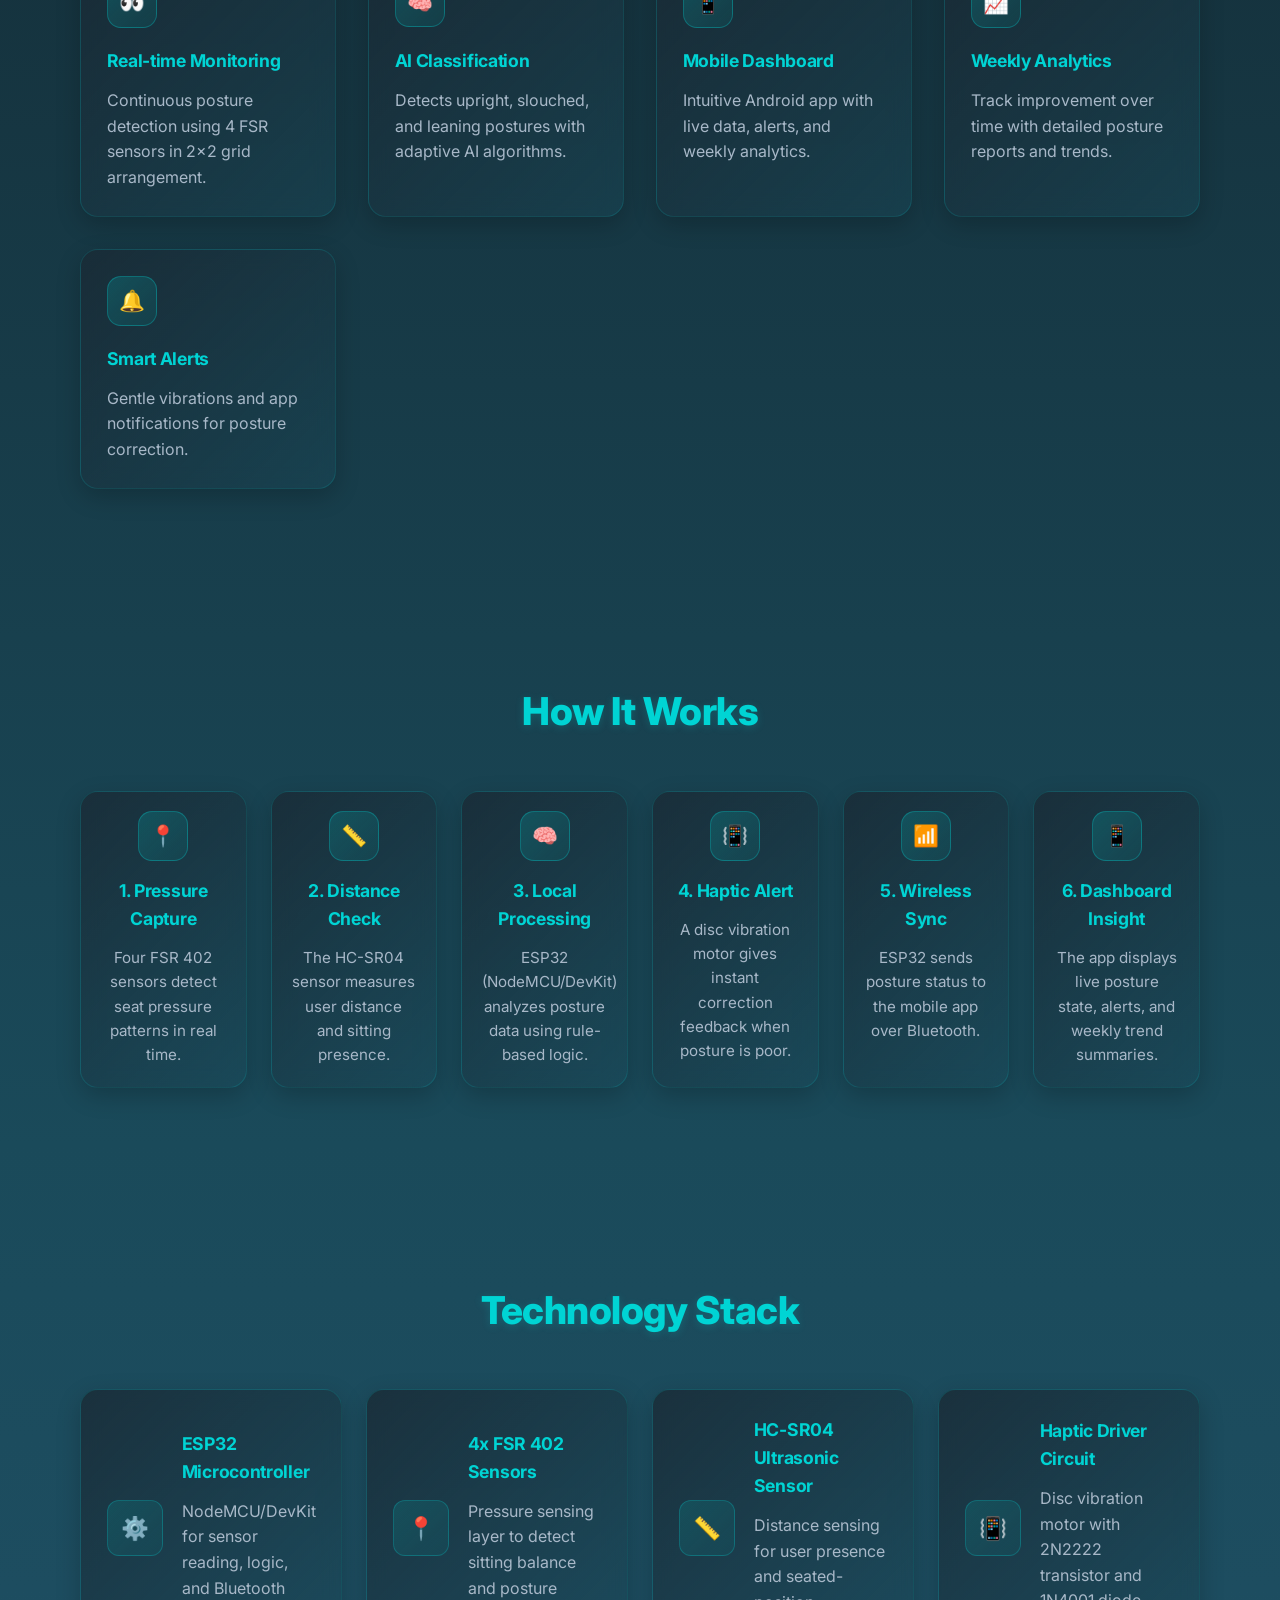
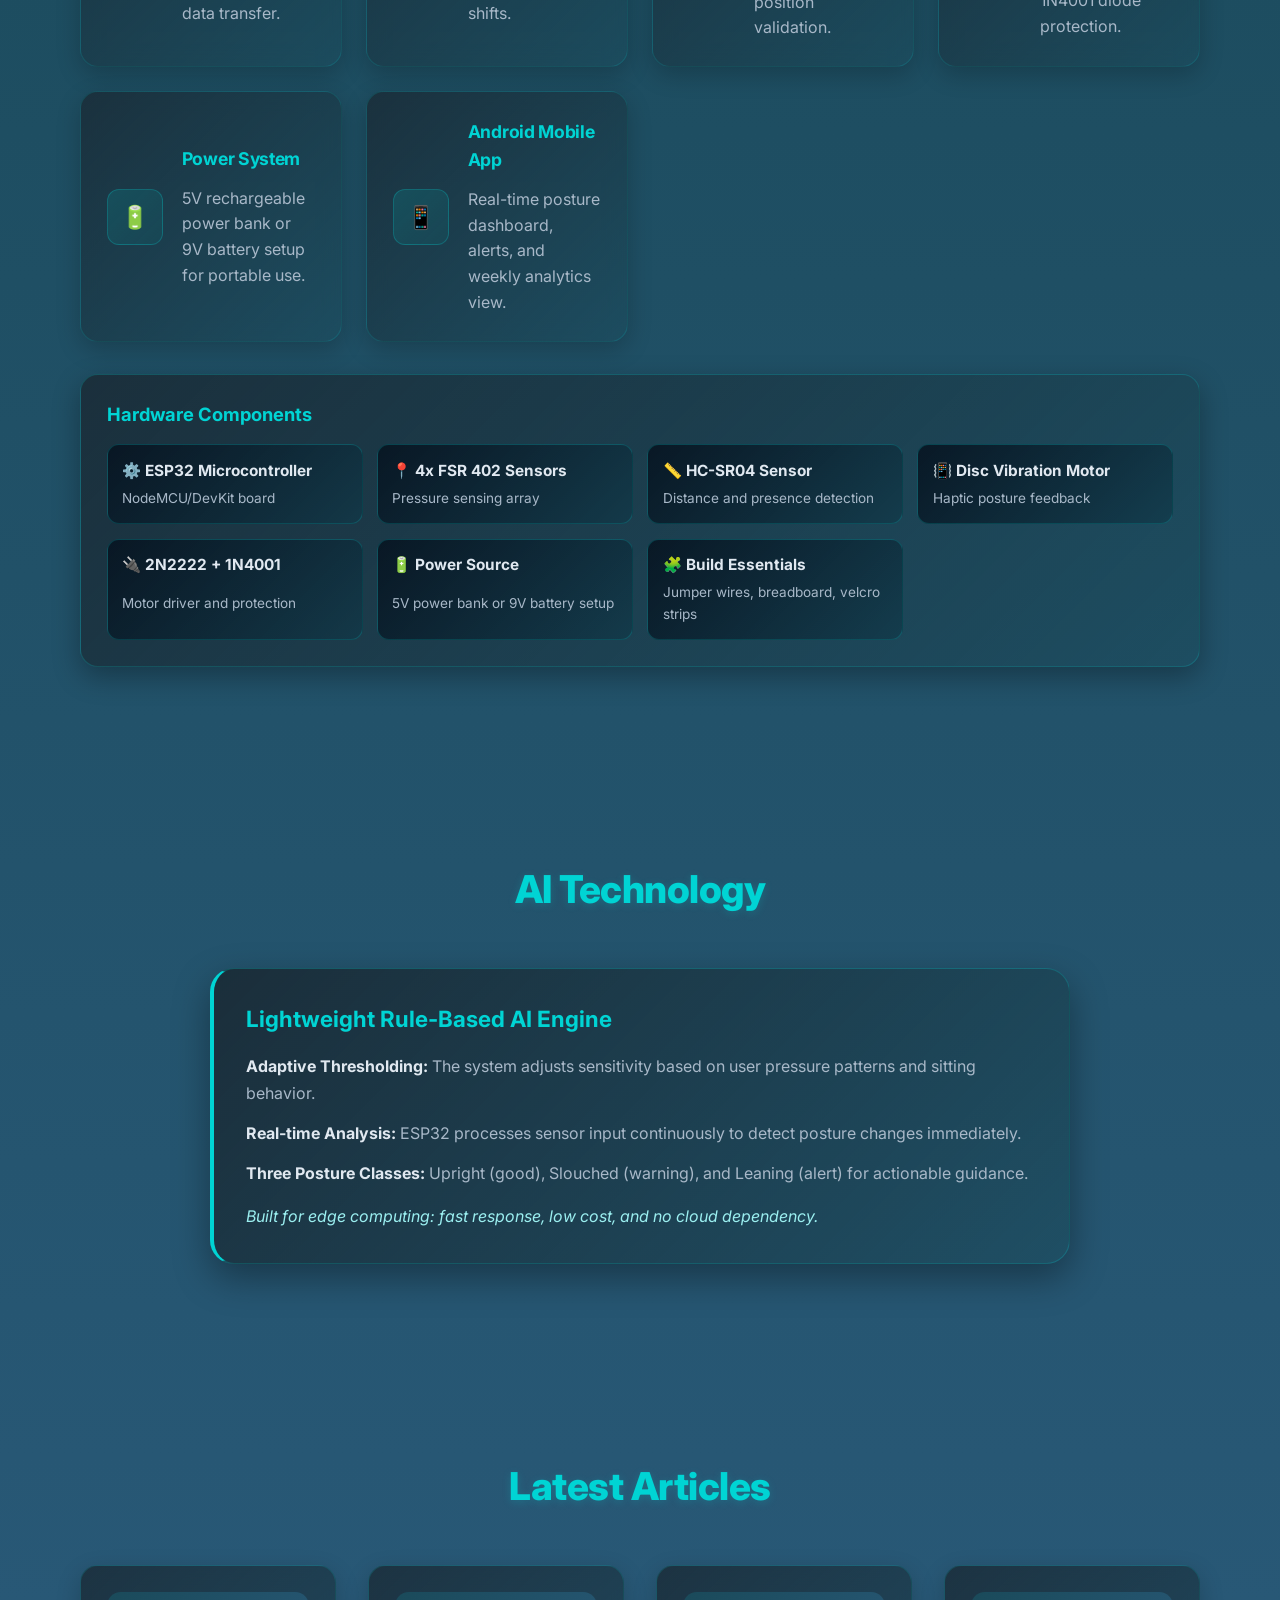
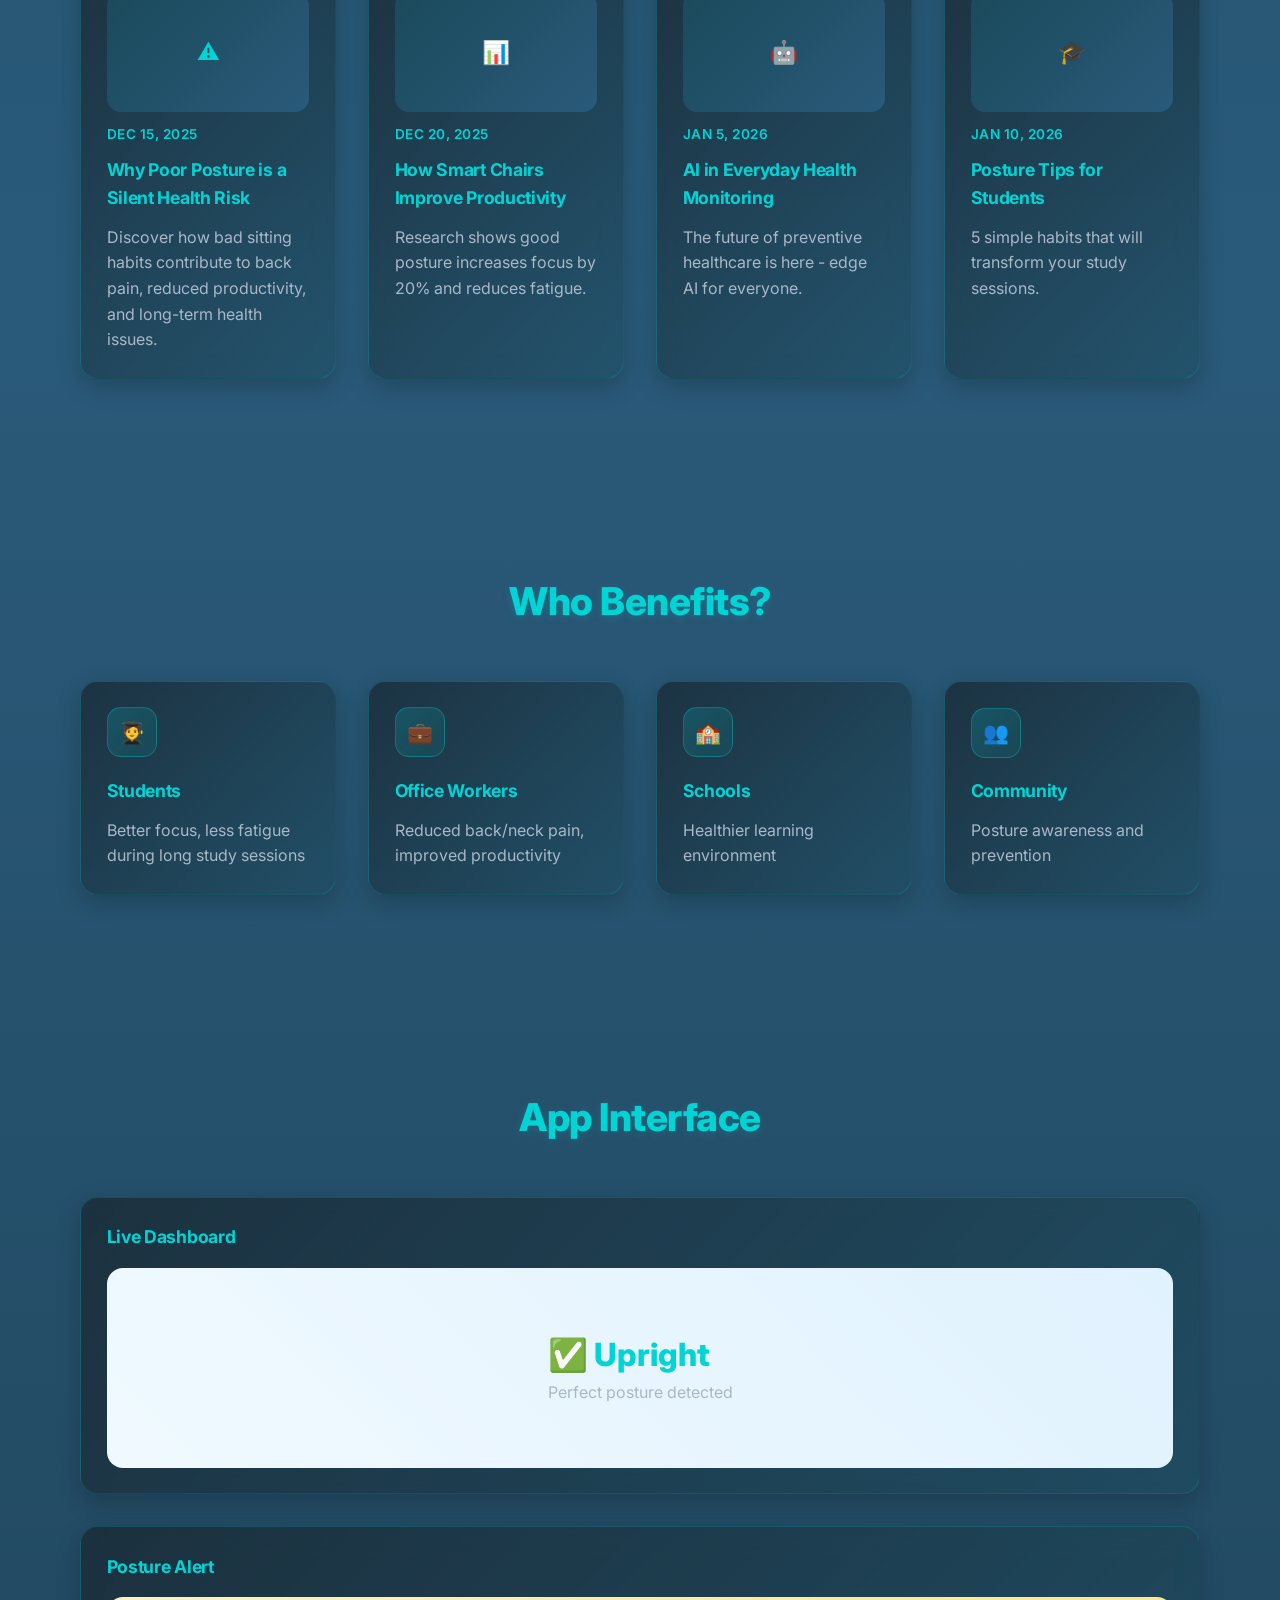
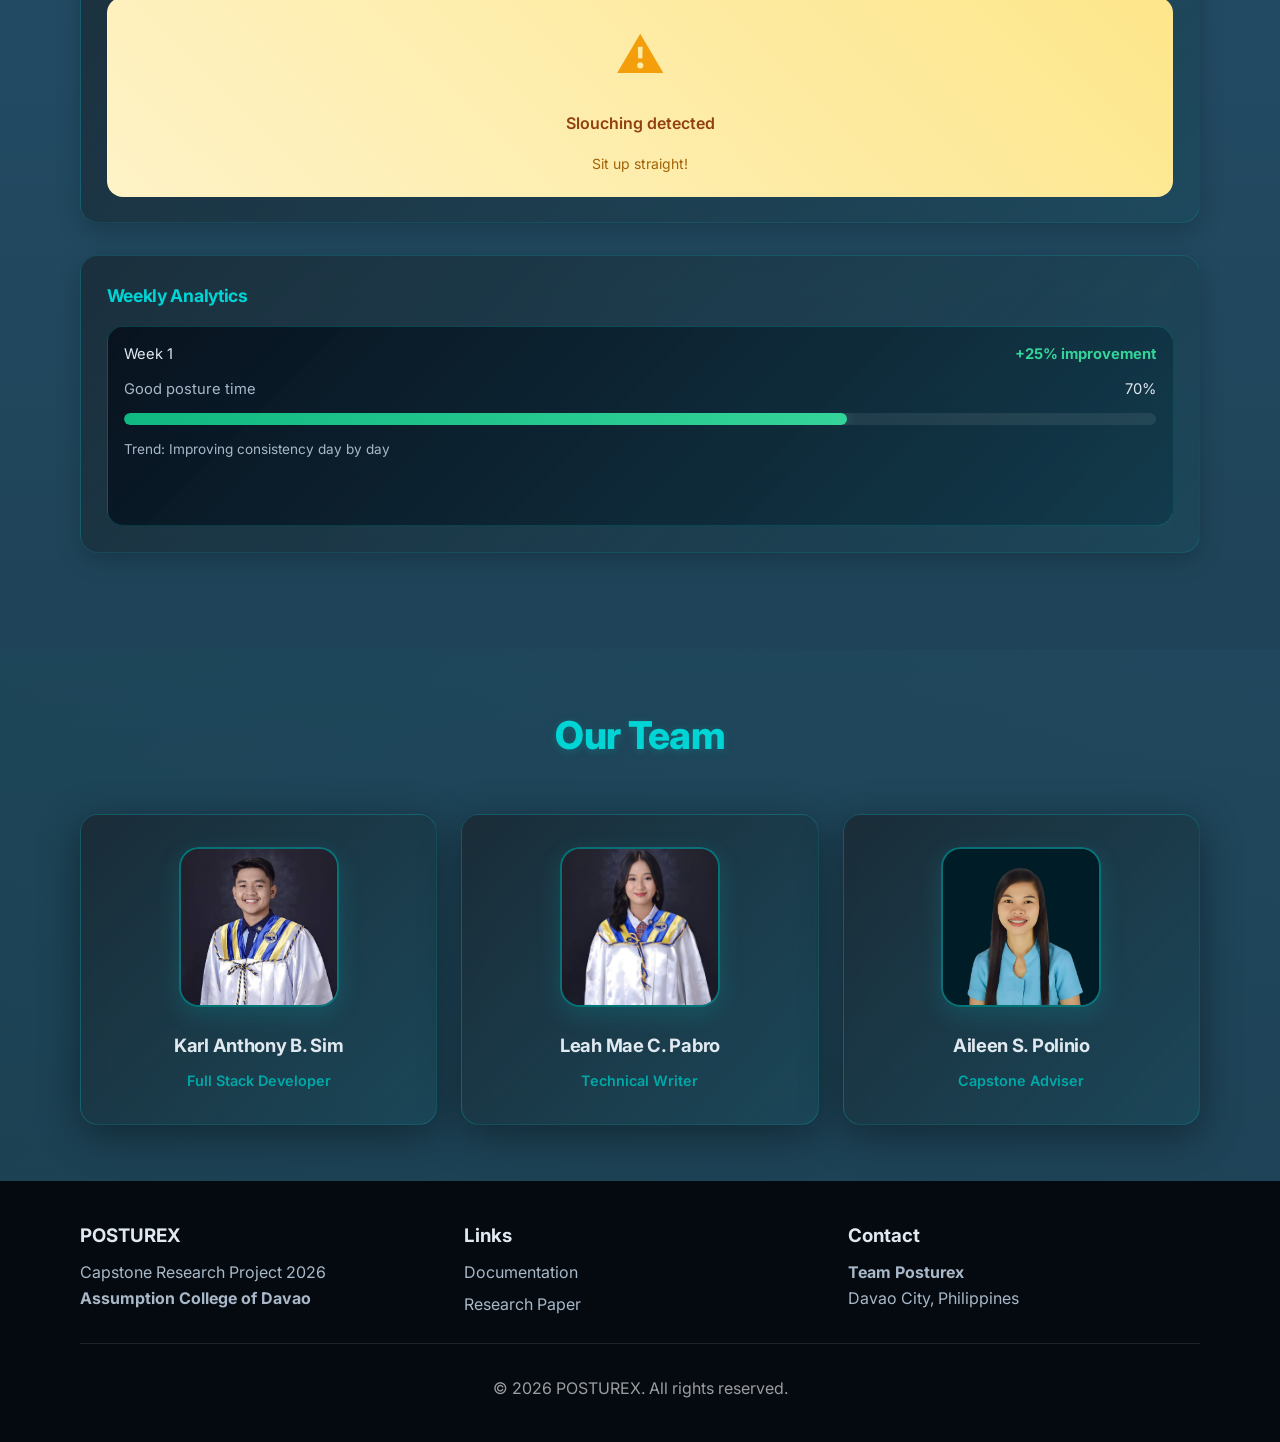
==== commit 9f809ab3: "Move chapters to dedicated page" ====
--- a/index.html
+++ b/index.html
@@ -16,9 +16,7 @@
             <ul class="nav-links">
                 <li><a href="#home">Home</a></li>
                 <li><a href="#about">About</a></li>
-                <li><a href="#chapter1">Chapter 1</a></li>
-                <li><a href="#chapter2">Chapter 2</a></li>
-                <li><a href="#chapter3">Chapter 3</a></li>
+                <li><a href="chapters.html">Chapters</a></li>
                 <li><a href="#team">Team</a></li>
             </ul>
             <div class="hamburger">
@@ -37,7 +35,7 @@
                 <p style="font-size: 1.1rem; font-weight: 500; color: var(--accent); margin-bottom: 0.8rem;">AI-Assisted Posture Monitoring for Healthier Sitting Habits</p>
                 <p>A revolutionary smart chair system that uses advanced sensors and AI-assisted analytics to monitor posture in real-time and provide intelligent feedback for better health.</p>
                 <div class="cta-buttons">
-                    <a href="#features" class="btn btn-primary">Explore Project</a>
+                    <a href="chapters.html" class="btn btn-primary">Read Chapters</a>
                     <a href="#features" class="btn btn-secondary">Learn More</a>
                 </div>
             </div>
@@ -67,277 +65,7 @@
                     </div>
                 </div>
                 <div>
-                    <h3>Our Solution</h3>
-                    <ul>
-                        <li><strong>Non-wearable</strong> - No devices on body</li>
-                        <li><strong>Privacy-friendly</strong> - Local processing</li>
-                        <li><strong>Affordable</strong> - Under ₱3,000</li>
-                    </ul>
-                </div>
-            </div>
-        </div>
-    </section>
-
-    <!-- Chapter 1 -->
-    <section id="chapter1" class="chapter">
-        <div class="container">
-            <h2 class="section-title">Chapter 1: Introduction</h2>
-            
-            <div class="chapter-content">
-                <h3>1.1 Background of the Study</h3>
-                <p>The continuous advancement of technology has significantly transformed the daily routines of individuals, particularly in educational and workplace environments. The widespread use of computers, smartphones, and digital platforms has resulted in prolonged sitting behavior among students and office workers. While these technologies improve productivity and efficiency, they also contribute to sedentary lifestyles, which are associated with various health-related issues, particularly those concerning posture.</p>
-                
-                <p>Posture refers to the alignment and positioning of the body while sitting, standing, or performing tasks. Maintaining proper posture is essential for preserving musculoskeletal health, as it ensures correct spinal alignment, reduces strain on muscles and ligaments, and prevents long-term complications. However, many individuals lack awareness of their posture habits, especially during extended periods of sitting. As a result, improper posture such as slouching, leaning forward, or uneven weight distribution becomes common.</p>
-                
-                <p>These poor posture habits may lead to musculoskeletal disorders including back pain, neck strain, shoulder discomfort, and fatigue. In academic settings such as Assumption College of Davao, students spend several hours seated in classrooms, libraries, and computer laboratories where ergonomic furniture is limited. The absence of posture monitoring mechanisms further contributes to the development of unhealthy sitting behaviors.</p>
-                
-                <p>Various posture monitoring systems have been introduced to address this issue. Wearable devices, such as posture-correcting sensors, provide continuous monitoring but may cause discomfort and require consistent usage. Vision-based systems utilize cameras and computer vision algorithms; however, they raise privacy concerns, particularly in shared environments. Additionally, systems that rely on complex artificial intelligence models require significant computational resources and are not always practical for everyday use.</p>
-                
-                <p>To address these limitations, this study proposes <strong>POSTUREX, an AI-assisted smart chair system</strong> that integrates sensor technology and mobile analytics to monitor posture in real time. The system uses force-sensitive resistor (FSR) sensors and an ultrasonic sensor connected to an ESP32 microcontroller to collect posture-related data. The collected data are processed using rule-based artificial intelligence with adaptive thresholding to classify posture into predefined categories.</p>
-                
-                <p>The system is designed to provide real-time feedback, generate posture analytics, and promote awareness of healthy sitting behavior. By combining affordability, accessibility, and privacy, POSTUREX aims to serve as an effective solution for improving posture habits among students and other users.</p>
-                
-                <h3>1.2 Statement of the Problem</h3>
-                <p>This study aims to address the issue of poor posture among individuals who spend prolonged periods sitting.</p>
-                
-                <p>Specifically, the study seeks to answer the following questions:</p>
-                <ol>
-                    <li>How can a smart chair system be developed to effectively monitor posture using embedded sensors?</li>
-                    <li>How can posture be accurately classified into upright, slouched, and leaning positions using sensor data?</li>
-                    <li>How can a mobile application be designed to display posture data and provide real-time feedback?</li>
-                    <li>How effective is the sysem in promoting healthy sitting behavior among users?</li>
-                    <li>How acceptable is the system in terms of usability, functionality, and performance based on user evaluation?</li>
-                </ol>
-                
-                <h3>1.3 Objectives of the Study</h3>
-                
-                <div class="objectives-panel">
-                    <h4>General Objective</h4>
-                    <p>The general objective of this study is to design and develop an AI-assisted smart chair system that monitors posture and promotes healthy sitting behavior.</p>
-                </div>
-                
-                <div class="objectives-panel">
-                    <h4>Specific Objectives</h4>
-                    <p>This study aims to:</p>
-                    <ol>
-                        <li>Develop a smart chair integrated with pressure sensors and an ultrasonic sensor</li>
-                        <li>Design and implement a mobile application for real-time posture monitoring</li>
-                        <li>Classify posture into upright, slouched, and leaning positions with at least 85% accuracy</li>
-                        <li>Provide real-time alerts and feedback for improper posture</li>
-                        <li>Generate posture analytics including daily summaries and weekly reports</li>
-                        <li>Evaluate the system's usability, functionality, and performance through user acceptance testing</li>
-                    </ol>
-                </div>
-                
-                <h3>1.4 Significance of the Study</h3>
-                <p>This study provides significant benefits to various stakeholders:</p>
-                <ul>
-                    <li><strong>Students</strong> – Enhances posture awareness and reduces discomfort during long study sessions</li>
-                    <li><strong>Office Workers</strong> – Promotes proper sitting posture and reduces work-related fatigue</li>
-                    <li><strong>Educational Institutions</strong> – Encourages ergonomic practices and healthier learning environments</li>
-                    <li><strong>Researchers and Developers</strong> – Provides a foundation for future innovations in sensor-based monitoring systems</li>
-                    <li><strong>Community</strong> – Contributes to improved health awareness and lifestyle practices</li>
-                </ul>
-                
-                <h3>1.5 Scope and Delimitation</h3>
-                <div class="scope-delimit">
-                    <h4>Scope</h4>
-                    <p>The study focuses on the design and development of a smart chair-based posture monitoring system that integrates hardware and software components. The system includes FSR sensors, an ultrasonic sensor, an ESP32 microcontroller, and an Android mobile application.</p>
-                    
-                    <h4>Delimitation</h4>
-                    <p>The system is limited to:</p>
-                    <ul>
-                        <li>Monitoring posture only while seated</li>
-                        <li>Android platform only</li>
-                        <li>Rule-based AI (no deep learning)</li>
-                        <li>Non-medical usage</li>
-                    </ul>
-                </div>
-                
-                <h3>1.6 Time and Place of the Study</h3>
-                <p>The study will be conducted from February 2026 to September 2026 at Assumption College of Davao.</p>
-                
-                <h3>1.7 Conceptual Framework (IPO Model)</h3>
-                <p>The system follows an Input-Process-Output (IPO) model as illustrated below:</p>
-                <div class="ipo-diagram">
-                    <div class="ipo-section input-section">
-                        <div class="ipo-header">INPUT</div>
-                        <ul>
-                            <li>📍 Pressure Data from FSR Sensors</li>
-                            <li>📏 Distance Data from Ultrasonic Sensor</li>
-                            <li>⏱️ User Session Data (Time, Duration)</li>
-                        </ul>
-                    </div>
-                    <div class="ipo-arrow">→</div>
-                    <div class="ipo-section process-section">
-                        <div class="ipo-header">PROCESS</div>
-                        <ul>
-                            <li>📊 Data Collection (Sensor Reading)</li>
-                            <li>⚙️ Data Processing (ESP32)</li>
-                            <li>🧠 AI-Assisted Rule-Based Analysis (Posture Classification)</li>
-                            <li>💾 Data Storage</li>
-                        </ul>
-                    </div>
-                    <div class="ipo-arrow">→</div>
-                    <div class="ipo-section output-section">
-                        <div class="ipo-header">OUTPUT</div>
-                        <ul>
-                            <li>📳 Real-Time Posture Alerts</li>
-                            <li>📱 Mobile Dashboard Display</li>
-                            <li>📊 Daily and Weekly Status Reports</li>
-                            <li>💡 Recommendations for Posture Improvement</li>
-                        </ul>
-                    </div>
-                </div>
-            </div>
-        </div>
-    </section>
-
-    <!-- Chapter 2 -->
-    <section id="chapter2" class="chapter">
-        <div class="container">
-            <h2 class="section-title">Chapter 2: Review of Related Literature, Studies and Systems</h2>
-            
-            <div class="chapter-content">
-                <p style="background: linear-gradient(135deg, rgba(0, 212, 212, 0.1), rgba(0, 168, 168, 0.05)); padding: 1.5rem; border-left: 4px solid var(--accent); border-radius: 8px; margin-bottom: 2rem; color: var(--text);">
-                    <strong>Objective:</strong> The objective of this chapter is to review the recent literature, studies, and existing systems related to posture monitoring as a body area network based on technology. The section will also review the literature focusing on posture monitoring technologies, sensor-based posture devices, and artificial intelligence applications for posture analysis. All studies reviewed have been published between 2020 and 2025 and represent recent advancements in technology.
-                </p>
-
-                <h3>2.1 Sensor-Based Sitting Posture Monitoring System</h3>
-                <p>A smart system that utilizes pressure sense arrays located in a seat to monitor the user's sitting postures has been produced by Osozola (2025). By capturing pressure distribution data as a result of the body weight applied to the chair, the system uses machine learning methods to analyze the data from the pressure sensors and classify various sitting postures. From the research conducted on the smart system, it was discovered that the smart system was capable of identifying multiple postures and providing feedback regarding the posture's improvement. It is believed by the researcher that pressure-based monitoring systems are effective because the system is capable of continual monitoring of sitting postures without the need for the user to wear additional monitoring devices.</p>
-                <div style="text-align: center; margin: 2rem 0;">
-                    <img src="Figure 2.1.png" alt="Figure 2.1: Sensor-based sitting posture monitoring system using pressure sensors" style="max-width: 100%; height: auto; border-radius: 12px; border: 1px solid rgba(0, 212, 212, 0.3); box-shadow: 0 8px 24px rgba(0, 0, 0, 0.2);">
-                    <p style="margin-top: 1rem; font-style: italic; color: var(--text-secondary);">
-                        <strong>Figure 2.1:</strong> Sensor-based sitting posture monitoring system using pressure sensors
-                    </p>
-                </div>
-
-                <h3>2.2 Deep Learning-Based Sitting Posture Recognition</h3>
-                <p>Wang et al (2023) developed a deep-learning-based regularization method for detecting whether a person is sitting upright or not, based on the pressure distribution recorded by a pressure sensing mat placed under their chair. By utilizing convolutional neural networks to analyze the pressure data, a high level of classification accuracy was achieved, allowing for accurate classification of poor postures (i.e., slouched or leaned). The results of the study provide evidence that integrating pressure sensors with deep learning methods will enhance the accuracy and effectiveness of posture monitoring systems.</p>
-                <div style="text-align: center; margin: 2rem 0;">
-                    <img src="Figure 2.2.png" alt="Figure 2.2: Deep learning posture recognition system using pressure sensing mat" style="max-width: 100%; height: auto; border-radius: 12px; border: 1px solid rgba(0, 212, 212, 0.3); box-shadow: 0 8px 24px rgba(0, 0, 0, 0.2);">
-                    <p style="margin-top: 1rem; font-style: italic; color: var(--text-secondary);">
-                        <strong>Figure 2.2:</strong> Deep learning posture recognition system using pressure sensing mat
-                    </p>
-                </div>
-
-                <h3>2.3 IoT-Based Smart Chair for Posture Monitoring</h3>
-                <p>Abilis and Sevila (2023) developed an Internet of Things (IoT)-based smart chair system that uses a microcontroller that precisely monitors the posture data collected from embedded sensors in the chair that sends the information to a monitoring application to check and analyze the user posture behavior. The system warns the user when it detects a wrong posture and urges them to correct it. <strong>Conclusion:</strong> An IoT-based posture monitoring system approach can help people to become more ergonomic and healthier and after a greater extent of posture-related discomfort.</p>
-                <div style="text-align: center; margin: 2rem 0;">
-                    <img src="Figure 2.3.png" alt="Figure 2.3: IoT-based smart chair posture monitoring system architecture" style="max-width: 100%; height: auto; border-radius: 12px; border: 1px solid rgba(0, 212, 212, 0.3); box-shadow: 0 8px 24px rgba(0, 0, 0, 0.2);">
-                    <p style="margin-top: 1rem; font-style: italic; color: var(--text-secondary);">
-                        <strong>Figure 2.3:</strong> IoT-based smart chair posture monitoring system architecture
-                    </p>
-                </div>
-
-                <h3>2.4 Portable Sitting Posture Monitoring System</h3>
-                <p>Rao et al (2022) introduced a portable posture monitoring system that classifies various sitting postures through machine learning algorithms. The system employs embedded sensors to capture body orientation and any motion of the posture while the individual is seated. The authors claimed that the system achieved 94.3% accuracy in the classification of sitting postural postures. These results demonstrate the potential of portable systems to deliver real-time feedback on postures effectively.</p>
-
-                <h3>2.5 Vision-Based Posture Monitoring System</h3>
-                <p>A vision-based posture monitoring system was developed that relies on computer vision and machine learning techniques to analyze sitting posture through image processing and pose estimation algorithms. In this method, cameras are used to support the posture of the user, and the system analyzes body joint coordinates to determine if the posture is correct or deviated from positive alignment. Vision-based posture monitoring systems can achieve high accuracy in detecting deviations of postures by analyzing skeletal key points and alignment of bodies. However, it is maintained that such systems need modification of cameras under controlled environmental conditions, which may bring up privacy issues hence limiting its usage in classrooms or offices.</p>
-
-                <h3>2.6 Wearable Posture Monitoring System</h3>
-                <p>Non-wearable body posture monitoring systems utilize inertial-attached sensors like IMU, accelerometers, and gyroscopes to track body orientation and spinal alignment in wearable posture monitoring. These wearable sensors are originally placed in the user to monitor the spinal angle and detecting deviations in postures. These wearable systems continuously monitor posture behavior in real-time by measuring changes in movement and positioning of the body through inertial sensing technologies. When it detects poor posture, the system can provide feedback or alerts to motivate a user to change their posture. Studies indicate that accurate tracking of postures is achievable with wearable devices which also assist users in correcting their habits over time (Yang et al, 2024). Yet such devices might turn uncomfortable, expensive, and only on the compliance of users since they work only if a user keeps wearing the device.</p>
-
-                <h3>2.7 Non-Wearable Posture Monitoring System</h3>
-                <p>EggGuard was introduced by Mahendran et al (2025) as a non-wearable posture monitoring system. It is designed to detect sitting postures using force-sensing resistors placed inside the seat cushion as part of the sensor data collected by machine learning algorithms to classify conditions of the posture and deviations from normal postures. Feedback is also provided in the system to motivate users in changing their bad habits including postures. The findings of this study indicated that such non-wearable systems can be considered practical because they help collect reliable information and usage of posture.</p>
-                <div style="text-align: center; margin: 2rem 0;">
-                    <img src="Figure 2.6.png" alt="Figure 2.6: Non-wearable posture monitoring system using force sensors" style="max-width: 100%; height: auto; border-radius: 12px; border: 1px solid rgba(0, 212, 212, 0.3); box-shadow: 0 8px 24px rgba(0, 0, 0, 0.2);">
-                    <p style="margin-top: 1rem; font-style: italic; color: var(--text-secondary);">
-                        <strong>Figure 2.6:</strong> Non-wearable posture monitoring system using force sensors
-                    </p>
-                </div>
-
-                <h3>2.8 Sitting Posture Recognition System Review</h3>
-                <p>Nabaorl et al (2024) carried out an in-depth review of the technologies employed in contemporary posture monitoring systems for posture recognition. The study examined wearable sensors, pressure sensors, and computer vision technologies used in posture detection. The authors concluded that embedded monitoring systems represent one of the most practical approaches to posture monitoring, as they enable accurate detection of postures while ensuring comfort for the user.</p>
-
-                <h3>2.9 Intelligent Pressure Sensor Posture Monitoring System</h3>
-                <p>Ang et al (2023) introduced a smart posture monitoring system based on pressure sensing mats interfaced with a microcontroller to identify posture conditions. The system analyzes pressure distributions which is the basis to identify the posture type. The study results confirmed that the pressure sensing technologies could reliably detect changes in postures and posture-based smart systems provide practical solutions for real-time posture monitoring.</p>
-
-                <h3>2.10 Real-Time Posture Monitoring System</h3>
-                <p>A systematic review conducted in 2024 examined several real-time posture monitoring systems based on various posture detection approaches and proposed monitoring methods. Based on multiple detection approaches including smart chairs, wearable devices, and computer vision systems combined with intelligent algorithms provide the most practical solutions for real-time posture monitoring. From the reviewed studies, posture monitoring commonly uses pressure sensors, wearable devices, and computer vision techniques to detect postures. However, some current systems present specific issues such as accuracy limitations, wearable devices that may cause discomfort, or cameras that raise privacy concerns. Therefore, the proposed POSTUREX system aims to develop a practical, affordable, and privacy-friendly system with distance sensors integrated with a mobile application to provide real-time feedback on postures.</p>
-            </div>
-        </div>
-    </section>
-
-    <!-- Chapter 3 -->
-    <section id="chapter3" class="chapter">
-        <div class="container">
-            <h2 class="section-title">Chapter 3: Methodology</h2>
-
-            <div class="chapter-content">
-                <h3>3.1 Software Development Framework</h3>
-                <p>This study utilized the Agile-Scrum methodology under the Software Development Life Cycle (SDLC) in the development of the POSTUREX system. Agile-Scrum is an iterative and incremental approach that enables continuous system development, testing, and refinement through short development cycles known as sprints.</p>
-
-                <p>Unlike traditional development models such as the Waterfall Model, which follows a linear sequence of phases, Agile-Scrum allows flexibility and adaptability throughout the development process. This approach is suitable for the POSTUREX system since it involves both hardware integration, including sensors and microcontroller components, and software development, such as the mobile application and analytics features. These components require continuous adjustments and improvements to achieve optimal performance and usability.</p>
-
-                <p>The Agile-Scrum methodology allows the researchers to develop the system in incremental stages, identify and resolve issues early, incorporate user feedback, and ensure that the final system meets the intended functionality and performance requirements.</p>
-
-                <h3>3.1.1 Software Process Model</h3>
-                <p>The Scrum Agile process model was implemented to structure the system development. The model follows an iterative cycle consisting of product backlog creation, sprint planning, sprint execution, sprint review, and sprint retrospective.</p>
-
-                <p>Each sprint produces a working version of the system that is tested and evaluated. Feedback from each sprint is used to improve subsequent iterations, ensuring continuous enhancement of system performance and functionality.</p>
-                <figure class="chapter-figure">
-                    <img src="Figure 3.1.png" alt="Figure 3.1: Scrum Agile process model for POSTUREX">
-                    <figcaption><strong>Figure 3.1:</strong> Illustrates the Agile-Scrum process model used in the development of the POSTUREX system. The process consists of six phases: requirements, design, development, testing, deployment, and review. These phases are continuously repeated in cycles to improve the system and ensure that all functionalities are properly implemented and refined.</figcaption>
-                </figure>
-
-                <h3>3.1.2 Scrum Roles</h3>
-                <p>The Agile-Scrum framework defines key roles that contribute to the success of the project:</p>
-                <ul>
-                    <li><strong>Product Owner</strong> – Responsible for defining system requirements and prioritizing features based on user needs.</li>
-                    <li><strong>Scrum Master</strong> – Ensures that the Agile process is followed and resolves any issues encountered during development.</li>
-                    <li><strong>Development Team</strong> – Responsible for designing, building, and testing the system, including hardware integration and software development.</li>
-                </ul>
-
-                <h3>3.1.3 Product Backlog</h3>
-                <p>The Product Backlog is a prioritized list of system features and functionalities required for the POSTUREX system. These features serve as the foundation for development and are organized based on importance and implementation priority.</p>
-
-                <p>The Product Backlog includes system setup, sensor integration, mobile application development, posture classification, alert system, and report generation.</p>
-                <figure class="chapter-figure">
-                    <img src="Figure 3.2.png" alt="Figure 3.2: Product backlog for the POSTUREX system">
-                    <figcaption><strong>Figure 3.2:</strong> Presents the product backlog of the POSTUREX system, which includes all prioritized features necessary for system development. Tasks are organized based on priority to guide sprint planning and ensure that essential features are developed first.</figcaption>
-                </figure>
-
-                <h3>3.3.2 Economic Feasibility</h3>
-                <p>The system is cost-effective as it uses affordable hardware components and open-source software.</p>
-
-                <h3>3.3.3 Operational Feasibility</h3>
-                <p>The system is easy to use and suitable for students and office workers.</p>
-
-                <h3>3.3.4 Schedule Feasibility</h3>
-                <p>The system can be completed within the given timeframe using Agile methodology.</p>
-
-                <h3>3.4 System Architecture</h3>
-                <p>The POSTUREX system consists of three main components: sensors, ESP32 microcontroller, and mobile application. These components work together to collect, process, and display posture data.</p>
-                <figure class="chapter-figure">
-                    <img src="Figure 3.3.png" alt="Figure 3.3: System architecture of POSTUREX">
-                    <figcaption><strong>Figure 3.3:</strong> Shows the system architecture of POSTUREX. Sensor data is collected and processed by the ESP32 microcontroller and transmitted via Bluetooth to the mobile application, where it is analyzed and displayed to the user.</figcaption>
-                </figure>
-
-                <h3>3.5 System Process Flow</h3>
-                <p>The system process describes the sequence of operations from data collection to output generation.</p>
-                <figure class="chapter-figure chapter-figure--compact">
-                    <img src="Figure 3.4.png" alt="Figure 3.4: System process flow of POSTUREX">
-                    <figcaption><strong>Figure 3.4:</strong> Illustrates the step-by-step operation of the POSTUREX system. The process begins with detecting posture using sensors, followed by data processing, storage, transfer, and analysis, until the results are displayed to the user.</figcaption>
-                </figure>
-
-                <h3>3.6 AI-Assisted Approach</h3>
-                <p>The POSTUREX system uses a rule-based artificial intelligence approach with adaptive thresholding to classify posture.</p>
-                <figure class="chapter-figure">
-                    <img src="Figure 3.5.png" alt="Figure 3.5: AI-assisted posture classification approach">
-                    <figcaption><strong>Figure 3.5:</strong> Presents the AI-assisted posture classification model. The system collects sensor data, applies rule-based processing to extract features, classifies posture into predefined categories, and generates feedback and recommendations that are displayed through the mobile application.</figcaption>
-                </figure>
-
-                <h3>3.7 Testing Procedure</h3>
-                <p>User Acceptance Testing (UAT) was conducted to evaluate the system using a Likert scale.</p>
-
-                <h3>3.8 Data Analysis</h3>
-                <p>The collected data were analyzed using mean scores and graphical representations.</p>
-
-                <h3>3.9 Ethical Considerations</h3>
-                <p>The study ensures privacy, voluntary participation, and confidentiality of user data.</p>
-            </div>
+
         </div>
     </section>
 
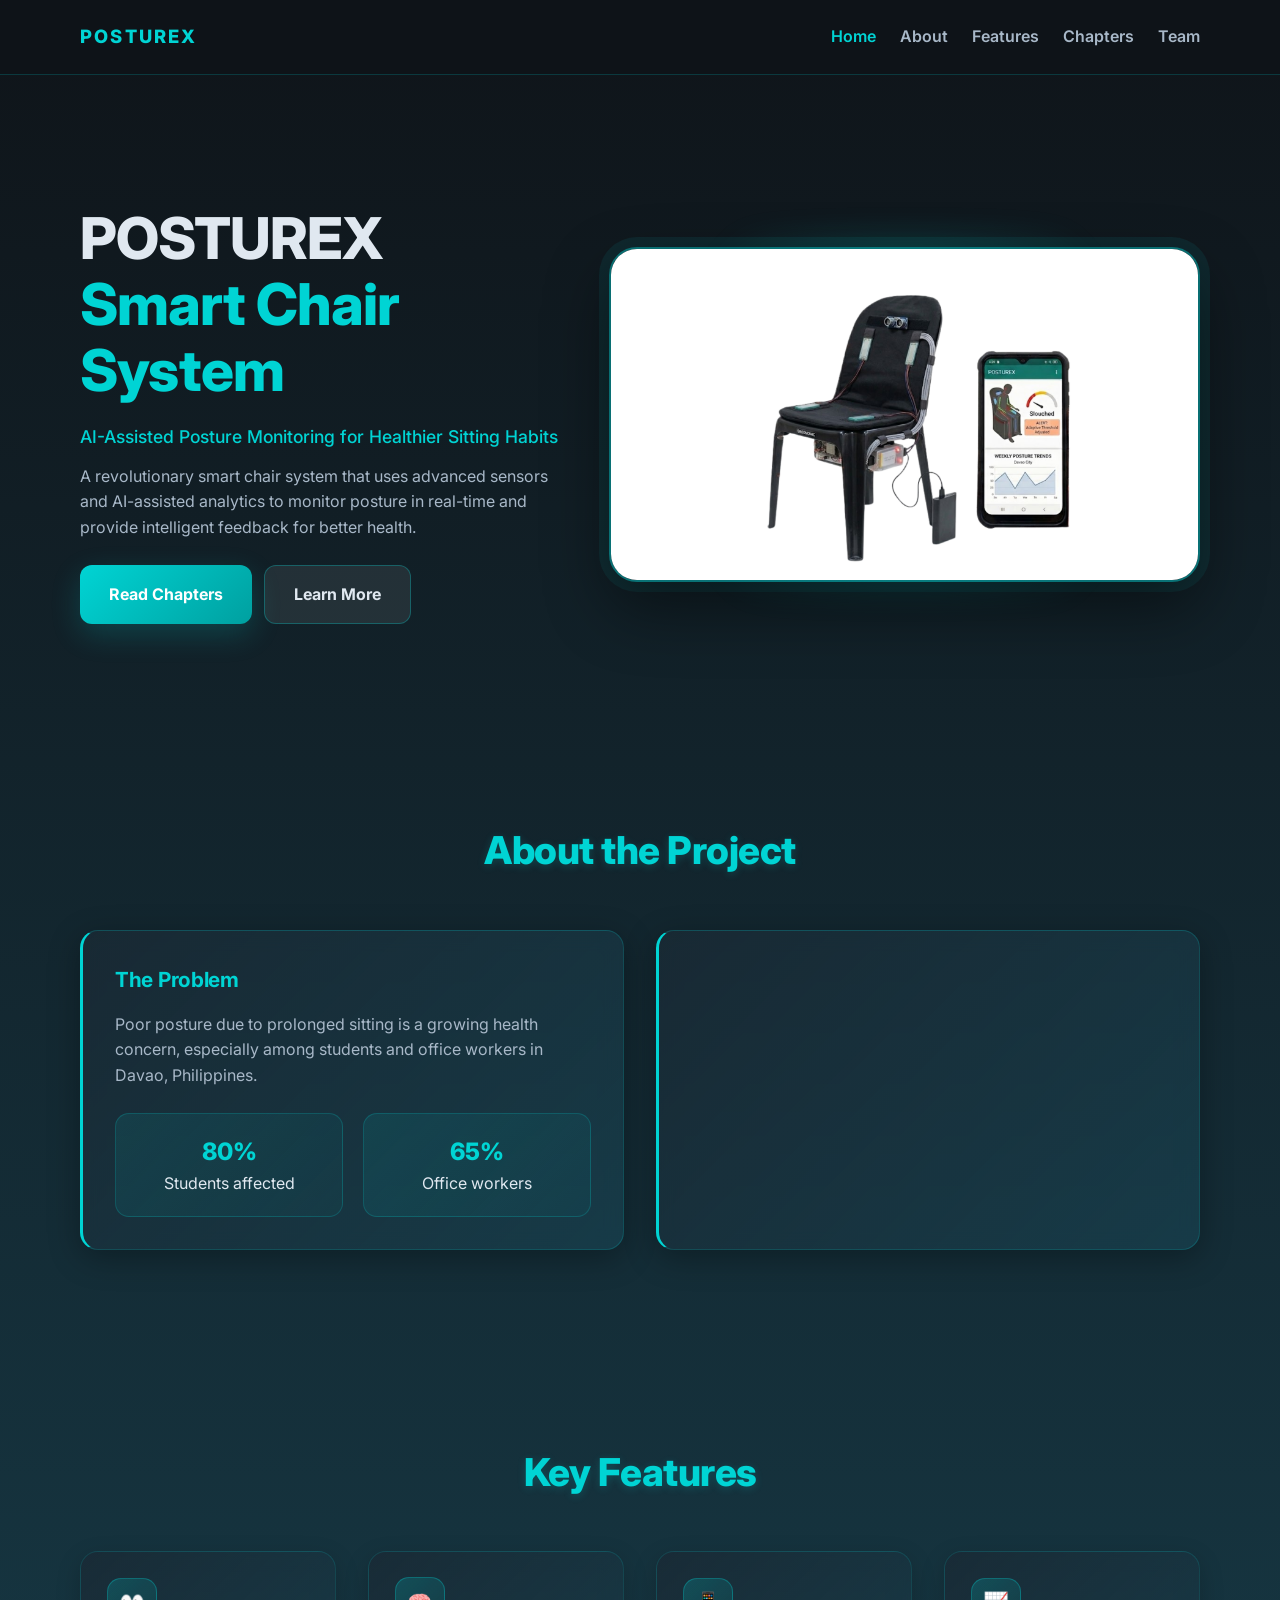
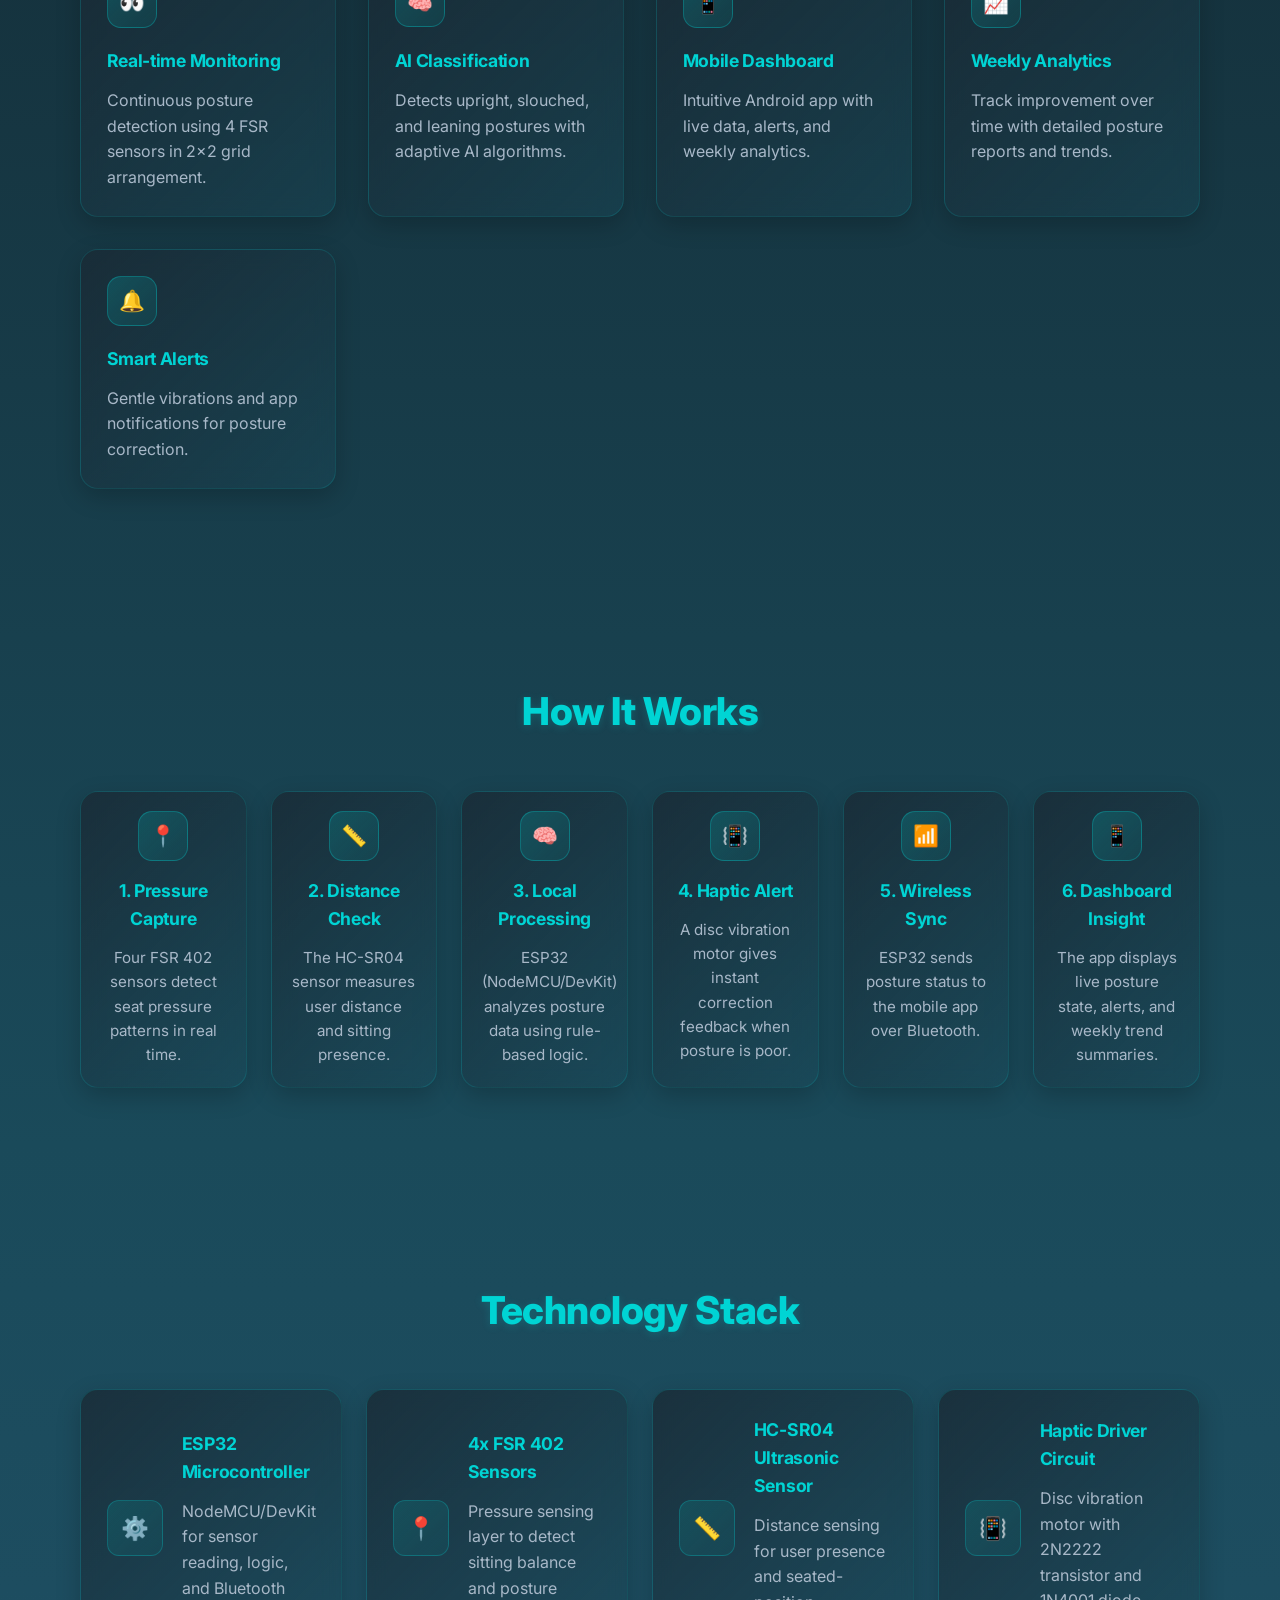
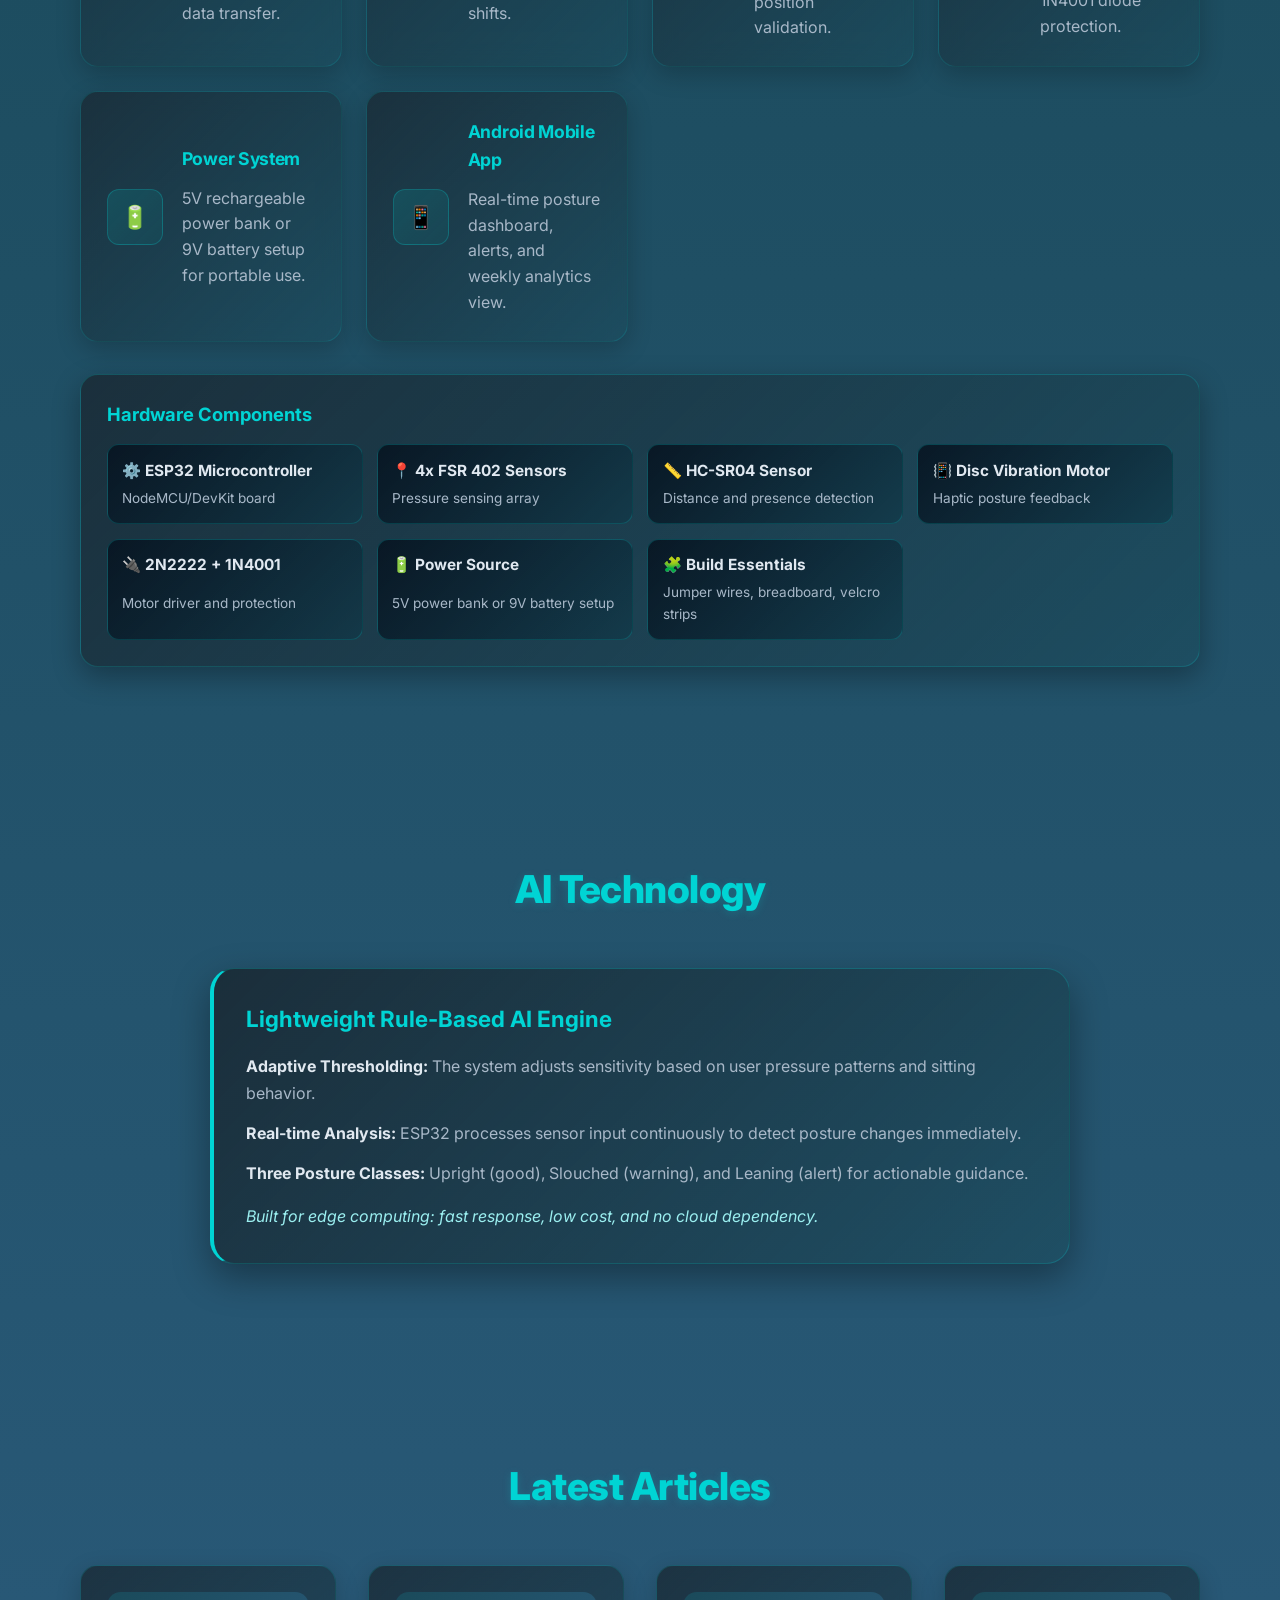
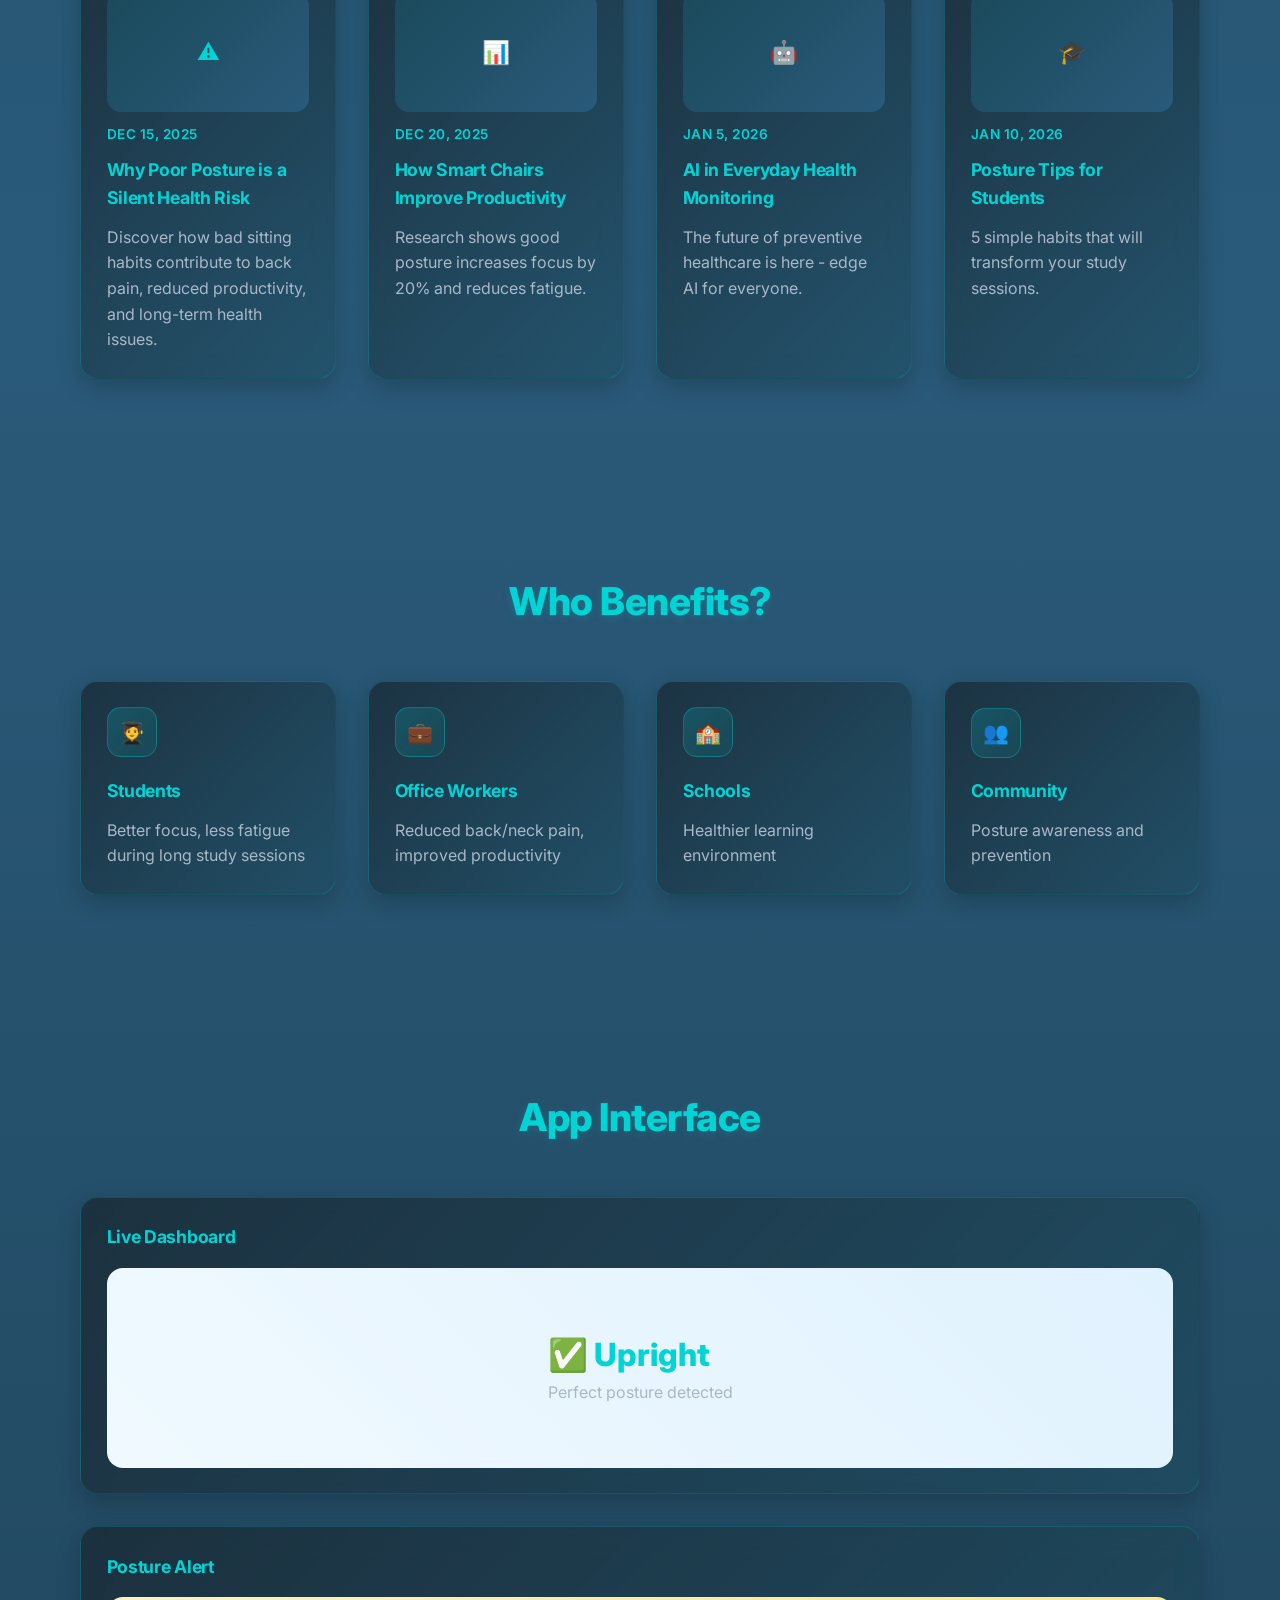
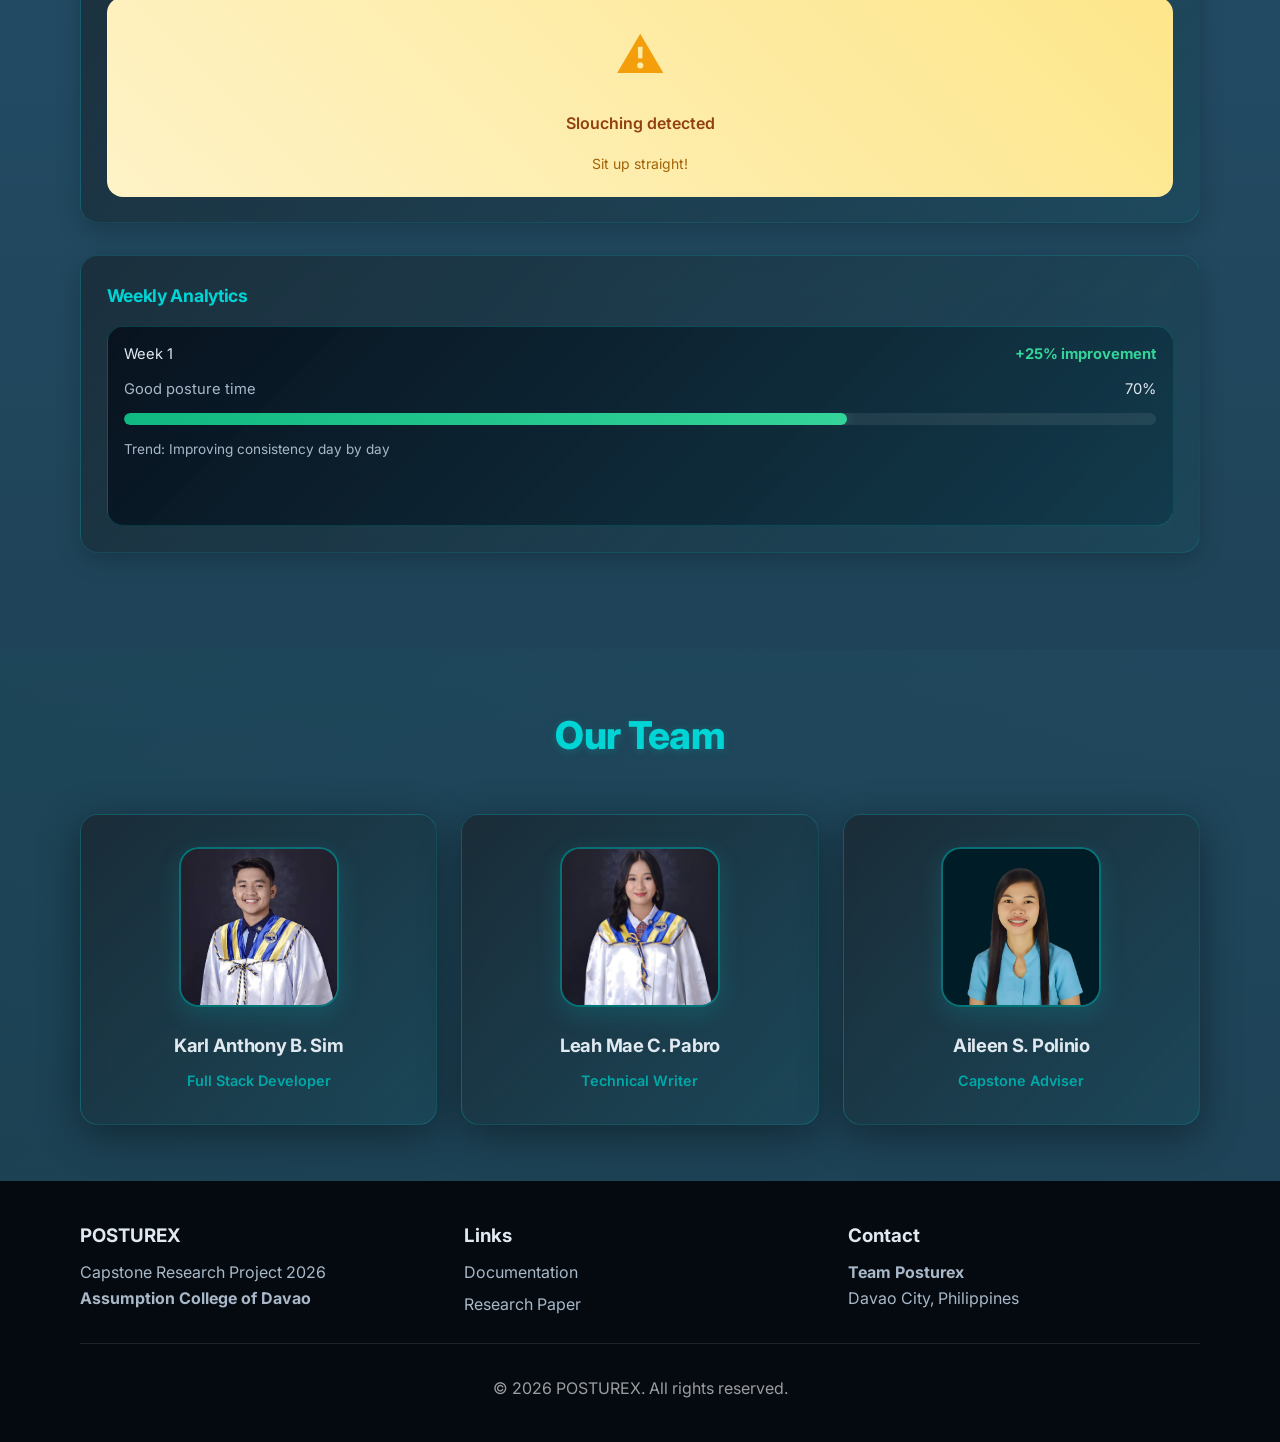
==== commit db2b57a9: "Add Features link to main nav" ====
--- a/index.html
+++ b/index.html
@@ -16,6 +16,7 @@
             <ul class="nav-links">
                 <li><a href="#home">Home</a></li>
                 <li><a href="#about">About</a></li>
+                <li><a href="#features">Features</a></li>
                 <li><a href="chapters.html">Chapters</a></li>
                 <li><a href="#team">Team</a></li>
             </ul>
